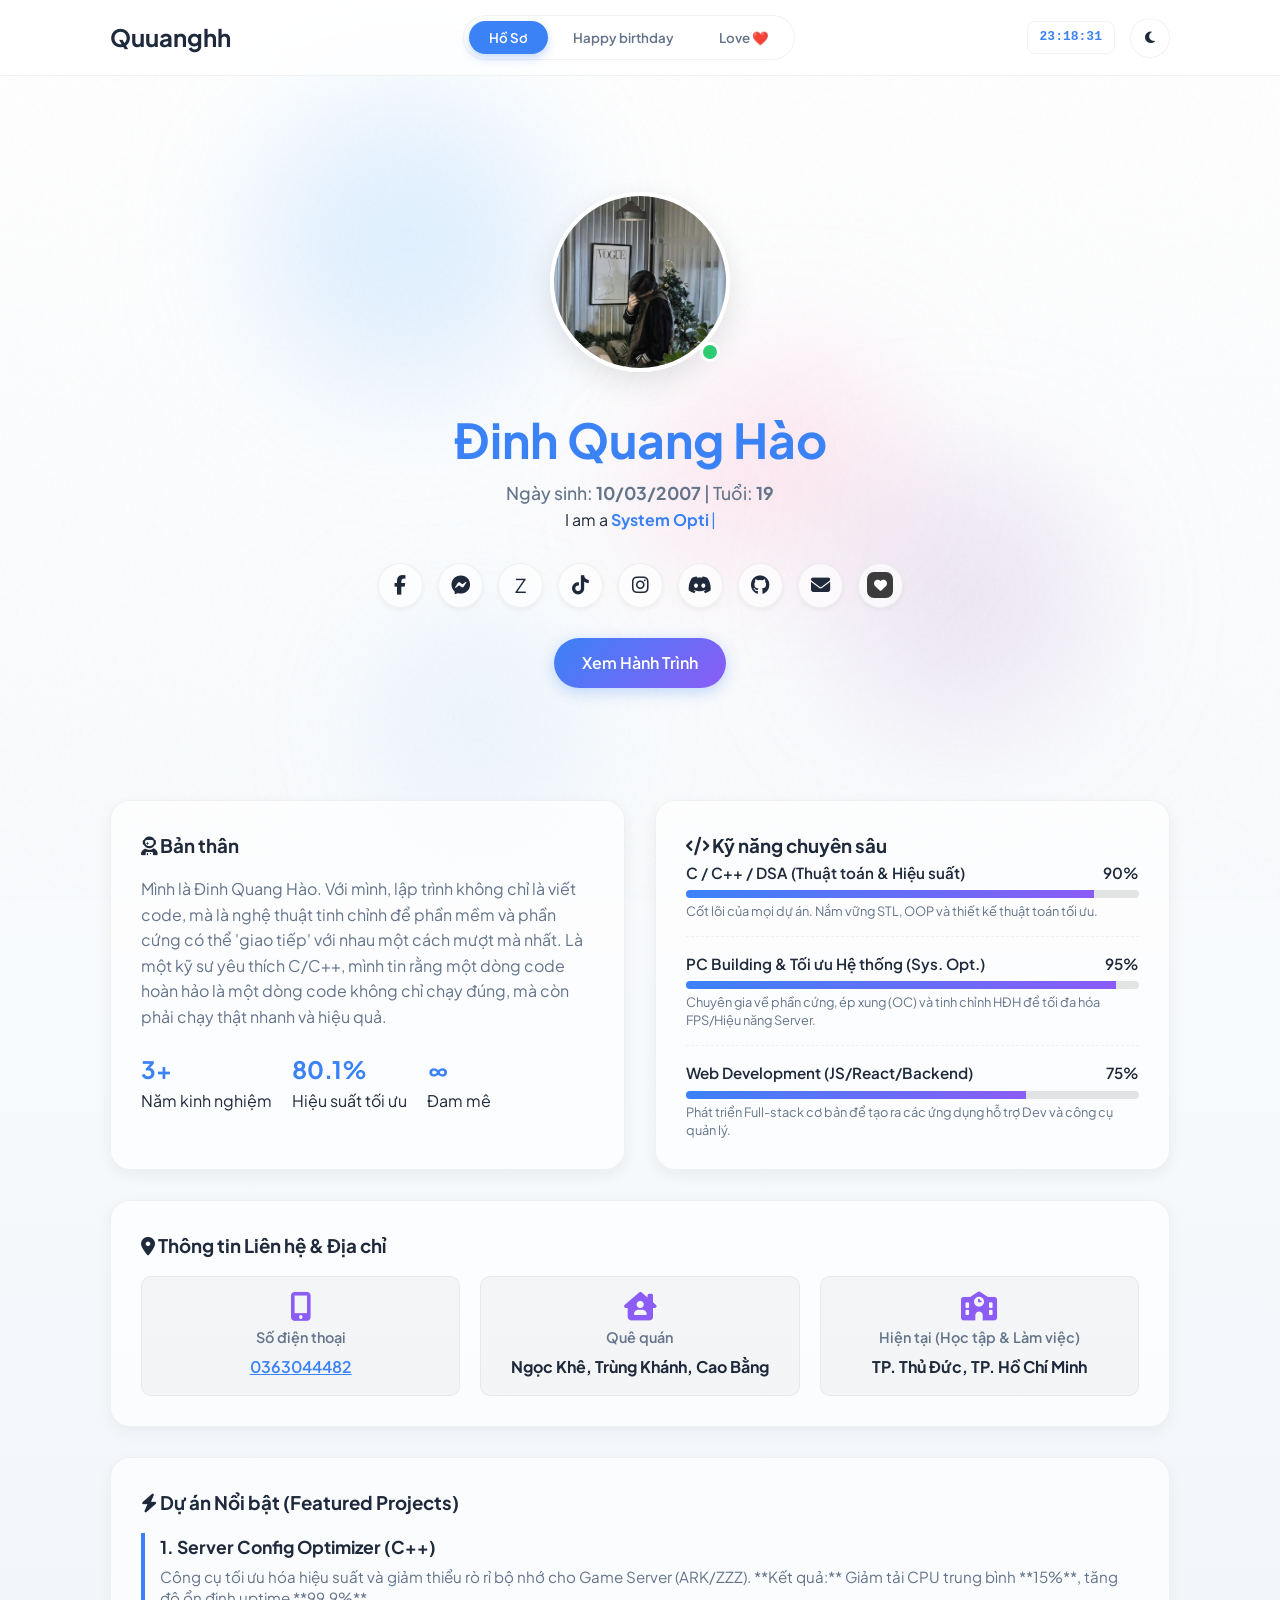
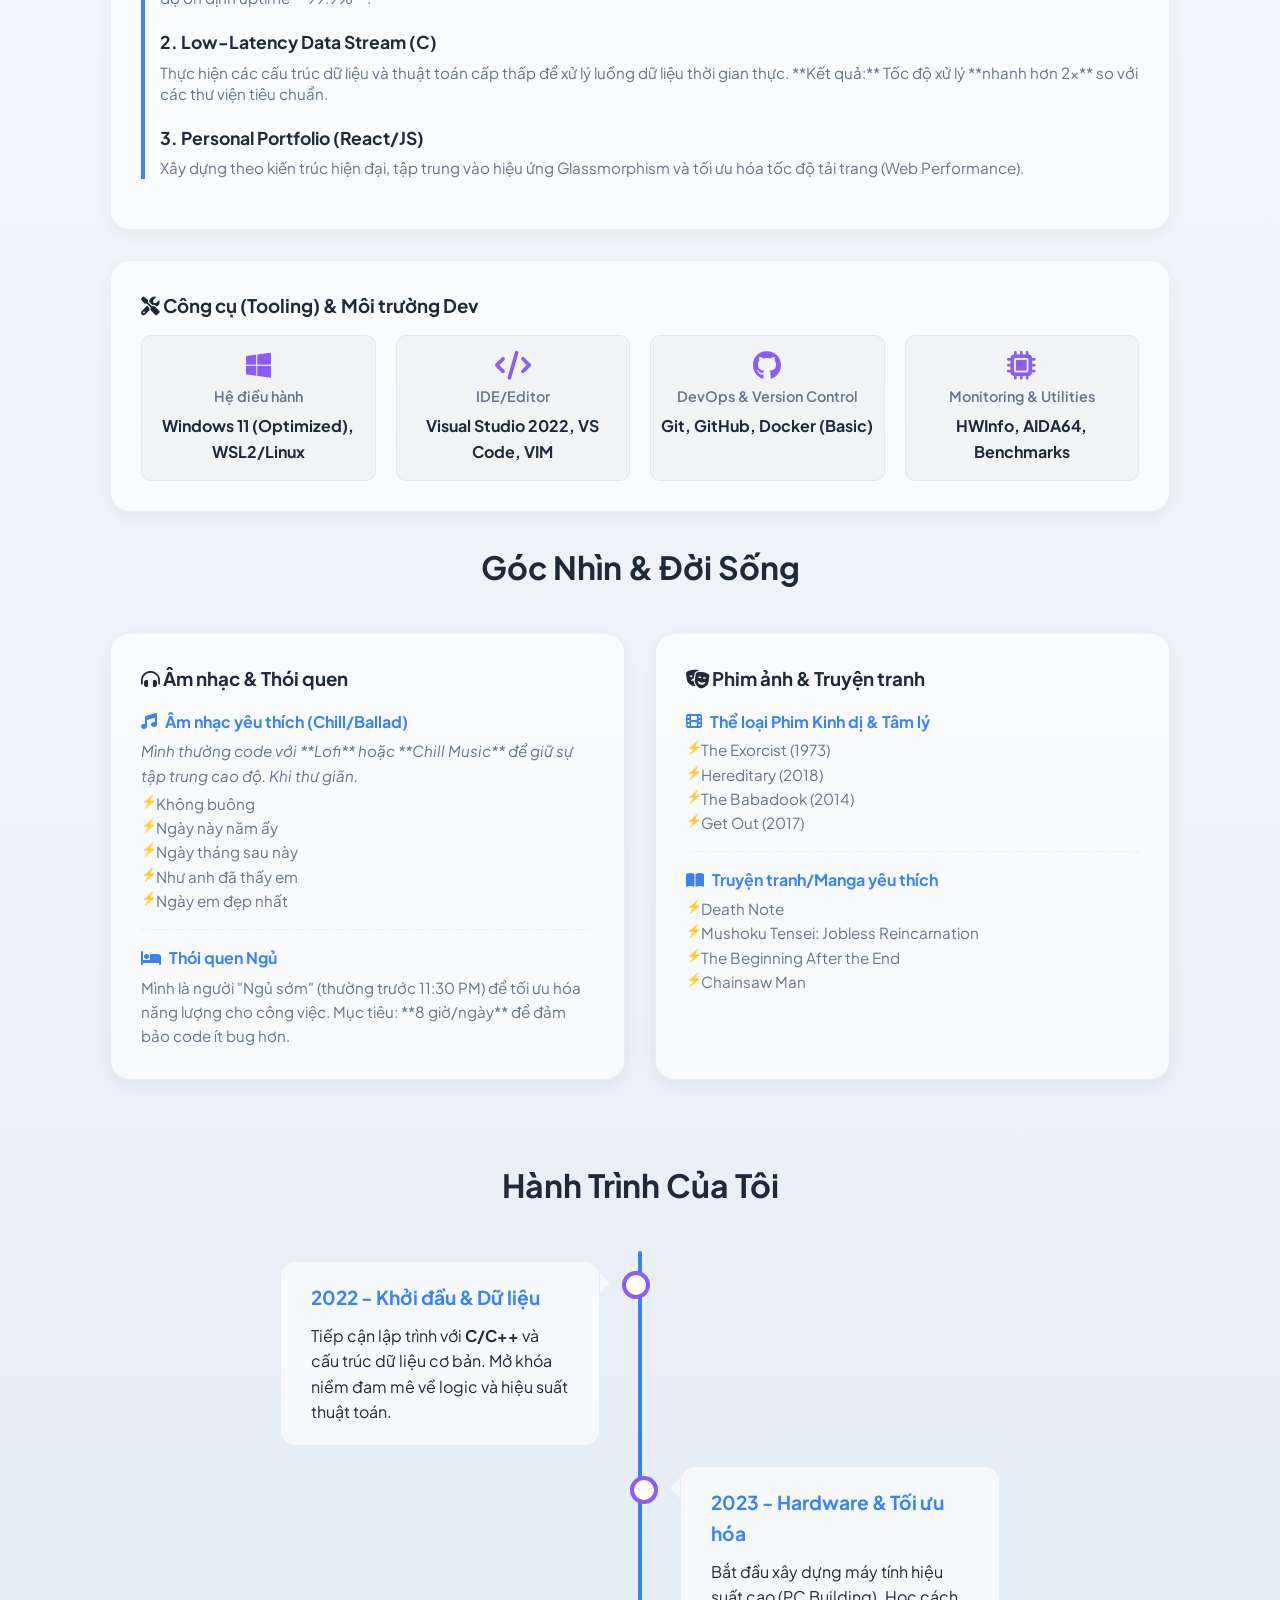
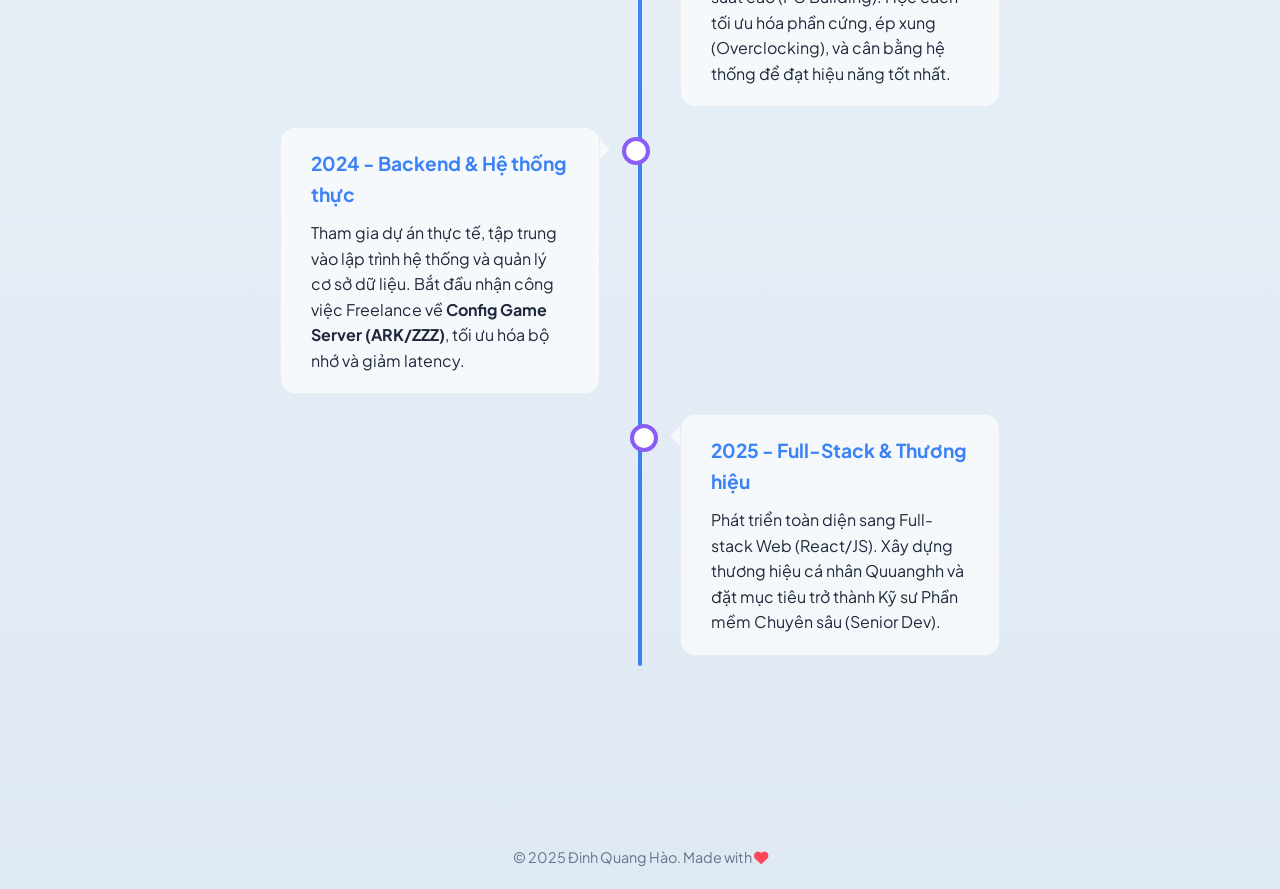
==== index.html @ eeb2b6c5 "update" ====
<!DOCTYPE html>
<html lang="vi">
<head>
    <script async src="https://www.googletagmanager.com/gtag/js?id=G-XXHK8LHCVC"></script>
    <script>
      window.dataLayer = window.dataLayer || [];
      function gtag(){dataLayer.push(arguments);}
      gtag('js', new Date());
      gtag('config', 'G-XXHK8LHCVC');
    </script>

    <meta charset="UTF-8">
    <meta name="viewport" content="width=device-width, initial-scale=1.0">
    
    <title>Đinh Quang Hào | Software Engineer & System Optimizer</title>
    <meta name="description" content="Hồ sơ cá nhân của Đinh Quang Hào - Chuyên gia tối ưu hóa hệ thống, lập trình viên C++ và Full-stack Web tại TP. Hồ Chí Minh.">
    <meta name="keywords" content="Đinh Quang Hào, Đinh Quang Hào Cao Bằng, Đinh Quang Hào Portfolio, Quuanghh, System Optimizer, C++ Developer">
    <meta name="author" content="Đinh Quang Hào">

    <meta property="og:title" content="Đinh Quang Hào | Portfolio Cá Nhân">
    <meta property="og:description" content="Khám phá hành trình và các dự án công nghệ của Đinh Quang Hào.">
    <meta property="og:image" content="avatar.jpg"> 
    <meta property="og:url" content="https://fshi0206-arch.github.io/profileQuuanghh/"> 
    <link rel="canonical" href="https://fshi0206-arch.github.io/profileQuuanghh/">

    <script type="application/ld+json">
    {
      "@context": "https://schema.org",
      "@type": "Person",
      "name": "Đinh Quang Hào",
      "url": "https://fshi0206-arch.github.io/profileQuuanghh/",
      "jobTitle": "Software Engineer",
      "alumniOf": "TP. Hồ Chí Minh",
      "sameAs": [
        "https://www.facebook.com/share/1Ctb9f6psq/",
        "https://github.com/fshi0206-arch",
        "https://tiktok.com/@quanghao.18",
        "https://locket.cam/qquanghhao"
      ]
    }
    </script>

    <link rel="stylesheet" href="https://cdnjs.cloudflare.com/ajax/libs/font-awesome/6.4.0/css/all.min.css">
    <link href="https://fonts.googleapis.com/css2?family=Plus+Jakarta+Sans:wght@300;400;600;700&family=Dancing+Script:wght@700&display=swap" rel="stylesheet">
    <link rel="stylesheet" href="./css/style.css">
</head>
<body>

    <div class="background-animation">
        <div class="noise-overlay"></div>
        <div class="particle particle-1"></div>
        <div class="particle particle-2"></div>
        <div class="particle particle-3"></div>
        <div class="particle particle-4"></div>
        <div class="particle particle-5"></div>
    </div>

    <div class="scroll-up-btn" onclick="scrollToTop()">
        <i class="fa-solid fa-arrow-up"></i>
    </div>

    <header>
        <div class="container nav-content">
            <div class="logo" onclick="location.reload()" style="cursor: pointer;">Quuanghh</div>
            <div class="nav-links">
                <button class="nav-btn active" onclick="switchPage('home', this)">Hồ Sơ</button>
                <button class="nav-btn" onclick="switchPage('love', this)">Happy birthday</button>
                <button class="nav-btn" onclick="switchPage('crush', this)">Love ❤️</button>
            </div>
            <div class="header-right">
                <div class="digital-clock" id="clock">00:00:00</div>
                <button class="theme-toggle" onclick="toggleTheme()">
                    <i class="fa-solid fa-moon" id="themeIcon"></i>
                </button>
            </div>
        </div>
    </header>

    <div id="page-home" class="page-section active-page">
        <section class="hero reveal">
            <div class="container">
                <div class="avatar-wrapper">
                    <img src="../assets/images/avatar.jpg.png"
                             onerror="this.src='../assets/images/avatar.jpg'; this.onerror=function(){this.src='https://cdn-icons-png.flaticon.com/512/11498/11498793.png'}" 
                             alt="Avatar" class="avatar-img">
                    <div class="status-dot"></div>
                </div>
                
                <h1><span>Đinh Quang Hào</span></h1>
                
                <p id="dob-info" style="color: var(--text-sub); margin-top: -10px; font-size: 1.1rem; font-weight: 500;">
                    Ngày sinh: Đang tính...
                </p>
                
                <p>I am a <span class="typing-text"></span><span class="cursor">|</span></p>
                
                <div class="social-links">
                    <a href="https://www.facebook.com/share/1Ctb9f6psq/" target="_blank" class="social-icon fb" data-title="Facebook"><i class="fa-brands fa-facebook-f"></i></a>
                    <a href="https://m.me/quanghao0310" target="_blank" class="social-icon mess" data-title="Messenger"><i class="fa-brands fa-facebook-messenger"></i></a>
                    <a href="https://zalo.me/0363044482" target="_blank" class="social-icon zalo" data-title="Zalo">Z</a>
                    <a href="https://www.tiktok.com/@hafo10032007" target="_blank" class="social-icon tiktok" data-title="TikTok"><i class="fa-brands fa-tiktok"></i></a>
                    <a href="https://www.instagram.com/quuanghafo?igsh=M2RwNmR0MXViYng5&utm_source=qr"
                        target="_blank"
                        class="social-icon ig"
                        data-title="Instagram">
                        <i class="fa-brands fa-instagram"></i>
                    </a>
                    <a href="https://discord.com/users/waifanabyss" target="_blank" class="social-icon dc" data-title="Discord"><i class="fa-brands fa-discord"></i></a>
                    <a href="https://github.com/fshi0206-arch" target="_blank" class="social-icon gh" data-title="GitHub"><i class="fa-brands fa-github"></i></a>
                    <a href="mailto:fshi0206@gmail.com" target="_blank" class="social-icon mail" data-title="Email"><i class="fas fa-envelope"></i></a>
                    <a href="https://locket.cam/qquanghhao" target="_blank" class="social-icon locket" data-title="Locket"><div class="locket-box"><i class="fa-solid fa-heart"></i></div></a>
                </div>

                <a href="#journey" class="btn">Xem Hành Trình</a> 
            </div>
        </section>

        <section class="container reveal">
            <div class="grid-2">
                <div class="glass-card">
                    <h3><i class="fa-solid fa-user-astronaut"></i> Bản thân</h3>
                    <p style="margin-top: 15px; color: var(--text-sub);">
                        Mình là Đinh Quang Hào. Với mình, lập trình không chỉ là viết code, mà là nghệ thuật tinh chỉnh để phần mềm và phần cứng có thể 'giao tiếp' với nhau một cách mượt mà nhất. Là một kỹ sư yêu thích C/C++, mình tin rằng một dòng code hoàn hảo là một dòng code không chỉ chạy đúng, mà còn phải chạy thật nhanh và hiệu quả.
                    </p>
                    <div class="stats-row">
                        <div class="stat"><strong>3+</strong><span>Năm kinh nghiệm</span></div>
                        <div class="stat"><strong>80.1%</strong><span>Hiệu suất tối ưu</span></div>
                        <div class="stat"><strong>∞</strong><span>Đam mê</span></div>
                    </div>
                </div>
                <div class="glass-card">
                    <h3><i class="fa-solid fa-code"></i> Kỹ năng chuyên sâu</h3>
                    <div class="skill-list">
                        <div class="skill-item">
                            <div class="skill-info"><span>C / C++ / DSA (Thuật toán & Hiệu suất)</span><span>90%</span></div>
                            <div class="progress-bar"><div class="fill" style="width: 90%"></div></div>
                            <small class="skill-desc">Cốt lõi của mọi dự án. Nắm vững STL, OOP và thiết kế thuật toán tối ưu.</small>
                        </div>
                        <div class="skill-item">
                            <div class="skill-info"><span>PC Building & Tối ưu Hệ thống (Sys. Opt.)</span><span>95%</span></div>
                            <div class="progress-bar"><div class="fill" style="width: 95%"></div></div>
                            <small class="skill-desc">Chuyên gia về phần cứng, ép xung (OC) và tinh chỉnh HĐH để tối đa hóa FPS/Hiệu năng Server.</small>
                        </div>
                        <div class="skill-item">
                            <div class="skill-info"><span>Web Development (JS/React/Backend)</span><span>75%</span></div>
                            <div class="progress-bar"><div class="fill" style="width: 75%"></div></div>
                            <small class="skill-desc">Phát triển Full-stack cơ bản để tạo ra các ứng dụng hỗ trợ Dev và công cụ quản lý. </small>
                        </div>
                    </div>
                </div>
            </div>
            
            <div class="glass-card full-width-card" style="margin-bottom: 30px;">
                <h3><i class="fa-solid fa-location-dot"></i> Thông tin Liên hệ & Địa chỉ</h3>
                <div class="meta-item-grid">
                    <div class="meta-item-box">
                        <i class="fa-solid fa-mobile-screen-button"></i>
                        <h4>Số điện thoại</h4>
                        <p><a href="tel:0363044482" style="color: var(--primary); font-weight: 600;">0363044482</a></p>
                    </div>
                    <div class="meta-item-box">
                        <i class="fa-solid fa-house-chimney-user"></i>
                        <h4>Quê quán</h4>
                        <p>Ngọc Khê, Trùng Khánh, Cao Bằng</p>
                    </div>
                    <div class="meta-item-box">
                        <i class="fa-solid fa-school"></i>
                        <h4>Hiện tại (Học tập & Làm việc)</h4>
                        <p>TP. Thủ Đức, TP. Hồ Chí Minh</p>
                    </div>
                </div>
            </div>
            <div class="glass-card full-width-card" style="margin-bottom: 30px;">
                <h3><i class="fa-solid fa-bolt"></i> Dự án Nổi bật (Featured Projects)</h3>
                <div class="project-list">
                    <div class="project-item">
                        <h4>1. Server Config Optimizer (C++)</h4>
                        <p>Công cụ tối ưu hóa hiệu suất và giảm thiểu rò rỉ bộ nhớ cho Game Server (ARK/ZZZ). **Kết quả:** Giảm tải CPU trung bình **15%**, tăng độ ổn định uptime **99.9%**.</p>
                    </div>
                    <div class="project-item">
                        <h4>2. Low-Latency Data Stream (C)</h4>
                        <p>Thực hiện các cấu trúc dữ liệu và thuật toán cấp thấp để xử lý luồng dữ liệu thời gian thực. **Kết quả:** Tốc độ xử lý **nhanh hơn 2x** so với các thư viện tiêu chuẩn.</p>
                    </div>
                    <div class="project-item">
                        <h4>3. Personal Portfolio (React/JS)</h4>
                        <p>Xây dựng theo kiến trúc hiện đại, tập trung vào hiệu ứng Glassmorphism và tối ưu hóa tốc độ tải trang (Web Performance).</p>
                    </div>
                </div>
            </div>
            <div class="glass-card full-width-card" style="margin-bottom: 30px;">
                <h3><i class="fa-solid fa-screwdriver-wrench"></i> Công cụ (Tooling) & Môi trường Dev</h3>
                <div class="meta-item-grid">
                    <div class="meta-item-box">
                        <i class="fa-brands fa-windows"></i>
                        <h4>Hệ điều hành</h4>
                        <p>Windows 11 (Optimized), WSL2/Linux</p>
                    </div>
                    <div class="meta-item-box">
                        <i class="fa-solid fa-code"></i>
                        <h4>IDE/Editor</h4>
                        <p>Visual Studio 2022, VS Code, VIM</p>
                    </div>
                    <div class="meta-item-box">
                        <i class="fa-brands fa-github"></i>
                        <h4>DevOps & Version Control</h4>
                        <p>Git, GitHub, Docker (Basic)</p>
                    </div>
                    <div class="meta-item-box">
                        <i class="fa-solid fa-microchip"></i>
                        <h4>Monitoring & Utilities</h4>
                        <p>HWInfo, AIDA64, Benchmarks</p>
                    </div>
                </div>
            </div>
        </section>

        <section class="container reveal" style="margin-bottom: 80px;">
            <h2 class="section-title">Góc Nhìn & Đời Sống</h2>
            <div class="grid-2">
                
                <div class="glass-card">
                    <h3><i class="fa-solid fa-headphones-simple"></i> Âm nhạc & Thói quen</h3>
                    <div class="meta-item">
                        <h4><i class="fa-solid fa-music"></i> Âm nhạc yêu thích (Chill/Ballad)</h4>
                        <p style="color: var(--text-sub); font-style: italic; font-size: 0.95rem; margin-bottom: 5px;">
                             Mình thường code với **Lofi** hoặc **Chill Music** để giữ sự tập trung cao độ. Khi thư giãn.
                        </p>
                        <ul id="musicList" class="simple-list-styled music-list">
                            <li data-id="VIDEO_ID_1" onclick="playSong(this)">Không buông</li>
                            <li data-id="VIDEO_ID_2" onclick="playSong(this)">Ngày này năm ấy</li>
                            <li data-id="VIDEO_ID_3" onclick="playSong(this)">Ngày tháng sau này</li>
                            <li data-id="VIDEO_ID_4" onclick="playSong(this)">Như anh đã thấy em</li>
                            <li data-id="VIDEO_ID_5" onclick="playSong(this)">Ngày em đẹp nhất</li>
                        </ul>
                    </div>
                    <div class="meta-item">
                        <h4><i class="fa-solid fa-bed"></i> Thói quen Ngủ</h4>
                        <p style="color: var(--text-sub); font-size: 0.95rem;">
                            Mình là người "Ngủ sớm" (thường trước 11:30 PM) để tối ưu hóa năng lượng cho công việc. Mục tiêu: **8 giờ/ngày** để đảm bảo code ít bug hơn.
                        </p>
                    </div>
                </div>

                <div class="glass-card">
                    <h3><i class="fa-solid fa-theater-masks"></i> Phim ảnh & Truyện tranh</h3>
                    <div class="meta-item">
                        <h4><i class="fa-solid fa-film"></i> Thể loại Phim Kinh dị & Tâm lý</h4>
                        <ul class="simple-list-styled">
                            <li>The Exorcist (1973)</li>
                            <li>Hereditary (2018)</li>
                            <li>The Babadook (2014)</li>
                            <li>Get Out (2017)</li>
                        </ul>
                    </div>
                    <div class="meta-item">
                        <h4><i class="fa-solid fa-book-open"></i> Truyện tranh/Manga yêu thích</h4>
                        <ul class="simple-list-styled">
                            <li>Death Note</li>
                            <li>Mushoku Tensei: Jobless Reincarnation</li>
                            <li>The Beginning After the End</li>
                            <li>Chainsaw Man</li>
                        </ul>
                    </div>
                </div>

            </div>
        </section>
        <section class="container reveal" id="journey">
            <h2 class="section-title">Hành Trình Của Tôi</h2>
            <div class="timeline">
                <div class="timeline-item left">
                    <div class="content">
                        <h3>2022 - Khởi đầu & Dữ liệu</h3>
                        <p>Tiếp cận lập trình với <b>C/C++</b> và cấu trúc dữ liệu cơ bản. Mở khóa niềm đam mê về logic và hiệu suất thuật toán.</p>
                    </div>
                </div>
                <div class="timeline-item right">
                    <div class="content">
                        <h3>2023 - Hardware & Tối ưu hóa</h3>
                        <p>Bắt đầu xây dựng máy tính hiệu suất cao (PC Building). Học cách tối ưu hóa phần cứng, ép xung (Overclocking), và cân bằng hệ thống để đạt hiệu năng tốt nhất.</p>
                    </div>
                </div>
                <div class="timeline-item left">
                    <div class="content">
                        <h3>2024 - Backend & Hệ thống thực</h3>
                        <p>Tham gia dự án thực tế, tập trung vào lập trình hệ thống và quản lý cơ sở dữ liệu. Bắt đầu nhận công việc Freelance về <b>Config Game Server (ARK/ZZZ)</b>, tối ưu hóa bộ nhớ và giảm latency.</p>
                    </div>
                </div>
                <div class="timeline-item right">
                    <div class="content">
                        <h3>2025 - Full-Stack & Thương hiệu</h3>
                        <p>Phát triển toàn diện sang Full-stack Web (React/JS). Xây dựng thương hiệu cá nhân Quuanghh và đặt mục tiêu trở thành Kỹ sư Phần mềm Chuyên sâu (Senior Dev).</p>
                    </div>
                </div>
            </div>
        </section>

        <section class="tech-marquee reveal">
            <div class="marquee-content">
                <span><i class="fa-brands fa-cuttlefish"></i> C++</span>
                <span><i class="fa-brands fa-python"></i> Python</span>
                <span><i class="fa-brands fa-html5"></i> HTML5</span>
                <span><i class="fa-brands fa-css3-alt"></i> CSS3</span>
                <span><i class="fa-brands fa-js"></i> JavaScript</span>
                <span><i class="fa-brands fa-react"></i> React</span>
                <span><i class="fa-brands fa-git-alt"></i> Git</span>
                <span><i class="fa-brands fa-linux"></i> Linux</span>
                <span><i class="fa-brands fa-cuttlefish"></i> C++</span>
                <span><i class="fa-brands fa-python"></i> Python</span>
                <span><i class="fa-brands fa-html5"></i> HTML5</span>
                <span><i class="fa-brands fa-css3-alt"></i> CSS3</span>
                <span><i class="fa-brands fa-js"></i> JavaScript</span>
                <span><i class="fa-brands fa-react"></i> React</span>
            </div>
        </section>
        
        <footer><p>© 2025 Đinh Quang Hào. Made with <i class="fa-solid fa-heart" style="color: #ff4757;"></i></p></footer>
    </div>

    <div id="page-love" class="page-section">
        <div class="love-page-container">
            <div class="love-card-premium">
                <div class="love-content">

                    <h2 class="love-title"></h2>

                    <div class="main-heart-container">
                        <i class="fa-solid fa-cake-candles main-heart-icon"></i>

                        <div class="days-counter">
                            <span id="lifeDays">0</span>
                            <p class="days-label">Ngày</p>
                        </div>
                    </div>
                        
                    <div class="love-timer-mini" id="lifeTimer">
                        <div class="time-unit">
                            <span id="lifeHours">00</span>
                            <p>Giờ</p>
                        </div>

                        <span class="time-divider">:</span>

                        <div class="time-unit">
                            <span id="lifeMinutes">00</span>
                            <p>Phút</p>
                        </div>

                        <span class="time-divider">:</span>

                        <div class="time-unit">
                            <span id="lifeSeconds">00</span>
                            <p>Giây</p>
                        </div>
                    </div>

                    <div style="margin: 30px 0; font-size: 1.8rem; color: var(--text-sub);">
                        <i class="fa-solid fa-code" style="margin: 0 15px; color: var(--primary);"></i>
                        <i class="fa-solid fa-brain" style="margin: 0 15px; color: #ff4757;"></i>
                    </div>

                    <p class="love-quote-premium">
                        "Sinh ra để <b>Code</b>, học hỏi và xây dựng tương lai.<br>
                        Mỗi ngày trôi qua là một bước tiến gần hơn tới mục tiêu."
                    </p>

                </div>

                <div class="love-bg-effect"></div>

            </div>
        </div>
    </div>
    <div id="page-crush" class="page-section">

        <section class="container reveal">

            <h2 class="section-title">Người Đặc Biệt</h2>

            <div class="glass-card" style="text-align:center">


                <img src="crush.jpg" alt="Chưa có ảnh"
                style="width:180px;height:180px;border-radius:50%;object-fit:cover;margin-bottom:20px;">

                <h3>Không có</h3>

                <p style="color:var(--text-sub);margin-top:10px;">
                    Không người yêu, không chú thích
                </p>

                <div style="margin-top:25px">

                    <p><b>Lần đầu gặp:</b> -- </p>
                    <p><b>Ấn tượng:</b> -- </p>
                    <p><b>Sở thích:</b> -- </p>

                </div>

            </div>

        </section>

    </div>

    <div id="zaloModal" class="qr-modal" onclick="toggleZaloQR()">
        <div class="qr-content" onclick="event.stopPropagation()">
            <img src="../assets/images/zalo-qr.png" alt="Quét Zalo của tôi">
            <p>Quét mã để kết nối Zalo</p>
            <button onclick="toggleZaloQR()">Đóng</button>
        </div>
    </div>

    <script src="./js/script.js"></script>
    <script type="module" src="./js/tracker.js"></script>
</body>
</html>
---- css/style.css ----
body[data-theme="dark"] {
    background: linear-gradient(135deg, #0f172a 0%, #1e1b4b 50%, #312e81 100%);
}

:root { 
    --primary: #3b82f6; 
    --accent: #8b5cf6; 
    --love: #ff4757; 
    --love-gradient: linear-gradient(135deg, #ff4757, #ff6b81); 
    --bg-main: #ffffff; 
    --text-main: #1e293b; 
    --text-sub: #64748b; 
    --glass: rgba(255, 255, 255, 0.65); 
    --border: rgba(0, 0, 0, 0.05); 
    --card-hover: rgba(0, 0, 0, 0.03); 
    --neon-glow: 0 5px 15px rgba(0, 0, 0, 0.1); 
    --music-glow: rgba(59, 130, 246, 0.6); 
}
[data-theme="dark"] { 
    --bg-main: #0f172a; 
    --text-main: #f8fafc; 
    --text-sub: #94a3b8; 
    --glass: rgba(30, 41, 59, 0.7); 
    --border: rgba(255, 255, 255, 0.1); 
    --card-hover: rgba(255, 255, 255, 0.05); 
    --neon-glow: 0 0 20px rgba(59, 130, 246, 0.5); 
    --music-glow: rgba(59, 130, 246, 0.8);  
}
* { margin: 0; 
    padding: 0; 
    box-sizing: border-box; 
    scroll-behavior: smooth; 
}

body { background:
    linear-gradient(to top, #dfe9f3 0%, #ffffff 100%); 
    color: var(--text-main); font-family: 'Plus Jakarta Sans', sans-serif; 
    overflow-x: hidden; 
    transition: 0.5s; 
    line-height: 1.6; 
    min-height: 100vh;
}

.background-animation {
    position: fixed;
    top: 0;
    left: 0;
    width: 100%;
    height: 100%;

    z-index: -1;
    overflow: hidden;
    pointer-events: none;
}

.noise-overlay { position: absolute; 
    top: 0; 
    left: 0; 
    width: 100%; 
    height: 100%; 
    opacity: 0.03; 
    background-image: url("data:image/svg+xml,%3Csvg viewBox='0 0 250 250' xmlns='http://www.w3.org/2000/svg'%3E%3Cfilter id='noiseFilter'%3E%3CfeTurbulence type='fractalNoise' baseFrequency='0.85' numOctaves='3' stitchTiles='stitch'/%3E%3C/filter%3E%3Crect width='100%25' height='100%25' filter='url(%23noiseFilter)'/%3E%3C/svg%3E"); 
    mix-blend-mode: overlay; 
}

.particle { position: absolute; 
    border-radius: 50%; 
    filter: blur(60px); 
    opacity: 0.3; 
    mix-blend-mode: multiply; 
    animation: drift 25s infinite alternate ease-in-out; 
}

[data-theme="dark"] .particle { mix-blend-mode: screen; 
    opacity: 0.4; 
    filter: blur(50px); 
}
.particle-1 { top: 10%; 
    left: 20%; 
    width: 300px; 
    height: 300px; 
    background: #a2d2ff; 
    animation-duration: 30s; 
}

.particle-2 { bottom: 20%; 
    right: 15%; 
    width: 250px; 
    height: 250px; 
    background: #cdb4db; 
    animation-delay: -5s; 
    animation-duration: 35s; 
}

.particle-3 { top: 40%; 
    right: 30%; 
    width: 200px; 
    height: 200px; 
    background: #ffc8dd; 
    opacity: 0.4; 
    animation-delay: -10s; 
}

.particle-4 { bottom: 10%; 
    left: 30%; 
    width: 180px; 
    height: 180px; 
    background: #bde0fe; 
    animation-delay: -15s; 
    animation-duration: 28s; 
}

.particle-5 { top: 50%; 
    left: 50%; 
    width: 100px; 
    height: 100px; 
    background: #ffafcc; 
    opacity: 0.3; 
    animation-delay: -8s; 
    animation-duration: 20s; 
}

@keyframes drift {
     0% {
         transform: translate(0, 0) scale(1) rotate(0deg); 
    }
    100% { 
         transform: translate(60px, -40px) scale(1.1) rotate(15deg); 
    } 
}

.page-section {
    display: none; 
    opacity: 0; 
    transform: translateY(30px) scale(0.98); 
    transition: all 0.6s cubic-bezier(0.4, 0, 0.2, 1); 
    padding-top: 80px; 
    min-height: 100vh; 
}

.page-section.active-page { 
    display: block; 
    opacity: 1; 
    transform: translateY(0) scale(1);
    animation: slideUpFade 0.8s ease-out forwards; 
}

@keyframes fadeIn {
    from { 
        opacity: 0; 
        transform: translateY(20px); 
    }
    to { 
        opacity: 1; 
        transform: translateY(0); 
    } 
}

.love-page-container { 
    display: flex; 
    align-items: center; 
    justify-content: center; 
    min-height: 80vh;
    width: 100%; 
}

.container {
    max-width: 1100px; 
    margin: 0 auto; 
    padding: 0 20px; 
}

.reveal { 
    opacity: 0; 
    transform: translateY(30px); 
    transition: 1s; 
}

.reveal.active { 
    opacity: 1; 
    transform: translateY(0); 
}

header { 
    position: fixed;
    width: 100%; 
    top: 0; 
    z-index: 100; 
    padding: 15px 0; 
    background: rgba(255,255,255,0.7); 
    backdrop-filter: blur(10px); 
    border-bottom: 1px solid var(--border); 
}

[data-theme="dark"] header { background: rgba(15,23,42,0.7); }

.nav-content { display: flex; 
    justify-content: space-between; 
    align-items: center; 
}

.logo { 
    font-size: 1.5rem; 
    font-weight: 700; 
}

.nav-links { 
    display: flex; 
    gap: 5px; 
    background: var(--glass); 
    padding: 5px; 
    border-radius: 50px; 
    border: 1px solid var(--border); 
}

.nav-btn {
    background: transparent; 
    border: none; 
    padding: 8px 20px; 
    border-radius: 20px; 
    color: var(--text-sub); 
    font-weight: 600; 
    cursor: pointer; 
    transition: 0.3s; 
    font-family: inherit; 
}

.nav-btn:hover { 
    color: var(--primary); 
    background: var(--card-hover); 
}

.nav-btn.active { 
    background: var(--primary); 
    color: white; 
    box-shadow: 0 4px 10px rgba(59, 130, 246, 0.3); 
}

[data-theme="dark"] .nav-links { background: rgba(30,41,59,0.5); }

.header-right { 
    display: flex; 
    gap: 15px; 
    align-items: center; 
}

.digital-clock { 
    font-family: monospace; 
    font-weight: bold; 
    color: var(--primary); 
    background: var(--glass); 
    padding: 5px 12px; 
    border-radius: 8px; 
    border: 1px solid var(--border); 
    display: none; 
}

@media (min-width: 768px) { 
    .digital-clock {
        display: block; 
    } 
}

.theme-toggle { 
    background: var(--glass); 
    border: 1px solid var(--border);
    width: 40px; 
    height: 40px; 
    border-radius: 50%; 
    color: var(--text-main); 
    cursor: pointer; 
    transition: 0.3s; 
    display: flex; 
    align-items: center; 
    justify-content: center; 
}

.theme-toggle:hover { 
    background: var(--primary); 
    color: white; 
}

.hero { 
    min-height: 80vh; 
    display: flex; 
    align-items: center; 
    justify-content: center; 
    text-align: center; 
}

.avatar-wrapper { 
    position: relative;
    width: 180px; 
    height: 180px; 
    margin: 0 auto 30px; 
}

.avatar-img {
    width: 100%; 
    height: 100%; 
    border-radius: 50%; 
    object-fit: cover; 
    border: 4px solid #fff; 
    box-shadow: 0 10px 30px rgba(0,0,0,0.1); 
}

[data-theme="dark"] .avatar-img { border-color: #0f172a; box-shadow: var(--neon-glow); }
.status-dot { position: absolute; bottom: 10px; right: 10px; width: 20px; height: 20px; background: #2ecc71; border-radius: 50%; border: 3px solid #fff; }
[data-theme="dark"] .status-dot { border-color: #0f172a; }
.hero h1 { font-size: 3rem; margin-bottom: 10px; }
.hero span { color: var(--primary); }
.typing-text { color: var(--accent); font-weight: 700; }
.cursor { animation: blink 1s infinite; margin-left: 2px; }
@keyframes blink { 50% { opacity: 0; } }
.social-links { display: flex; gap: 15px; justify-content: center; margin-top: 30px; flex-wrap: wrap; }
.social-icon { width: 45px; height: 45px; border-radius: 50%; background: var(--glass); border: 1px solid var(--border); display: flex; align-items: center; justify-content: center; color: var(--text-main); font-size: 1.2rem; transition: 0.3s; text-decoration: none; box-shadow: 0 2px 5px rgba(0,0,0,0.05); }
.social-icon:hover { transform: translateY(-5px); color: white; border-color: transparent; }

.fb:hover { background: #1877F2; } 
.mess:hover { background: #00B2FF; } 

.zalo:hover {
    background: #0068ff;
    color: white;
    box-shadow: 0 0 15px rgba(0, 104, 255, 0.6);
    border-color: transparent;
}

.tiktok:hover { 
    background: #000000; 
    color: #ff0050; 
    box-shadow: 0 0 15px rgba(255, 0, 80, 0.5);
    border-color: #2af5ff;
}

.gh:hover { 
    background: #24292e; 
    color: white; 
    box-shadow: 0 0 15px rgba(36, 41, 46, 0.6); 
}

.dc:hover { 
    background: #5865F2; 
    color: white; 
    box-shadow: 0 0 15px rgba(88, 101, 242, 0.6); 
}

.ig:hover{
    background: radial-gradient(circle at 30% 30%, #feda75, #fa7e1e, #d62976, #962fbf, #4f5bd5);
    color:white;
    box-shadow:0 0 15px rgba(214,41,118,0.6);
    border-color:transparent;
}

.mail:hover { 
    background: #EA4335; 
    color: white; 
    box-shadow: 0 0 15px rgba(234, 67, 53, 0.6); 
    border-color: transparent;
}

.social-icon.locket {
    position: relative;
}

.locket-box {
    width: 26px;
    height: 26px;
    background: #0d0d0d;
    border-radius: 7px;
    display: flex;
    align-items: center;
    justify-content: center;
    transition: all 0.3s cubic-bezier(0.4, 0, 0.2, 1);
    opacity: 0.8;
}

.locket-box i {
    color: #ffffff !important;
    font-size: 13px !important;
}

.social-icon.locket:hover {
    background: #FFB800 !important;
    box-shadow: 0 0 20px rgba(255, 184, 0, 0.6);
    transform: translateY(-5px);
}

.social-icon.locket:hover .locket-box {
    background: #000000;
    opacity: 1;
    transform: scale(1.05);
}

.social-icon.locket:hover .locket-box i {
    color: #FFB800 !important;
}

.logo {
    cursor: pointer;
    user-select: none;
    transition: all 0.3s cubic-bezier(0.4, 0, 0.2, 1);
}

.logo:hover {
    color: var(--primary);
    text-shadow: 0 0 10px rgba(59, 130, 246, 0.5);
    transform: translateY(-2px);
}

.logo:active {
    transform: scale(0.9) translateY(0);
    color: var(--accent);
    text-shadow: 0 0 20px var(--primary);
    filter: brightness(1.2);
}

.social-icon {
    position: relative;
}

.social-icon::after {
    content: attr(data-title);
    position: absolute;
    bottom: -35px;
    left: 50%;
    transform: translateX(-50%);
    background: #1e293b;
    color: #ffffff;
    padding: 6px 12px;
    border-radius: 6px;
    font-size: 0.75rem;
    font-weight: 600;
    white-space: nowrap;
    opacity: 0;
    visibility: hidden;
    transition: 0.3s ease;
    z-index: 99;
    box-shadow: 0 4px 10px rgba(0,0,0,0.2);
}

.social-icon:hover::after {
    opacity: 1;
    visibility: visible;
    bottom: -45px;
}

.btn { display: inline-block; padding: 12px 28px; background: linear-gradient(135deg, var(--primary), var(--accent)); color: white; border-radius: 50px; text-decoration: none; font-weight: 600; transition: 0.3s; border: none; cursor: pointer; margin-top: 30px; box-shadow: 0 4px 15px rgba(59, 130, 246, 0.3); }
.btn:hover { transform: translateY(-2px); box-shadow: 0 6px 20px rgba(59, 130, 246, 0.5); }

.grid-2 { display: grid; grid-template-columns: 1fr 1fr; gap: 30px; margin-bottom: 30px; } 
@media (max-width: 768px) { .grid-2 { grid-template-columns: 1fr; } }

.glass-card { background: var(--glass); border: 1px solid var(--border); padding: 30px; border-radius: 20px; transition: 0.3s; box-shadow: 0 5px 15px rgba(0,0,0,0.05); }
.glass-card:hover { transform: translateY(-5px); border-color: var(--primary); box-shadow: var(--neon-glow); }
.stats-row { display: flex; gap: 20px; margin-top: 20px; }
.stat strong { font-size: 1.5rem; color: var(--primary); display: block; }

.skill-item { margin-bottom: 15px; padding-bottom: 15px; border-bottom: 1px dashed var(--border); } 
.skill-item:last-child { border-bottom: none; padding-bottom: 0; margin-bottom: 0; }

.skill-info { display: flex; justify-content: space-between; margin-bottom: 5px; font-size: 0.95rem; font-weight: 600; }
.progress-bar { width: 100%; height: 8px; background: rgba(0,0,0,0.1); border-radius: 5px; overflow: hidden; margin-bottom: 5px; }
[data-theme="dark"] .progress-bar { background: rgba(255,255,255,0.1); }
.fill { height: 100%; background: linear-gradient(90deg, var(--primary), var(--accent)); }

.skill-desc { 
    display: block;
    font-size: 0.8rem;
    color: var(--text-sub);
    line-height: 1.4;
    margin-top: 5px;
}

.meta-item {
    padding: 15px 0;
    border-bottom: 1px dashed var(--border);
}
.meta-item:first-child {
    padding-top: 0;
}
.meta-item:last-child {
    border-bottom: none;
    padding-bottom: 0;
}
.meta-item h4 {
    font-size: 1rem;
    font-weight: 700;
    color: var(--primary);
    margin-bottom: 5px;
    display: flex;
    align-items: center;
    gap: 8px;
}
.simple-list-styled {
    list-style: none;
    padding-left: 0;
    margin-top: 5px;
    font-size: 0.95rem;
    color: var(--text-sub);
}
.simple-list-styled li {
    position: relative;
    padding-left: 15px;
    margin-bottom: 3px;
    line-height: 1.4;
    cursor: pointer;
    transition: color 0.2s;
}
.simple-list-styled li:hover {
    color: var(--primary); 
}
.simple-list-styled li.playing {
    color: var(--love);
    font-weight: 600;
}
.simple-list-styled li::before {
    content: "⚡"; 
    position: absolute;
    left: 0;
    color: var(--accent);
    font-size: 0.8rem;
}


.meta-item-grid {
    display: flex;
    gap: 20px;
    margin-top: 15px;
    flex-wrap: wrap; 
}
.meta-item-box {
    flex: 1;
    min-width: 150px; 
    text-align: center;
    padding: 15px 10px;
    background: var(--card-hover);
    border-radius: 10px;
    border: 1px solid var(--border);
}
.meta-item-box i {
    font-size: 1.8rem;
    color: var(--accent);
    margin-bottom: 5px;
}
.meta-item-box h4 {
    font-size: 0.9rem;
    font-weight: 600;
    color: var(--text-sub);
    margin-bottom: 5px;
}
.meta-item-box p {
    font-size: 1rem;
    font-weight: 700;
    color: var(--text-main);
    margin: 0;
}
@media (max-width: 600px) {
    .meta-item-grid {
        flex-direction: column;
        gap: 15px;
    }
}

.project-list {
    margin-top: 15px;
    padding-left: 15px;
    border-left: 4px solid var(--primary);
}
.project-item {
    margin-bottom: 20px;
}
.project-item h4 {
    font-size: 1.1rem;
    color: var(--text-main);
    margin-bottom: 5px;
}
.project-item p {
    font-size: 0.95rem;
    color: var(--text-sub);
    line-height: 1.4;
}
.project-item strong {
    color: var(--accent);
}

.section-title { text-align: center; font-size: 2rem; margin-bottom: 40px; }

.love-card-premium { 
    width: 100%; 
    max-width: 700px; 
    background: transparent; 
    backdrop-filter: none; 
    border: none;
    border-radius: 30px; 
    padding: 0;
    text-align: center; 
    margin-bottom: 50px; 
    position: relative; 
    overflow: hidden; 
    box-shadow: 0 5px 15px rgba(255, 71, 87, 0.2); 
    display: flex;
    justify-content: center;
    align-items: center;
    min-height: 500px;
}

.love-circle-wrapper {
    width: 90%; 
    height: 90%; 
    max-width: 550px;
    max-height: 550px;
    
    background: var(--glass);
    backdrop-filter: blur(20px); 
    -webkit-backdrop-filter: blur(20px); 
    border: 1px solid rgba(255, 71, 87, 0.2); 
    border-radius: 50%;
    padding: 50px 30px;
    transition: 0.3s;
    position: relative;
    z-index: 1;
    box-shadow: 0 10px 40px rgba(255, 71, 87, 0.3);
    
    display: flex; 
    flex-direction: column;
    justify-content: center;
    align-items: center;
}

.love-card-premium:hover .love-circle-wrapper {
    transform: scale(1.03);
    border-color: var(--love);
}

.love-content {
    position: relative; 
    z-index: 2; 
    width: 100%;
}

.love-bg-effect { 
    position: absolute; 
    top: -50%; left: -50%; 
    width: 200%; height: 200%; 
    background: radial-gradient(circle, rgba(255, 71, 87, 0.05) 0%, rgba(0,0,0,0) 60%); 
    animation: rotate-bg 20s linear infinite; 
    z-index: 0; 
}
@keyframes rotate-bg { 0% { transform: rotate(0deg); } 100% { transform: rotate(360deg); } }


.love-title { 
    font-family: 'Dancing Script', cursive; 
    font-size: 3rem; 
    color: var(--love); 
    margin-bottom: 30px; 
}

.main-heart-container { 
    position: relative; 
    display: inline-block; 
    margin-bottom: 40px; 
}

.main-heart-icon { 
    font-size: 10rem; 
    color: var(--love); 
    opacity: 0.25; 
    text-shadow: 0 0 10px var(--love), 0 0 20px var(--love);
    position: absolute; 
    top: 50%; left: 50%; 
    transform: translate(-50%, -50%);
    animation: none; 
}

@keyframes pulse-beat { 
    0% { transform: translate(-50%, -50%) scale(0.85); opacity: 0.25; } 
    20% { transform: translate(-50%, -50%) scale(1.2); opacity: 0.45; text-shadow: 0 0 20px var(--love); } 
    40% { transform: translate(-50%, -50%) scale(0.9); opacity: 0.3; }
    60% { transform: translate(-50%, -50%) scale(1.1); opacity: 0.4; }
    100% { transform: translate(-50%, -50%) scale(0.85); opacity: 0.25; } 
}


.days-counter { position: relative; z-index: 2; }

#loveDays { 
    font-size: 4.5rem; 
    font-weight: 800; 
    background: var(--love-gradient); 
    -webkit-background-clip: text; 
    -webkit-text-fill-color: transparent; 
    display: block; 
    line-height: 1.2;
}

.days-label { 
    font-size: 1.2rem; 
    font-weight: 600; 
    color: var(--text-sub); 
    margin-top: 10px; 
    text-transform: uppercase; 
    letter-spacing: 2px; 
}

.love-timer-mini { 
    display: flex; 
    justify-content: center; 
    gap: 15px; 
    align-items: center; 
    margin-bottom: 30px; 
    padding: 15px 0;
    border-top: 1px dashed rgba(255, 71, 87, 0.3);
    border-bottom: 1px dashed rgba(255, 71, 87, 0.3);
    margin-top: 10px;
}

.time-unit { 
    background: rgba(255, 71, 87, 0.05); 
    padding: 10px 15px; 
    border-radius: 15px; 
    border: 1px solid rgba(255, 71, 87, 0.1); 
    min-width: 70px; 
    box-shadow: 0 2px 5px rgba(0,0,0,0.05);
}
[data-theme="dark"] .time-unit { 
    background: rgba(255, 71, 87, 0.05); 
}

.time-unit span { 
    font-size: 1.5rem; 
    font-weight: 700; 
    color: var(--text-main); 
    display: block; 
    line-height: 1.2;
}

.time-unit p { 
    font-size: 0.7rem; 
    color: var(--text-sub); 
    margin-top: 5px; 
    text-transform: uppercase;
}

.time-divider { 
    font-size: 1.8rem; 
    font-weight: bold; 
    color: var(--love); 
    opacity: 0.7; 
    padding-bottom: 15px; 
}

.love-quote-premium { 
    font-style: italic; 
    color: var(--text-main); 
    font-size: 1.1rem; 
    opacity: 0.9; 
    max-width: 600px; 
    margin: 0 auto; 
}

.qr-modal {
    position: fixed;
    z-index: 1000;
    left: 0;
    top: 0;
    width: 100%;
    height: 100%;
    background-color: rgba(0, 0, 0, 0.7);
    display: none; 
    justify-content: center;
    align-items: center;
}
.qr-modal.active {
    display: flex;
}
.qr-content {
    background: var(--bg-main);
    padding: 30px;
    border-radius: 20px;
    text-align: center;
    box-shadow: 0 10px 30px rgba(0, 0, 0, 0.4);
    max-width: 90%;
}
.qr-content img {
    width: 250px;
    height: 250px;
    max-width: 100%;
    border-radius: 10px;
    margin-bottom: 15px;
}
.qr-content button {
    margin-top: 15px;
    padding: 10px 20px;
    background: var(--primary);
    color: white;
    border: none;
    border-radius: 10px;
    cursor: pointer;
    transition: 0.2s;
}
.qr-content button:hover {
    background: var(--accent);
}

.player-toggle-wrapper {
    position: fixed;
    bottom: 20px;
    left: 20px;
    display: flex;
    flex-direction: column;
    align-items: flex-start;
    z-index: 999;
}

.vinyl-wrapper { 
    position: relative; 
    width: 85px; 
    height: 85px; 
    display: flex; 
    align-items: center; 
    justify-content: center; 
    cursor: pointer;
    z-index: 10;
    transition: transform 0.3s;
    margin-bottom: 15px;
}
.vinyl-wrapper:hover {
    transform: scale(1.05);
}

.vinyl-container {
    width: 70px; 
    height: 70px; 
    border-radius: 50%;
    background: #2c3e50; 
    box-shadow: 0 5px 15px rgba(0,0,0,0.5);
    display: flex;
    align-items: center;
    justify-content: center;
    position: relative;
    overflow: hidden;
}

.vinyl-disk {
    width: 65px;
    height: 65px;
    background: radial-gradient(circle, #34495e 0%, #1e2a36 100%);
    border-radius: 50%;
    position: relative;
    border: 3px solid #000;
}
.vinyl-disk.spinning {
    animation: spin 3s linear infinite;
}
.vinyl-label {
    position: absolute;
    top: 50%;
    left: 50%;
    transform: translate(-50%, -50%);
    width: 20px;
    height: 20px;
    border-radius: 50%;
    background: #e74c3c;
    color: white;
    font-size: 0.6rem;
    display: flex;
    align-items: center;
    justify-content: center;
    border: 2px solid white;
}
.vinyl-arm {
    position: absolute;
    top: -5px;
    right: -10px;
    width: 40px;
    height: 10px;
    background: #7f8c8d;
    transform: rotate(45deg);
    transform-origin: 100% 100%;
    z-index: 10;
}
.vinyl-glow {
    position: absolute;
    width: 100%;
    height: 100%;
    border-radius: 50%;
    box-shadow: 0 0 15px var(--primary);
    opacity: 0.7;
    animation: pulse-glow 2s infinite alternate;
}

.avatar-wrapper {
    transition: transform 0.4s cubic-bezier(0.34, 1.56, 0.64, 1);
    z-index: 100; 
    cursor: pointer;
    user-select: none;
}

.avatar-wrapper:active {
    transform: scale(1.6);
}

.avatar-img {
    transition: box-shadow 0.4s ease;
}

.avatar-wrapper:active .avatar-img {
    box-shadow: 0 0 40px var(--primary); 
}

@keyframes spin {
    0% { transform: rotate(0deg); }
    100% { transform: rotate(360deg); }
}
@keyframes pulse-glow {
    from { opacity: 0.7; transform: scale(1); }
    to { opacity: 0.9; transform: scale(1.05); }
}

.player-controls { 
    background: rgba(255, 255, 255, 0.1); 
    backdrop-filter: blur(20px); 
    -webkit-backdrop-filter: blur(20px); 
    padding: 20px; 
    border-radius: 20px; 
    width: 250px; 
    border: 1px solid rgba(255, 255, 255, 0.2); 
    box-shadow: 0 10px 30px rgba(0,0,0,0.3); 

    position: absolute;
    bottom: 95px; 
    left: 0;
    
    opacity: 0; 
    visibility: hidden; 
    transform: translateY(20px); 
    pointer-events: none; 
    transition: 0.4s cubic-bezier(0.34, 1.56, 0.64, 1);
}
.player-controls.active {
    opacity: 1;
    visibility: visible;
    transform: translateY(0);
    pointer-events: all;
}

.song-info {
    text-align: center;
    margin-bottom: 15px;
}
.song-info h4 {
    font-size: 1rem;
    font-weight: 700;
    color: var(--primary);
    margin-bottom: 3px;
}
.song-info p {
    font-size: 0.8rem;
    color: var(--text-sub);
}

.main-controls {
    display: flex;
    justify-content: center;
    align-items: center;
    margin-bottom: 15px;
}
.play-btn-large {
    width: 45px;
    height: 45px;
    border-radius: 50%;
    background: var(--primary);
    color: white;
    display: flex;
    align-items: center;
    justify-content: center;
    font-size: 1.2rem;
    cursor: pointer;
    box-shadow: 0 4px 10px rgba(59, 130, 246, 0.4);
    transition: background 0.2s;
}
.play-btn-large:hover {
    background: var(--accent);
}

.progress-area {
    margin-bottom: 15px;
}
#progressBar {
    width: 100%;
    -webkit-appearance: none;
    appearance: none;
    height: 5px;
    background: var(--border);
    border-radius: 5px;
    cursor: pointer;
    margin-bottom: 5px;
}
#progressBar::-webkit-slider-thumb {
    -webkit-appearance: none;
    appearance: none;
    width: 12px;
    height: 12px;
    border-radius: 50%;
    background: var(--primary);
    box-shadow: 0 0 5px var(--primary);
    transition: 0.2s;
}
#progressBar:active::-webkit-slider-thumb {
    width: 15px;
    height: 15px;
}

.time-display {
    display: flex;
    justify-content: space-between;
    font-size: 0.75rem;
    color: var(--text-sub);
}

.volume-container {
    display: flex;
    align-items: center;
    gap: 10px;
}
#volumeSlider {
    flex-grow: 1;
    -webkit-appearance: none;
    appearance: none;
    height: 5px;
    background: var(--border);
    border-radius: 5px;
    cursor: pointer;
}
#volumeSlider::-webkit-slider-thumb {
    -webkit-appearance: none;
    appearance: none;
    width: 15px;
    height: 15px;
    border-radius: 50%;
    background: var(--primary);
    box-shadow: 0 0 5px var(--primary);
}
.volume-container i {
    color: var(--text-sub);
}


@media (max-width: 768px) { 
    .grid-2 { grid-template-columns: 1fr; } 
    .love-title { font-size: 2.5rem; } 
    #loveDays { font-size: 3.5rem; } 
    .time-unit { min-width: 60px; padding: 8px 12px; } 
    .time-unit span { font-size: 1.2rem; }
    .time-divider { font-size: 1.5rem; }
    
    .player-toggle-wrapper {
        left: 10px;
        bottom: 10px;
    }
    .player-controls {
        width: 230px;
    }

    .love-card-premium {
        min-height: 400px;
    }
    .love-circle-wrapper {
        width: 100%;
        height: 100%;
        max-width: 350px;
        max-height: 350px;
        padding: 40px 15px;
    }
}

.timeline { position: relative; max-width: 800px; margin: 0 auto 80px; } 
.timeline::after { content: ''; position: absolute; width: 4px; background: var(--primary); top: 0; bottom: 0; left: 50%; margin-left: -2px; border-radius: 5px; }
.timeline-item { padding: 10px 40px; position: relative; width: 50%; box-sizing: border-box; }
.timeline-item::after { content: ''; position: absolute; width: 20px; height: 20px; right: -10px; top: 20px; background: var(--bg-main); border: 4px solid var(--accent); border-radius: 50%; z-index: 1; }
.left { left: 0; }
.right { left: 50%; }
.right::after { left: -10px; }
.left::before { content: " "; position: absolute; top: 22px; right: 30px; border: medium solid white; border-width: 10px 0 10px 10px; border-color: transparent transparent transparent var(--glass); }
.right::before { content: " "; position: absolute; top: 22px; left: 30px; border: medium solid white; border-width: 10px 10px 10px 0; border-color: transparent var(--glass) transparent transparent; }
.timeline-item .content { padding: 20px 30px; background: var(--glass); border: 1px solid var(--border); position: relative; border-radius: 15px; transition: 0.3s; }
.timeline-item:hover .content { transform: scale(1.03); box-shadow: var(--neon-glow); border-color: var(--primary); }
.timeline-item h3 { color: var(--primary); font-size: 1.2rem; font-weight: bold; margin-bottom: 10px; }
@media (max-width: 600px) { .timeline::after { left: 31px; } .timeline-item { width: 100%; padding-left: 70px; padding-right: 25px; } .timeline-item::after { left: 21px; } .left::after, .right::after { left: 21px; } .right { left: 0%; } }

.tech-marquee { 
    background: var(--glass); 
    padding: 20px 0; 
    border-top: 1px solid var(--border); 
    border-bottom: 1px solid var(--border); 
    overflow: hidden; 
    white-space: nowrap; 
    margin-bottom: 0; 
} 
.marquee-content { display: inline-block; animation: marquee 20s linear infinite; }
.marquee-content span { font-size: 1.5rem; font-weight: bold; color: var(--text-sub); margin: 0 30px; transition: 0.3s; }
.marquee-content span:hover { color: var(--primary); text-shadow: 0 0 10px var(--primary); }
@keyframes marquee { 0% { transform: translateX(0); } 100% { transform: translateX(-50%); } }

footer { 
    text-align: center; 
    padding: 20px; 
    color: var(--text-sub); 
    font-size: 0.9rem;
    margin-bottom: 0; 
    border-top: none; 
    margin-top: 0; 
}

.scroll-up-btn {
    position: fixed;
    right: 30px;
    bottom: 30px;
    width: 45px;
    height: 45px;
    background: var(--primary);
    color: white;
    border-radius: 50%;
    display: flex;
    align-items: center;
    justify-content: center;
    font-size: 1.2rem;
    cursor: pointer;
    z-index: 99;
    opacity: 0;
    pointer-events: none;
    transition: 0.3s ease-in-out;
    box-shadow: 0 4px 10px rgba(59, 130, 246, 0.4);
}
.scroll-up-btn.show { 
    opacity: 1;
    pointer-events: all;
}
.scroll-up-btn:hover {
    background: var(--accent);
}

#player { 
    position: fixed;
    bottom: -100px; 
    left: 0;
    width: 1px;
    height: 1px;
    overflow: hidden;
    opacity: 0;
    pointer-events: none;
}
@keyframes slideUpFade { 
    from { 
        opacity: 0; 
        transform: translateY(30px) scale(0.95); 
    } 
    to { 
        opacity: 1; 
        transform: translateY(0) scale(1); 
    } 
}
 
#page-love.active-page .love-circle-wrapper {
    animation: heartPop 0.8s cubic-bezier(0.175, 0.885, 0.32, 1.275) 0.2s both;
}

@keyframes heartPop {
    0% { transform: scale(0.5); opacity: 0; }
    100% { transform: scale(1); opacity: 1; }
}

@keyframes slideUpFade {
    from {
        opacity: 0;
        transform: translateY(30px) scale(0.98);
    }
    to {
        opacity: 1;
        transform: translateY(0) scale(1);
    }
}

.avatar-wrapper.zoomed {
    transform: scale(1.8);
    z-index: 999;
}


@media (max-width: 768px) {

    body{
        font-size:14px;
    }

    /* header */
    header{
        padding:10px 0;
    }

    .logo{
        font-size:1.2rem;
    }

    .nav-links{
        gap:3px;
        padding:3px;
    }

    .nav-btn{
        padding:6px 10px;
        font-size:0.8rem;
    }

    .digital-clock{
        display:none;
    }

    .hero{
        min-height:70vh;
        padding:20px 0;
    }

    .hero h1{
        font-size:2rem;
    }

    .avatar-wrapper{
        width:130px;
        height:130px;
        margin-bottom:20px;
    }

    .social-links{
        gap:10px;
    }

    .social-icon{
        width:40px;
        height:40px;
        font-size:1rem;
    }

    .btn{
        padding:10px 20px;
        font-size:0.9rem;
    }

    .container{
        padding:0 15px;
    }

    .glass-card{
        padding:20px;
    }

    .grid-2{
        grid-template-columns:1fr;
        gap:20px;
    }

    .stats-row{
        flex-direction:column;
        gap:10px;
    }

    .skill-info{
        font-size:0.85rem;
    }

    .timeline::after{
        left:20px;
    }

    .timeline-item{
        width:100%;
        padding-left:60px;
        padding-right:10px;
    }

    .timeline-item::after{
        left:10px;
    }

    .left,
    .right{
        left:0;
    }

    .left::before,
    .right::before{
        display:none;
    }

    .marquee-content span{
        font-size:1.2rem;
        margin:0 20px;
    }

    .love-title{
        font-size:2rem;
    }

    #loveDays{
        font-size:3rem;
    }

    .time-unit{
        min-width:50px;
        padding:6px 10px;
    }

    .time-unit span{
        font-size:1rem;
    }

    #page-crush img{
        width:140px;
        height:140px;
    }

    .scroll-up-btn{
        right:15px;
        bottom:15px;
        width:40px;
        height:40px;
    }

    .main-heart-icon{
        font-size:6rem;
    }
}
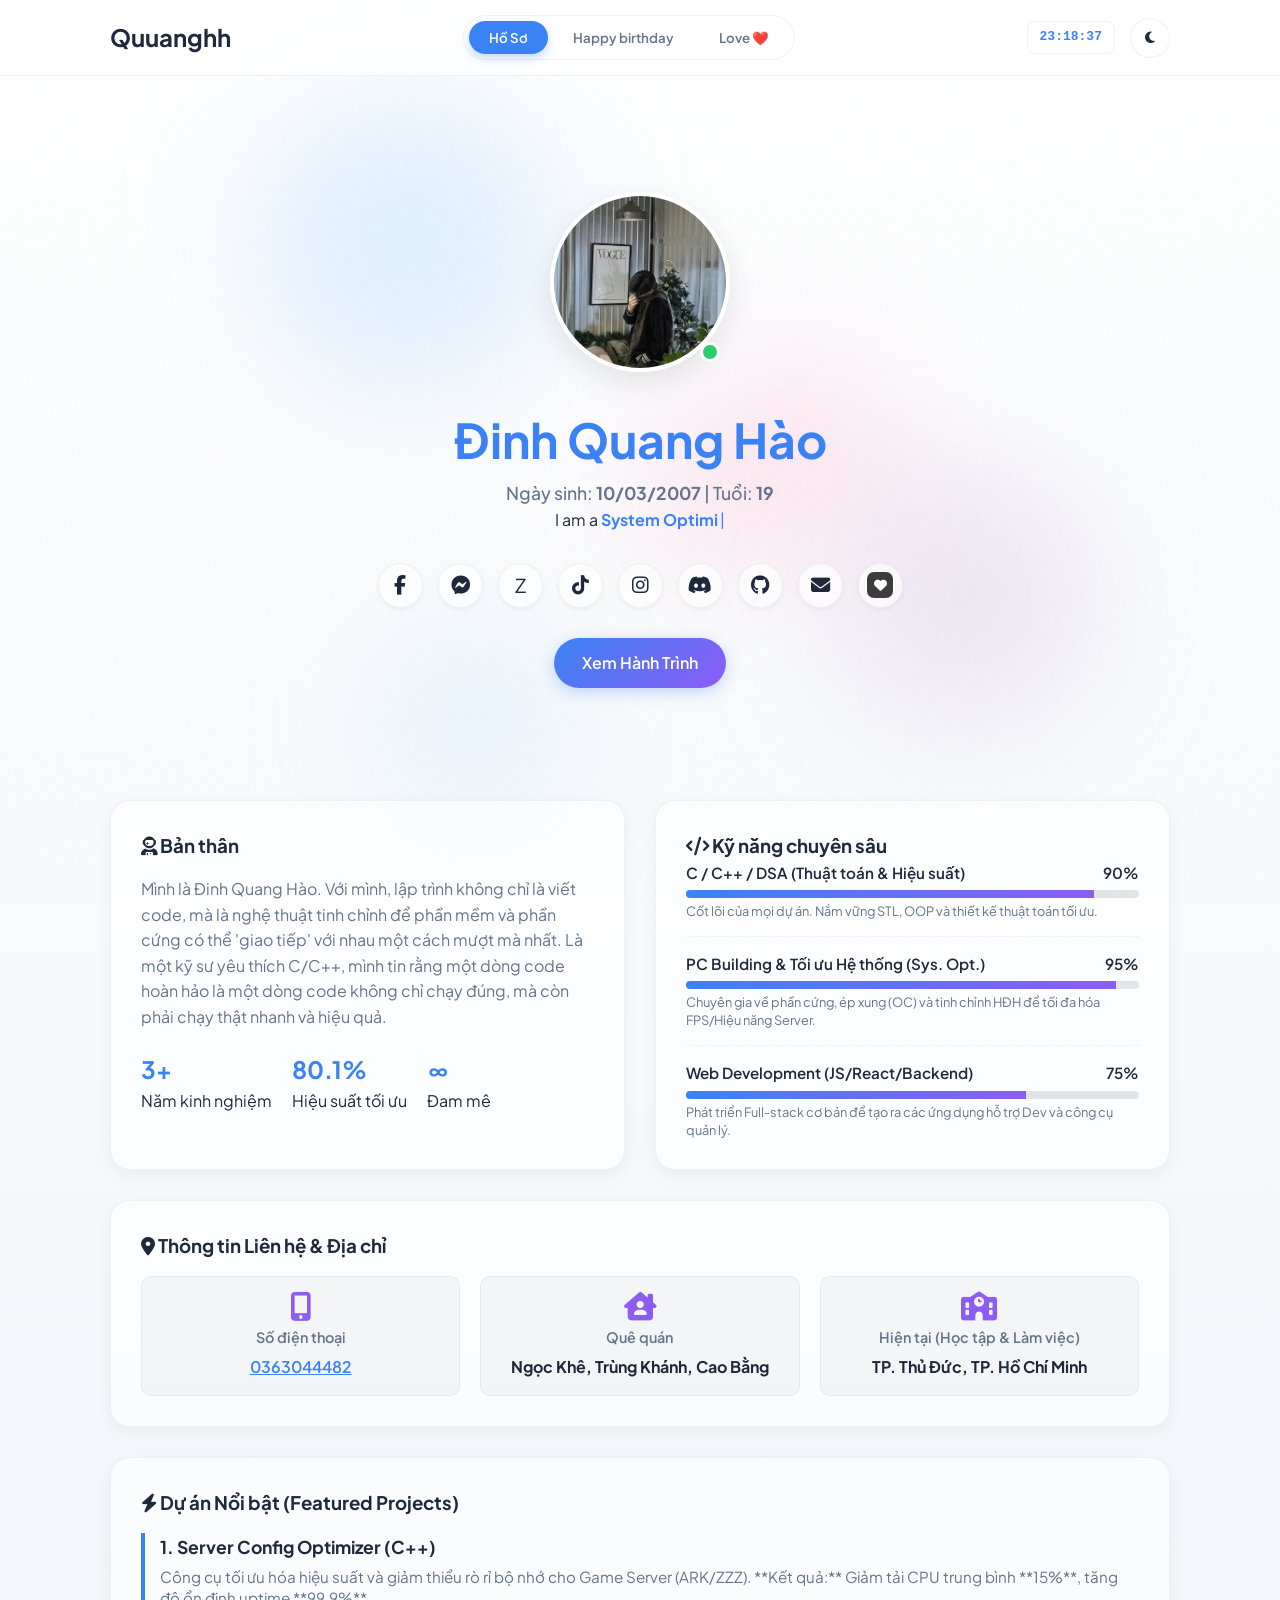
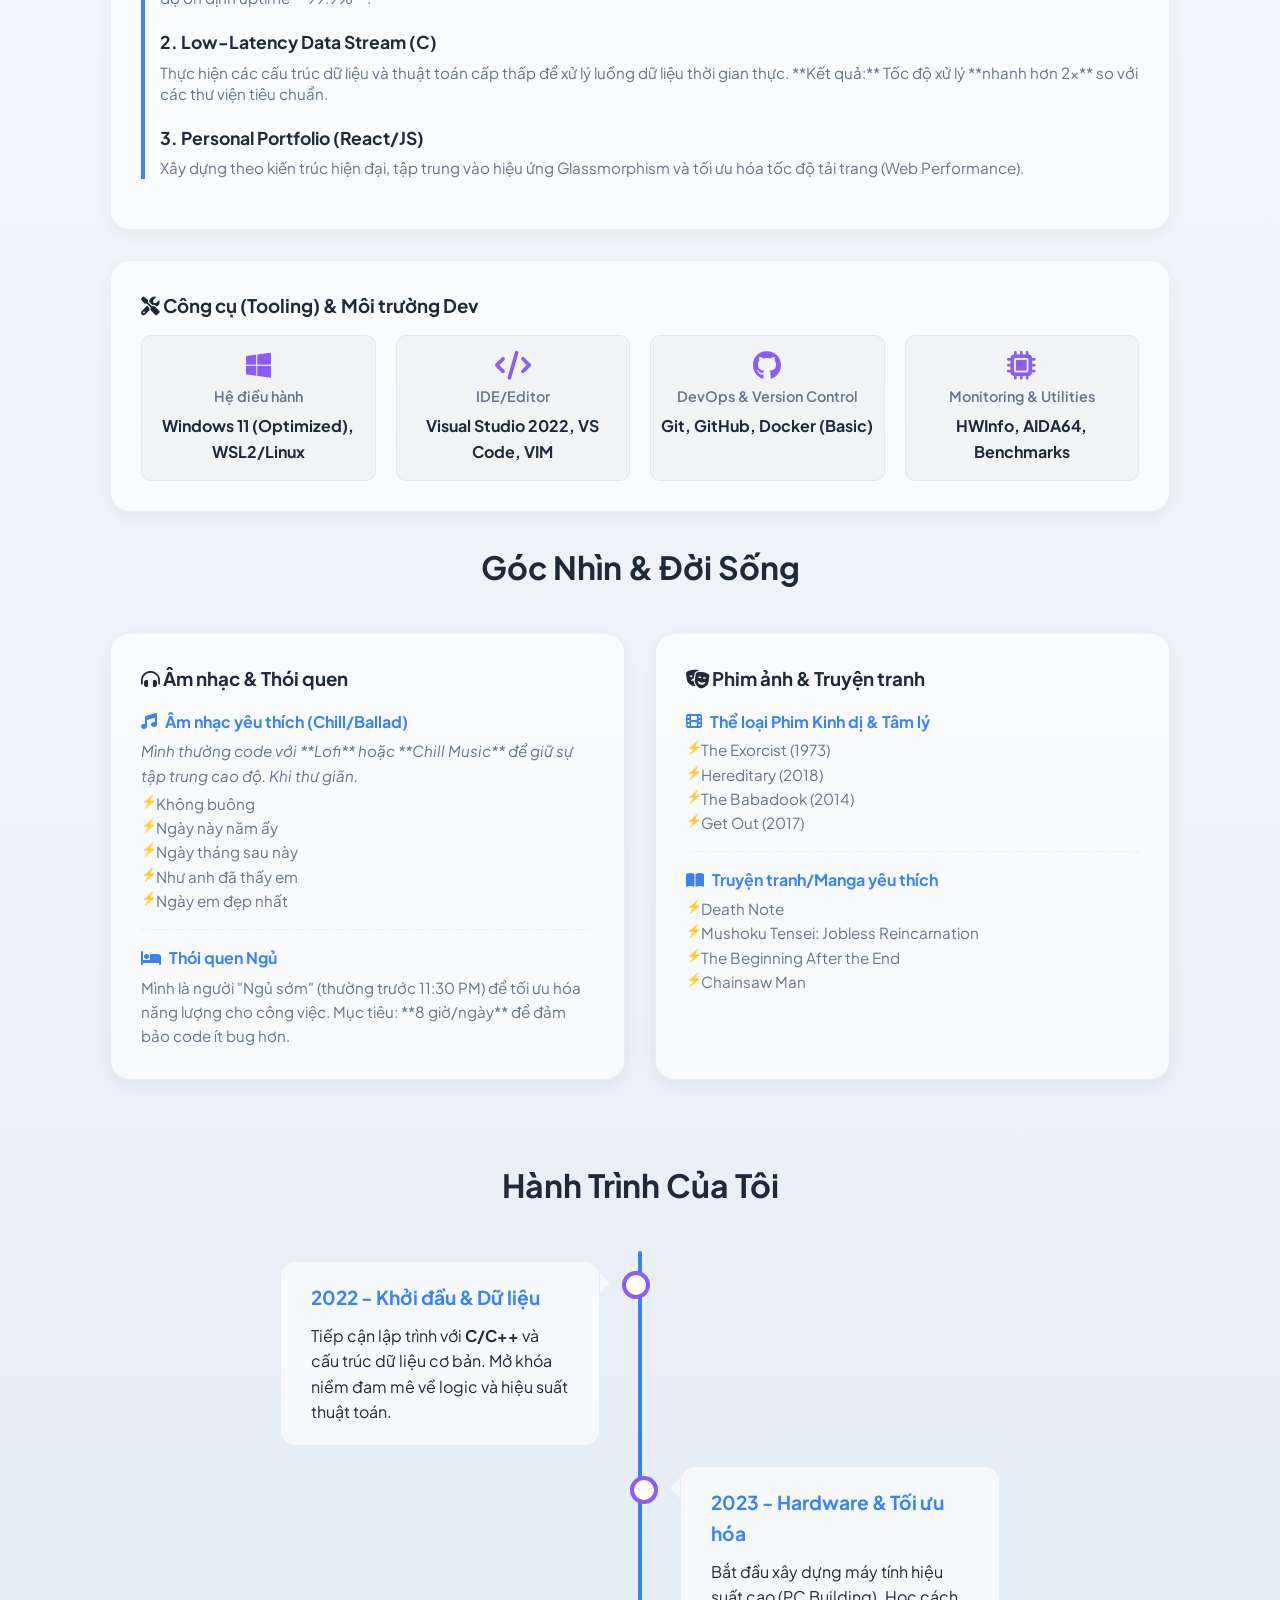
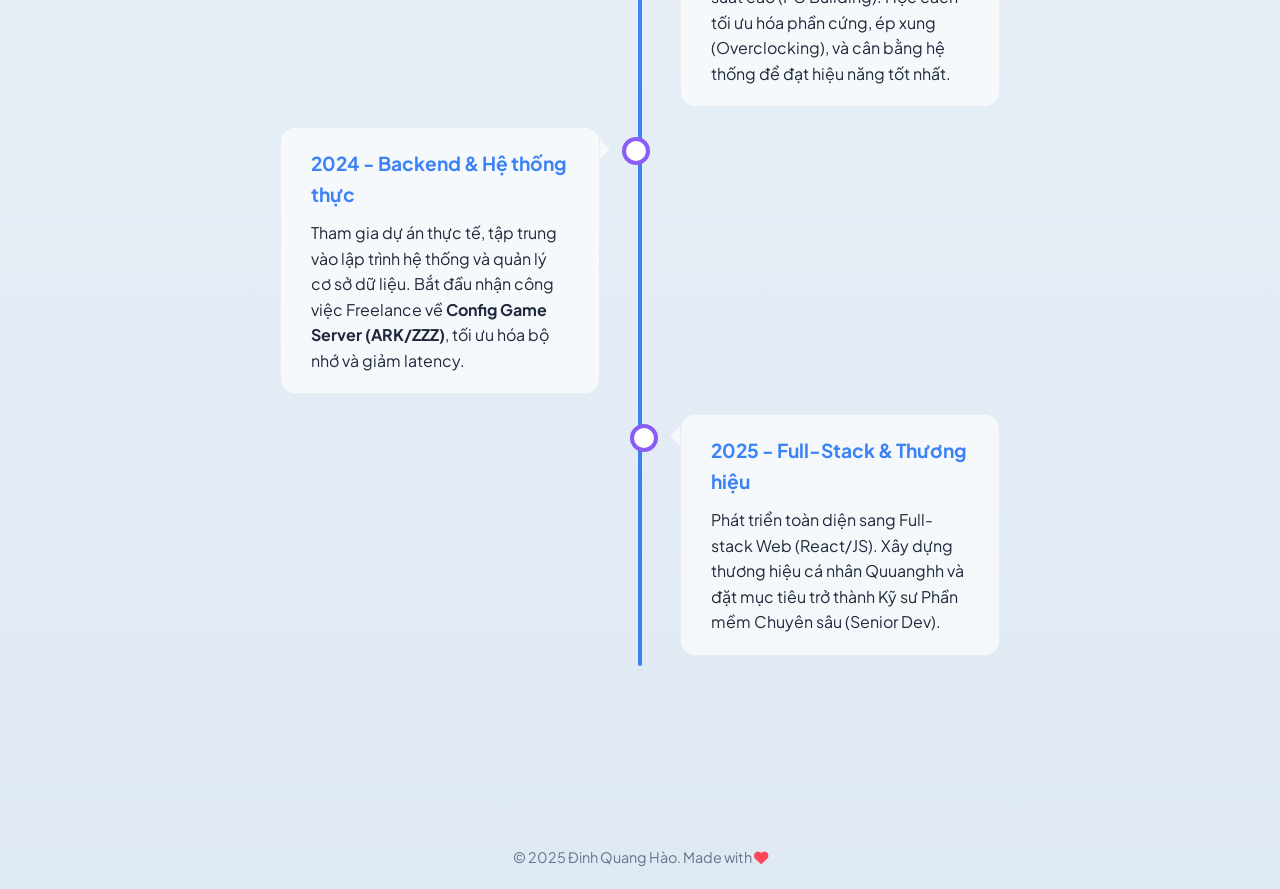
==== commit 7e0d4033: "update" ====
--- a/index.html
+++ b/index.html
@@ -80,8 +80,8 @@
         <section class="hero reveal">
             <div class="container">
                 <div class="avatar-wrapper">
-                    <img src="../assets/images/avatar.jpg.png"
-                             onerror="this.src='../assets/images/avatar.jpg'; this.onerror=function(){this.src='https://cdn-icons-png.flaticon.com/512/11498/11498793.png'}" 
+                    <img src="./assets/images/avatar.jpg.png"
+                             onerror="this.src='./assets/images/avatar.jpg'; this.onerror=function(){this.src='https://cdn-icons-png.flaticon.com/512/11498/11498793.png'}" 
                              alt="Avatar" class="avatar-img">
                     <div class="status-dot"></div>
                 </div>
@@ -405,7 +405,7 @@
 
     <div id="zaloModal" class="qr-modal" onclick="toggleZaloQR()">
         <div class="qr-content" onclick="event.stopPropagation()">
-            <img src="../assets/images/zalo-qr.png" alt="Quét Zalo của tôi">
+            <img src="./assets/images/zalo-qr.png" alt="Quét Zalo của tôi">
             <p>Quét mã để kết nối Zalo</p>
             <button onclick="toggleZaloQR()">Đóng</button>
         </div>
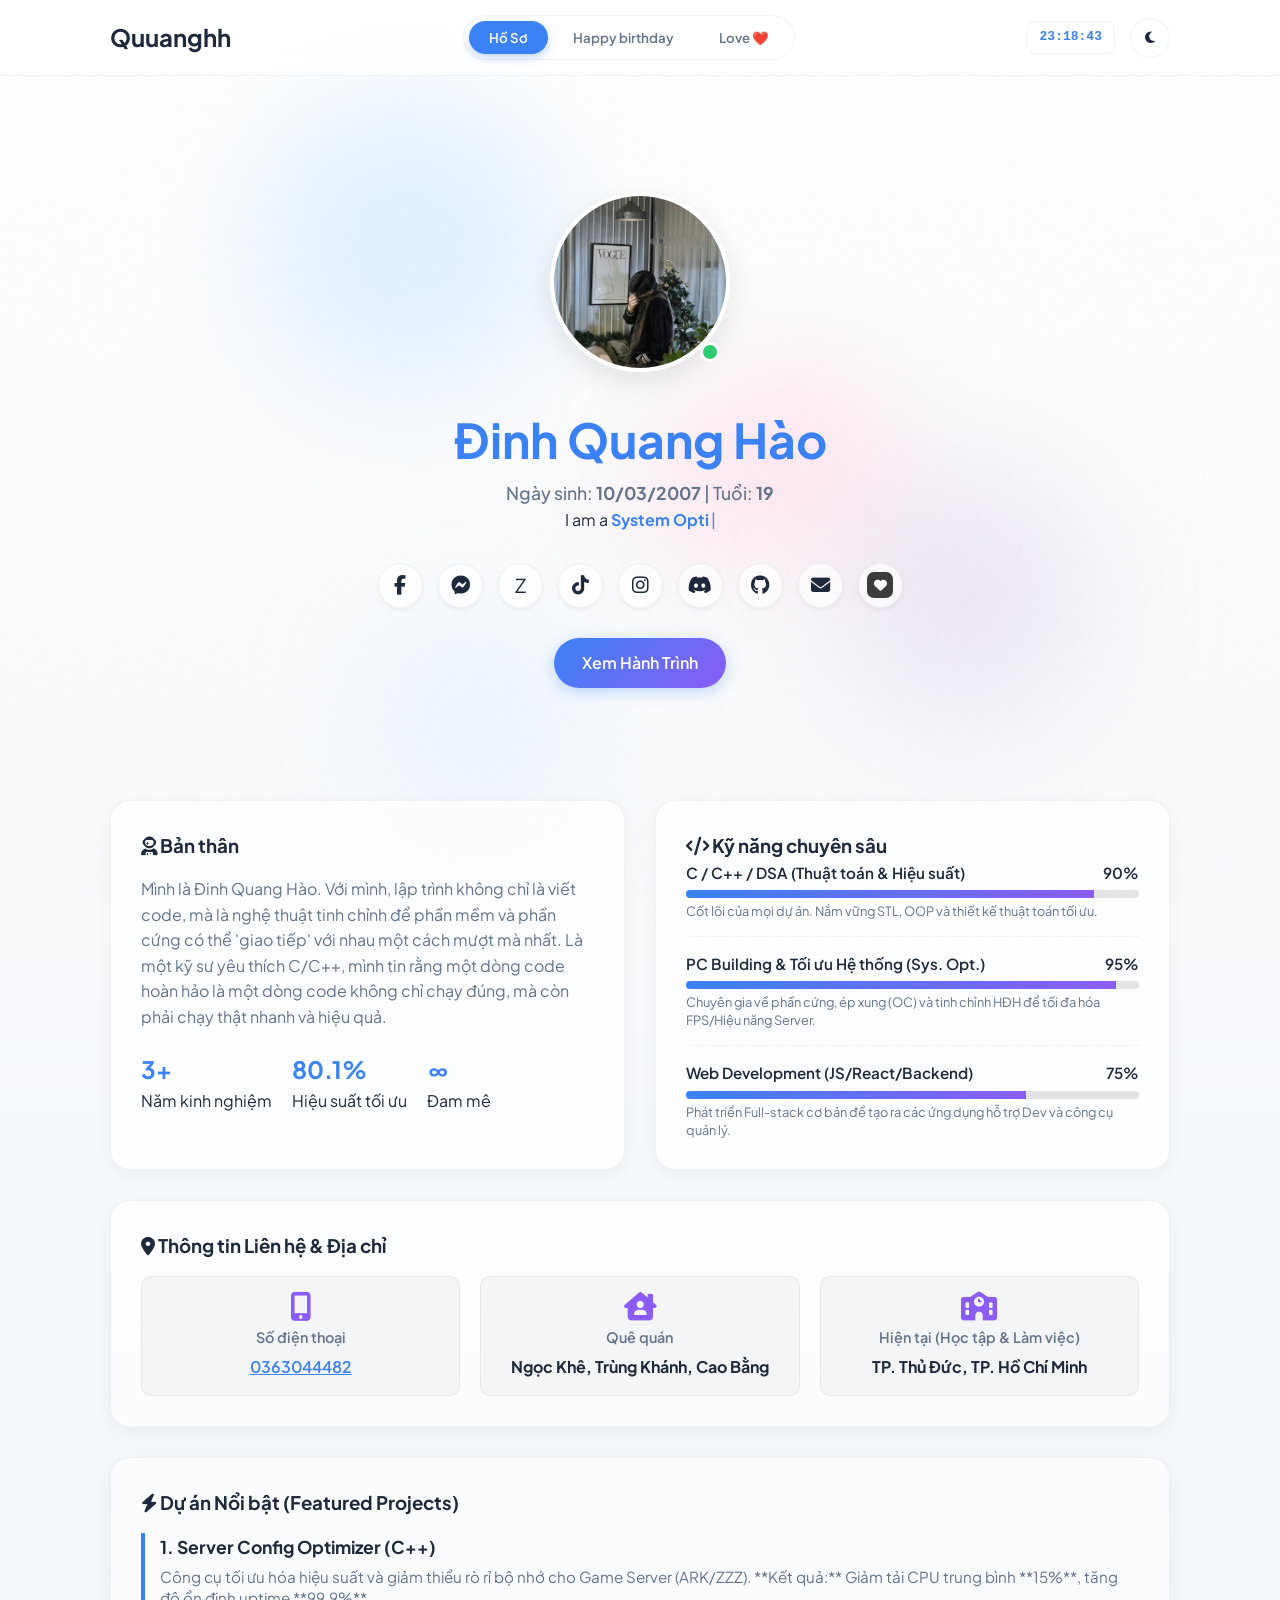
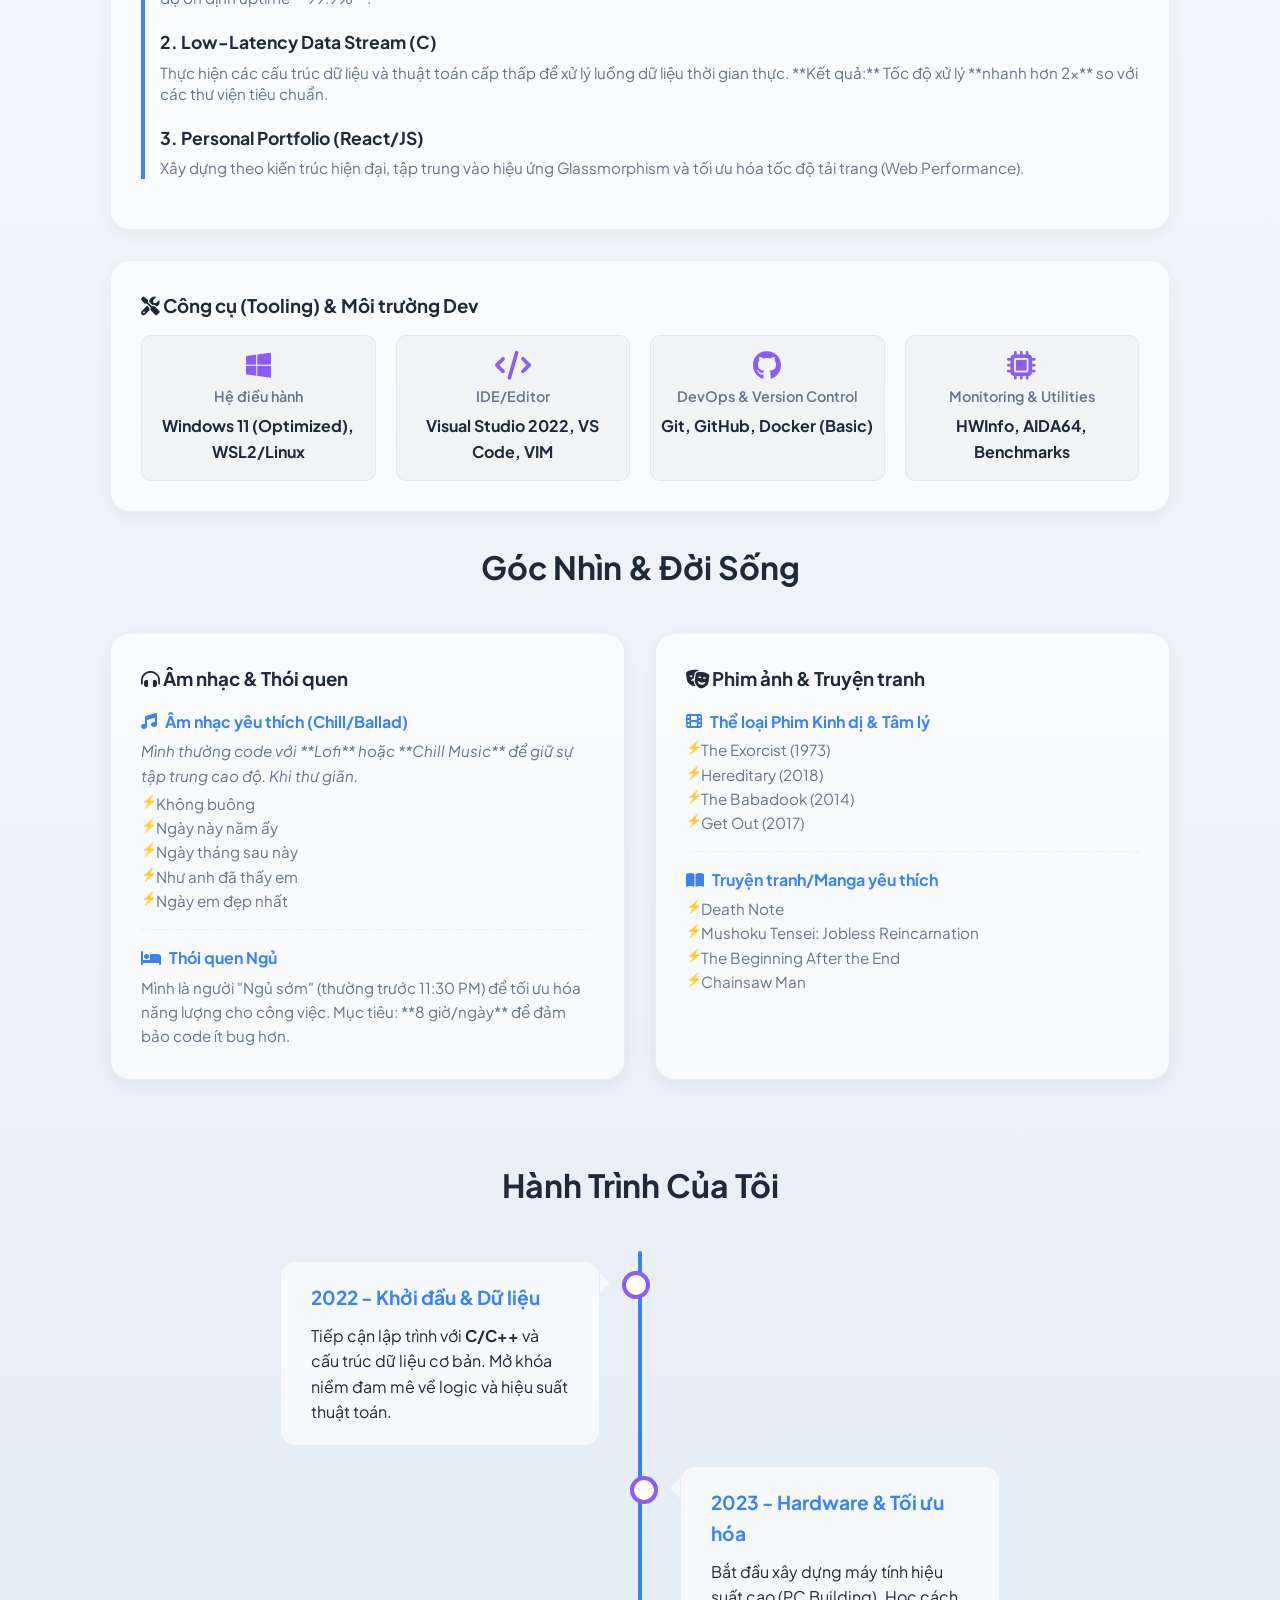
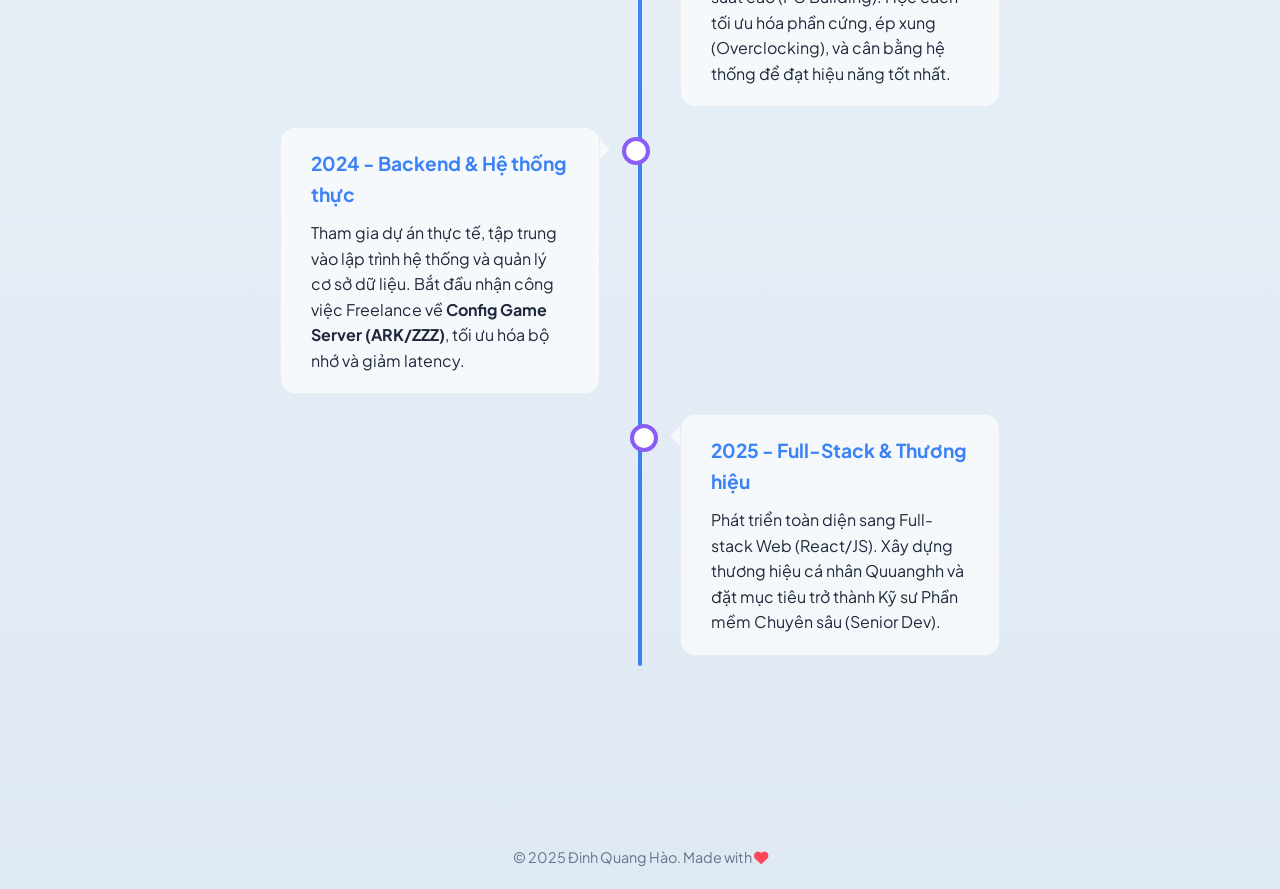
==== commit aadd4392: "update" ====
--- a/index.html
+++ b/index.html
@@ -360,8 +360,8 @@
                     </div>
 
                     <p class="love-quote-premium">
-                        "Sinh ra để <b>Code</b>, học hỏi và xây dựng tương lai.<br>
-                        Mỗi ngày trôi qua là một bước tiến gần hơn tới mục tiêu."
+                        "Sinh nhật là ngày đánh dấu thêm một tuổi mới.
+                        Đó là dịp để tận hưởng niềm vui và sự quan tâm từ mọi người. 🎉"
                     </p>
 
                 </div>
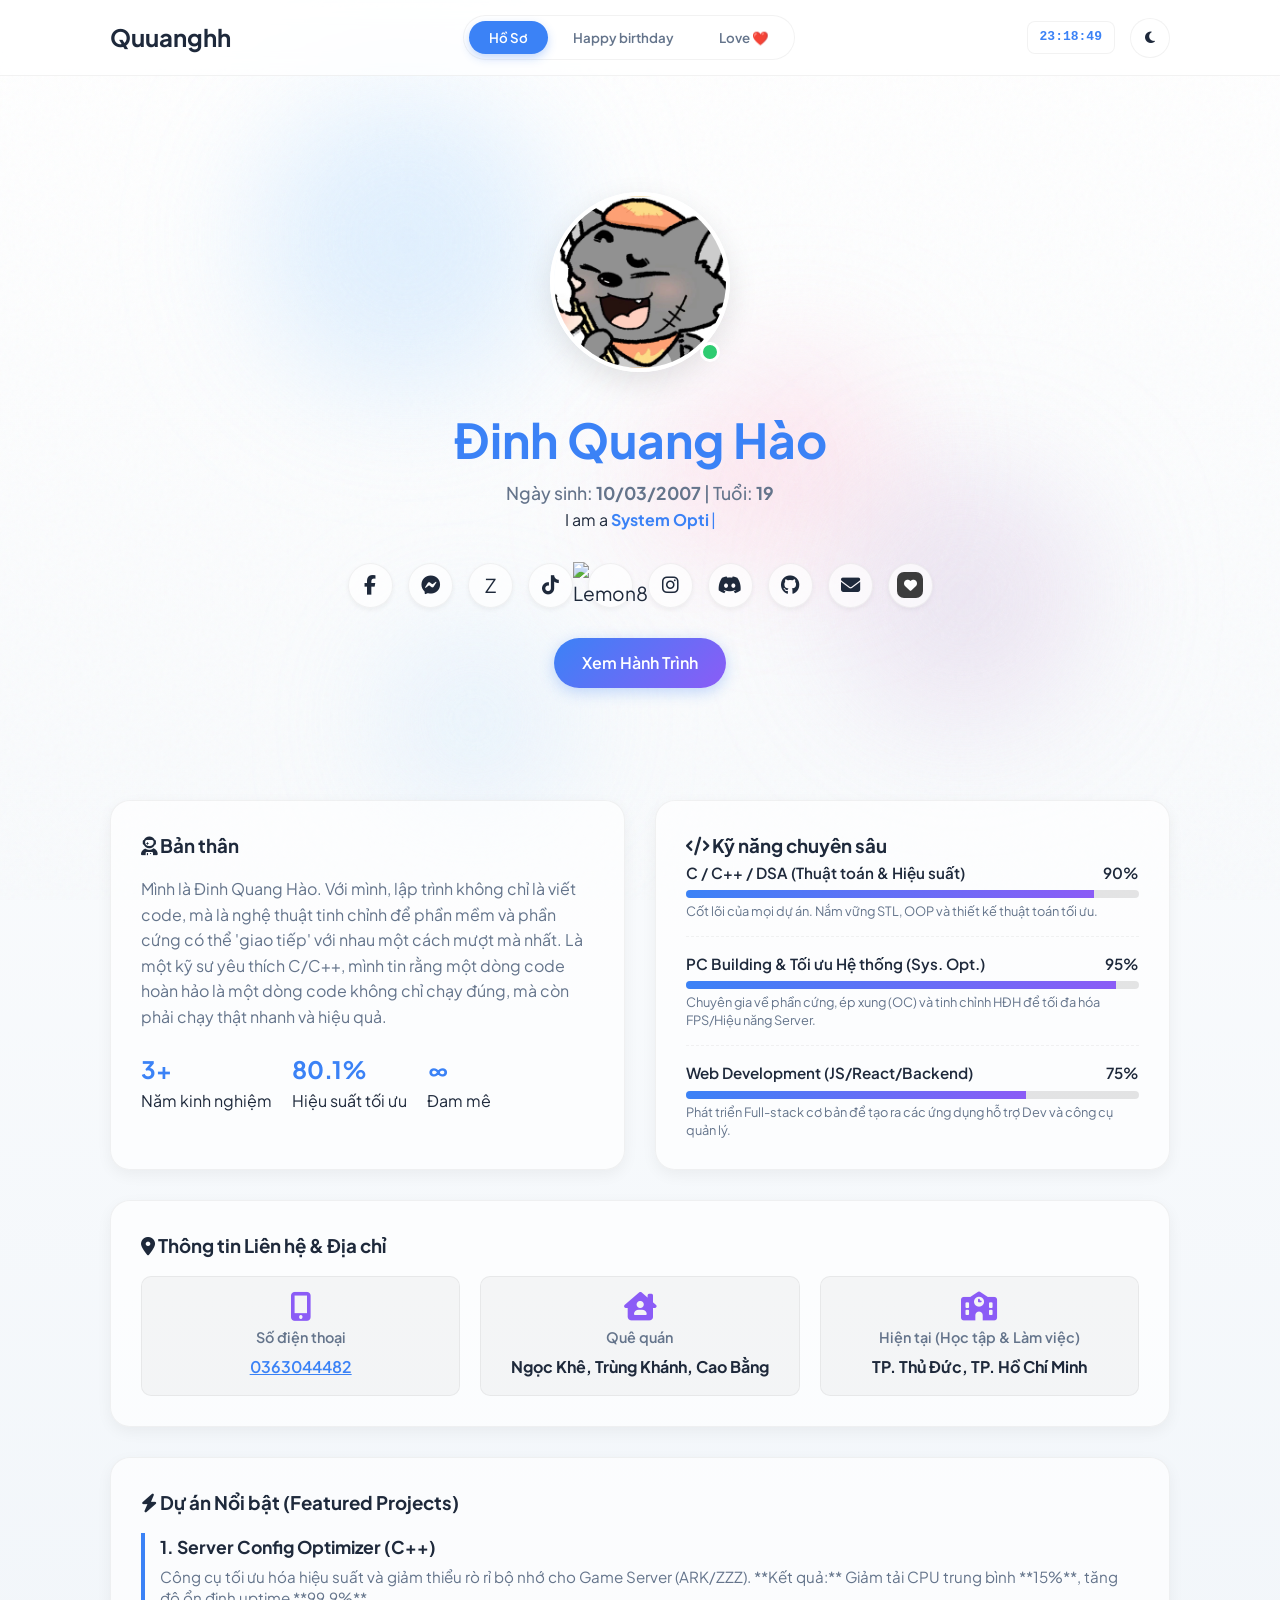
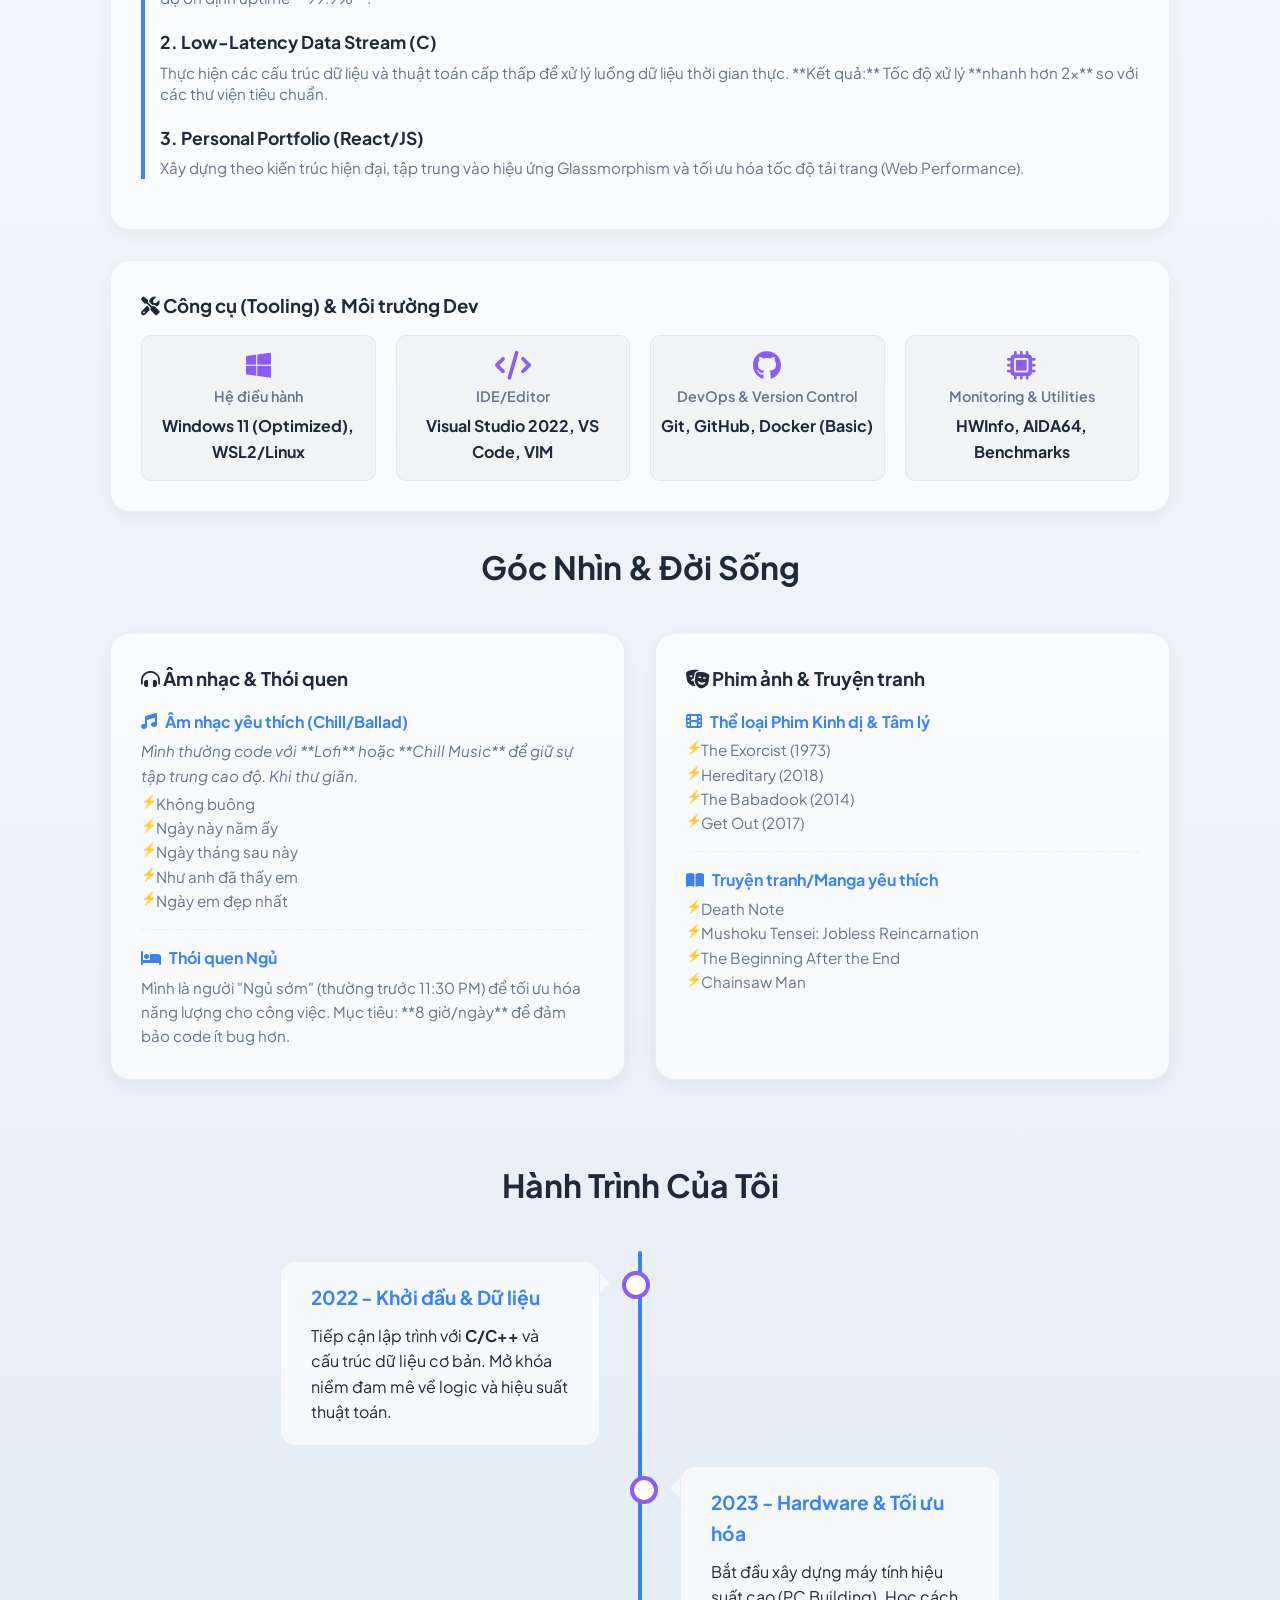
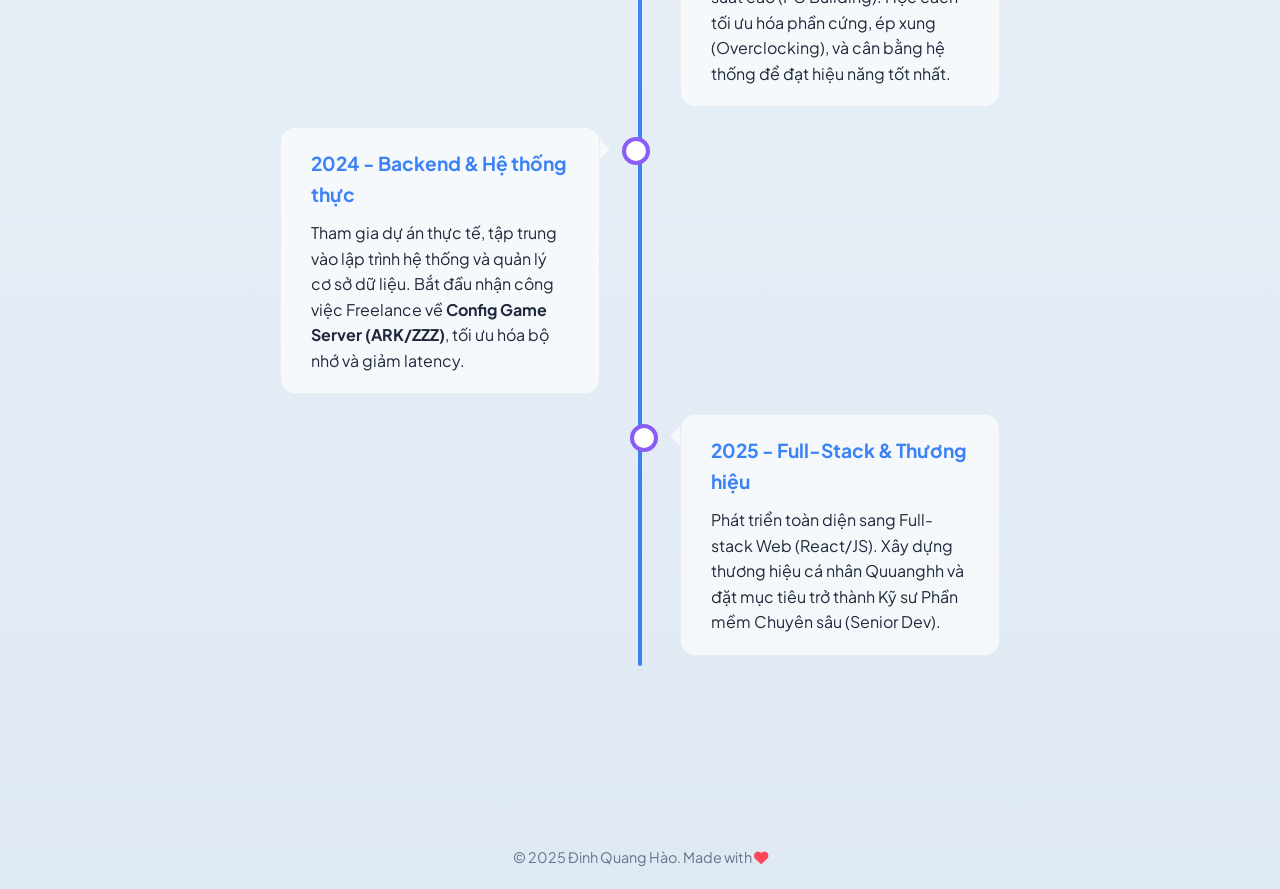
==== commit 633c86f4: "Update index.html" ====
--- a/index.html
+++ b/index.html
@@ -99,12 +99,10 @@
                     <a href="https://m.me/quanghao0310" target="_blank" class="social-icon mess" data-title="Messenger"><i class="fa-brands fa-facebook-messenger"></i></a>
                     <a href="https://zalo.me/0363044482" target="_blank" class="social-icon zalo" data-title="Zalo">Z</a>
                     <a href="https://www.tiktok.com/@hafo10032007" target="_blank" class="social-icon tiktok" data-title="TikTok"><i class="fa-brands fa-tiktok"></i></a>
-                    <a href="https://www.instagram.com/quuanghafo?igsh=M2RwNmR0MXViYng5&utm_source=qr"
-                        target="_blank"
-                        class="social-icon ig"
-                        data-title="Instagram">
-                        <i class="fa-brands fa-instagram"></i>
+                    <a href="https://www.lemon8-app.com/@yourusername" target="_blank" class="social-icon lemon8" data-title="Lemon8">
+                        <img src="./assets/images/lemon8.png" alt="Lemon8">
                     </a>
+                    <a href="https://www.instagram.com/quuanghafo?igsh=M2RwNmR0MXViYng5&utm_source=qr" target="_blank" class="social-icon ig" data-title="Instagram"><i class="fa-brands fa-instagram"></i></a>
                     <a href="https://discord.com/users/waifanabyss" target="_blank" class="social-icon dc" data-title="Discord"><i class="fa-brands fa-discord"></i></a>
                     <a href="https://github.com/fshi0206-arch" target="_blank" class="social-icon gh" data-title="GitHub"><i class="fa-brands fa-github"></i></a>
                     <a href="mailto:fshi0206@gmail.com" target="_blank" class="social-icon mail" data-title="Email"><i class="fas fa-envelope"></i></a>
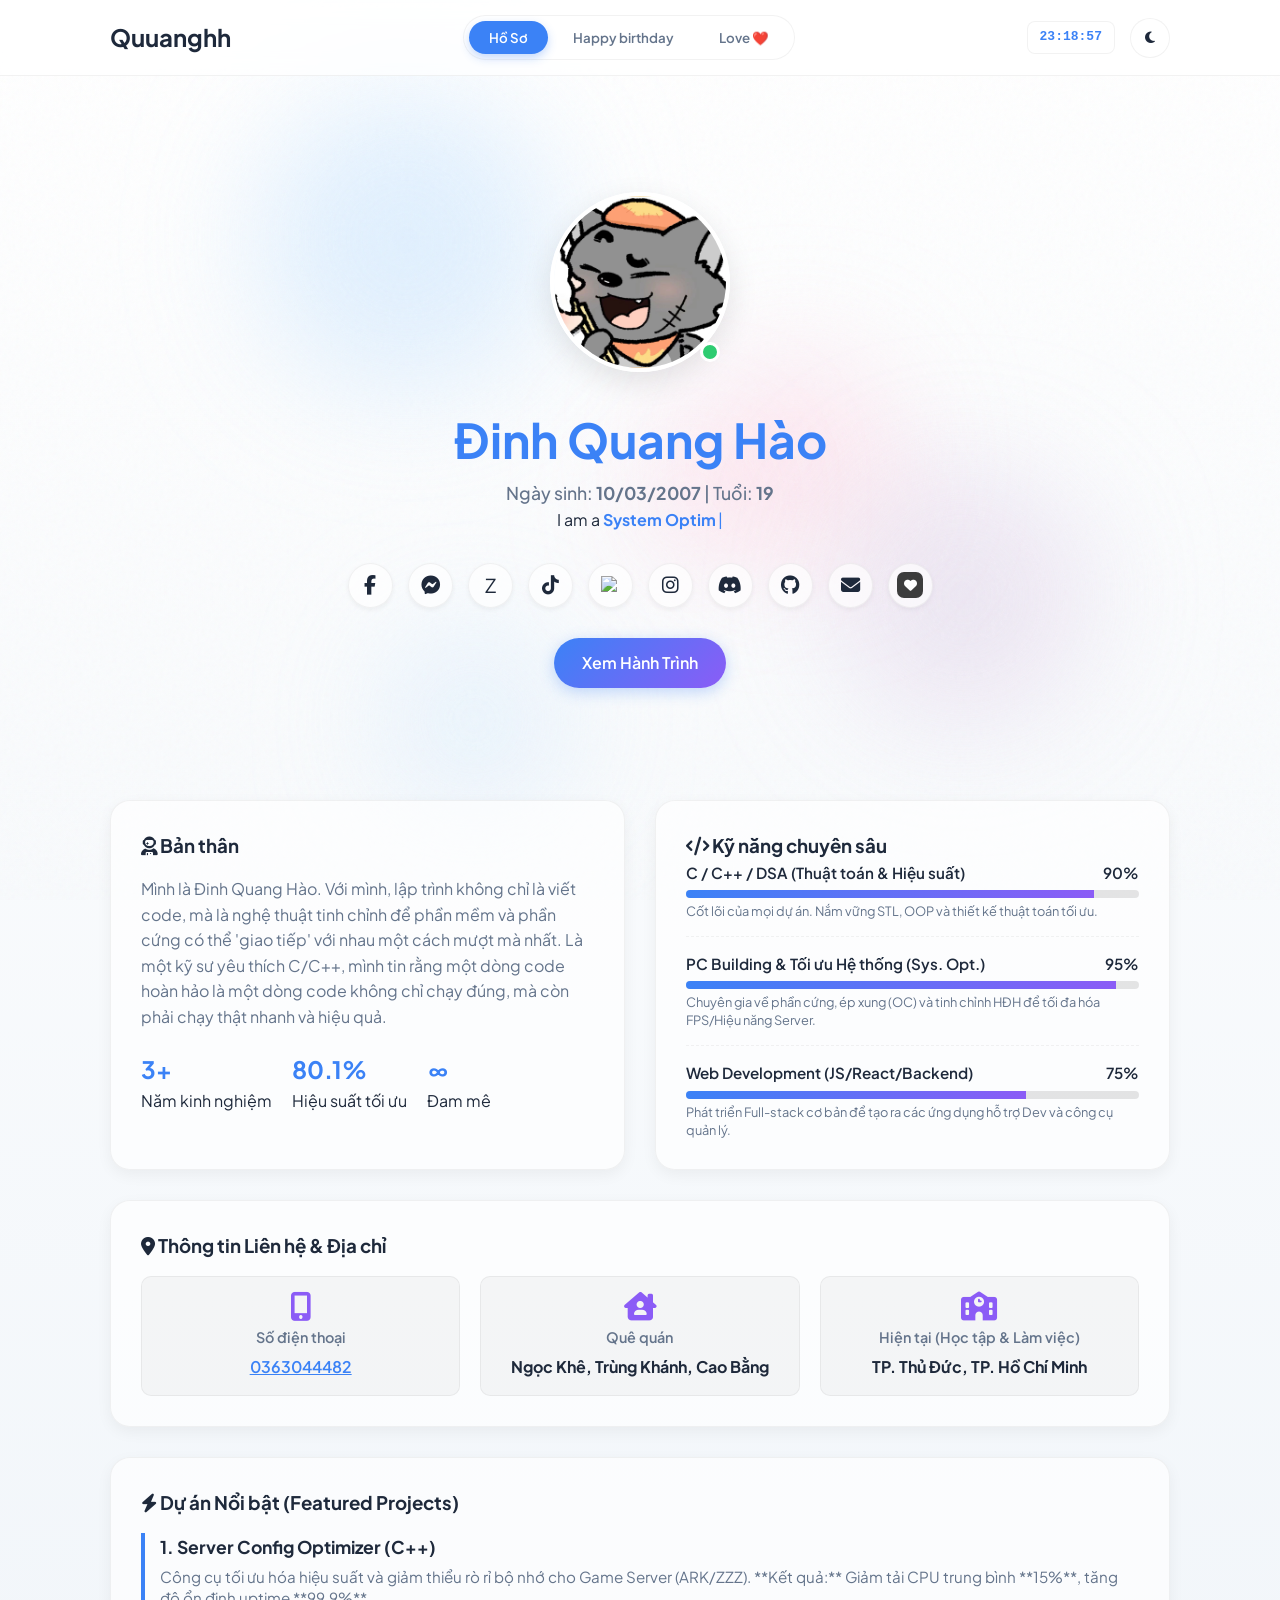
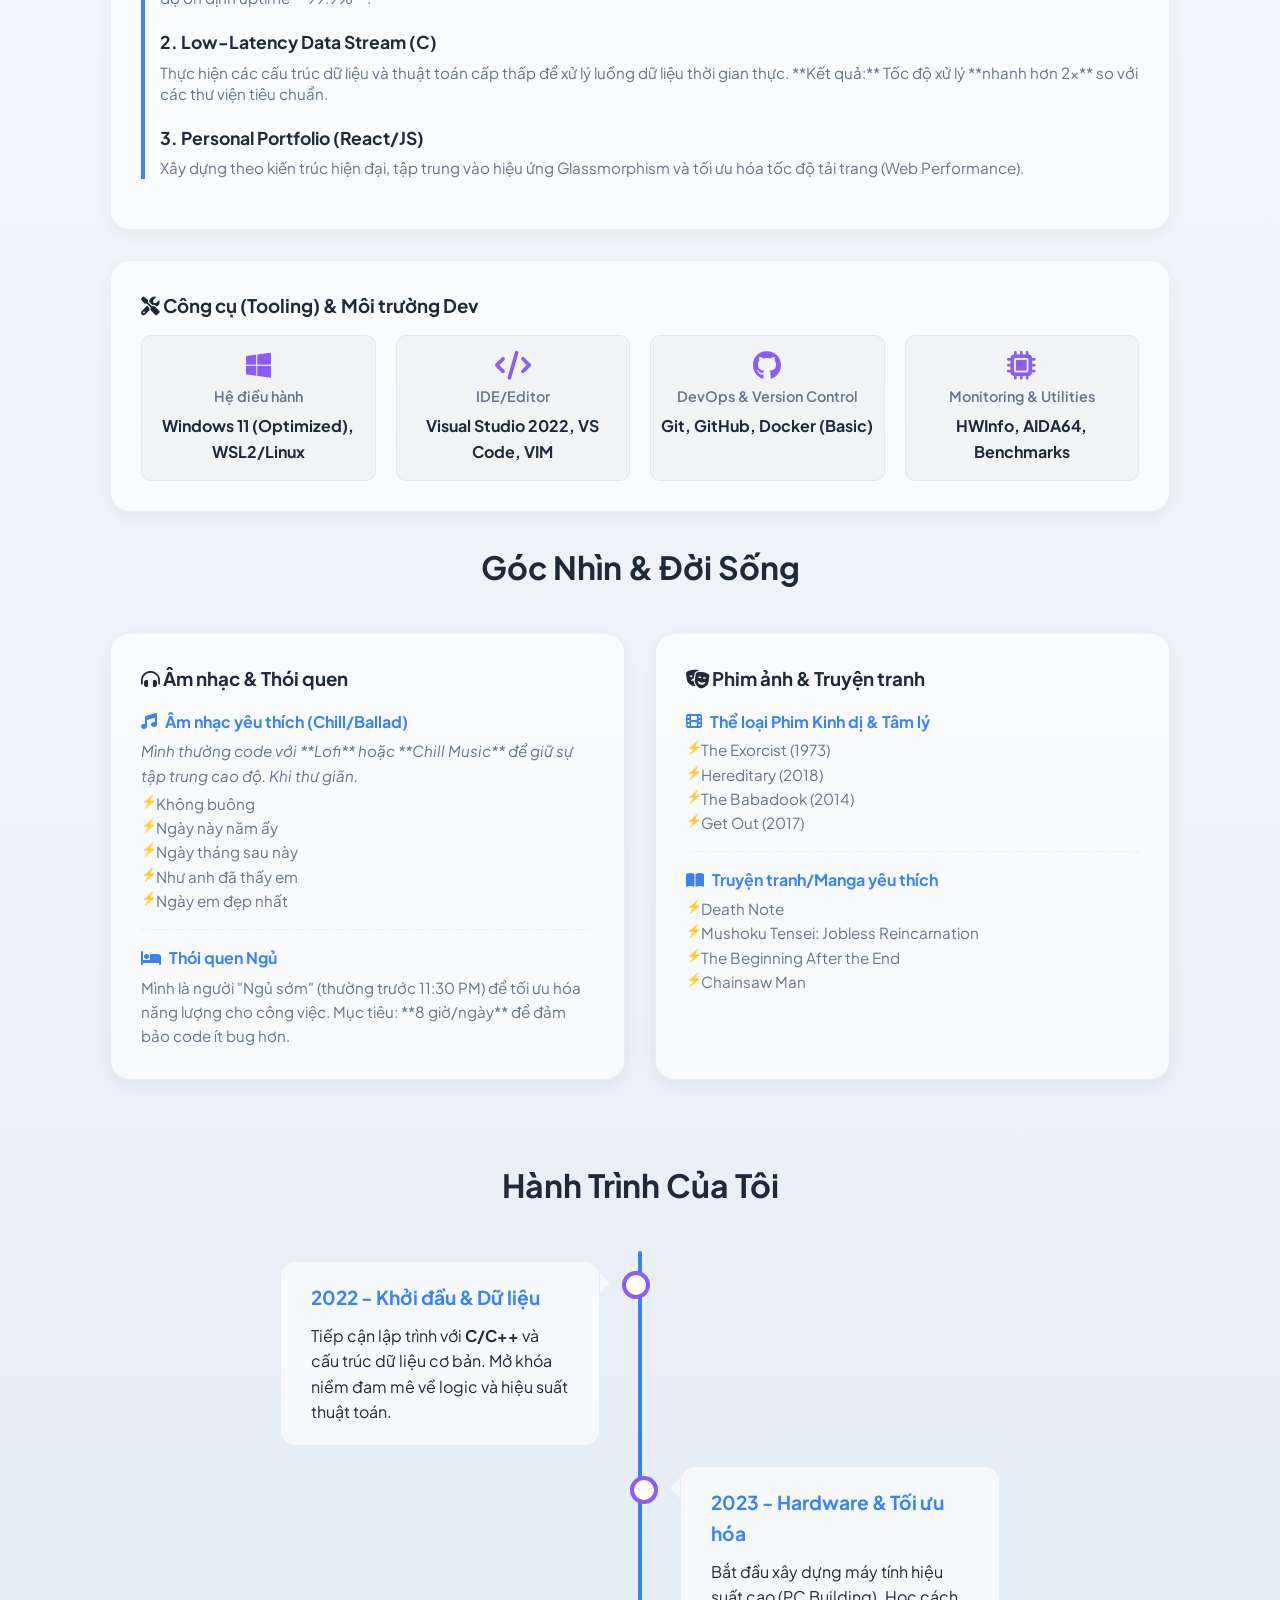
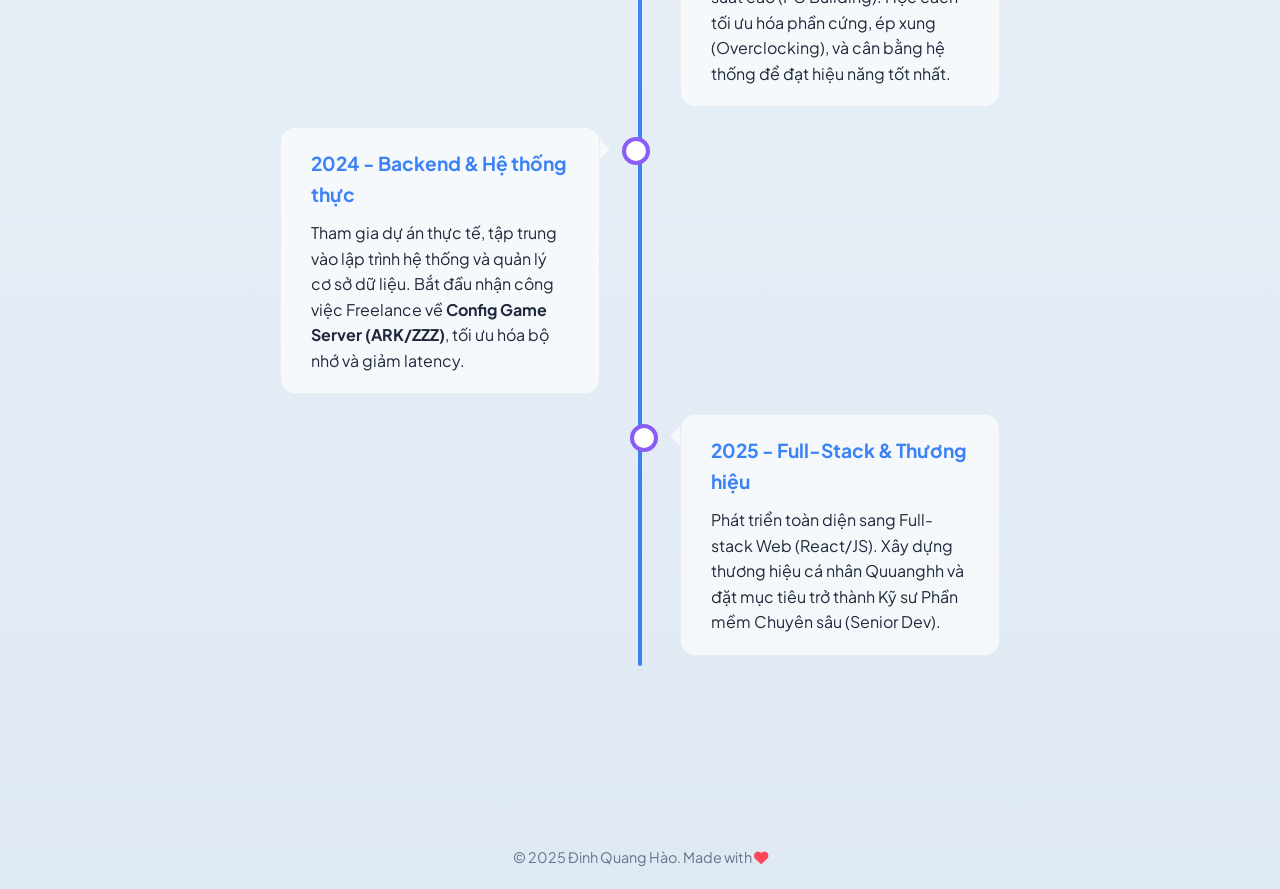
==== commit e9618abb: "Update index.html" ====
--- a/index.html
+++ b/index.html
@@ -89,7 +89,7 @@
                 <h1><span>Đinh Quang Hào</span></h1>
                 
                 <p id="dob-info" style="color: var(--text-sub); margin-top: -10px; font-size: 1.1rem; font-weight: 500;">
-                    Ngày sinh: Đang tính...
+                    Đang tính...
                 </p>
                 
                 <p>I am a <span class="typing-text"></span><span class="cursor">|</span></p>
--- a/css/style.css
+++ b/css/style.css
@@ -312,9 +312,34 @@
 .typing-text { color: var(--accent); font-weight: 700; }
 .cursor { animation: blink 1s infinite; margin-left: 2px; }
 @keyframes blink { 50% { opacity: 0; } }
-.social-links { display: flex; gap: 15px; justify-content: center; margin-top: 30px; flex-wrap: wrap; }
-.social-icon { width: 45px; height: 45px; border-radius: 50%; background: var(--glass); border: 1px solid var(--border); display: flex; align-items: center; justify-content: center; color: var(--text-main); font-size: 1.2rem; transition: 0.3s; text-decoration: none; box-shadow: 0 2px 5px rgba(0,0,0,0.05); }
-.social-icon:hover { transform: translateY(-5px); color: white; border-color: transparent; }
+.social-links {
+    display: flex;
+    gap: 15px;
+    justify-content: center;
+    margin-top: 30px;
+    flex-wrap: wrap;
+}
+.social-icon { 
+    width: 45px; 
+    height: 45px; 
+    border-radius: 50%; 
+    background: var(--glass); 
+    border: 1px solid var(--border); 
+    display: flex; 
+    align-items: center; 
+    justify-content: center;
+     color: var(--text-main); 
+     font-size: 1.2rem; transition: 0.3s; 
+     text-decoration: none; 
+     box-shadow: 0 2px 5px rgba(0,0,0,0.05); 
+}
+
+.social-icon:hover { 
+    transform: translateY(-5px); 
+    color: white; 
+    border-color: 
+    transparent;
+}
 
 .fb:hover { background: #1877F2; } 
 .mess:hover { background: #00B2FF; } 
@@ -331,6 +356,12 @@
     color: #ff0050; 
     box-shadow: 0 0 15px rgba(255, 0, 80, 0.5);
     border-color: #2af5ff;
+}
+
+.social-icon.lemon8 img {
+    width: 18px;
+    height: 18px;
+    object-fit: contain;
 }
 
 .gh:hover { 
@@ -1331,4 +1362,4 @@
     .main-heart-icon{
         font-size:6rem;
     }
-}+}
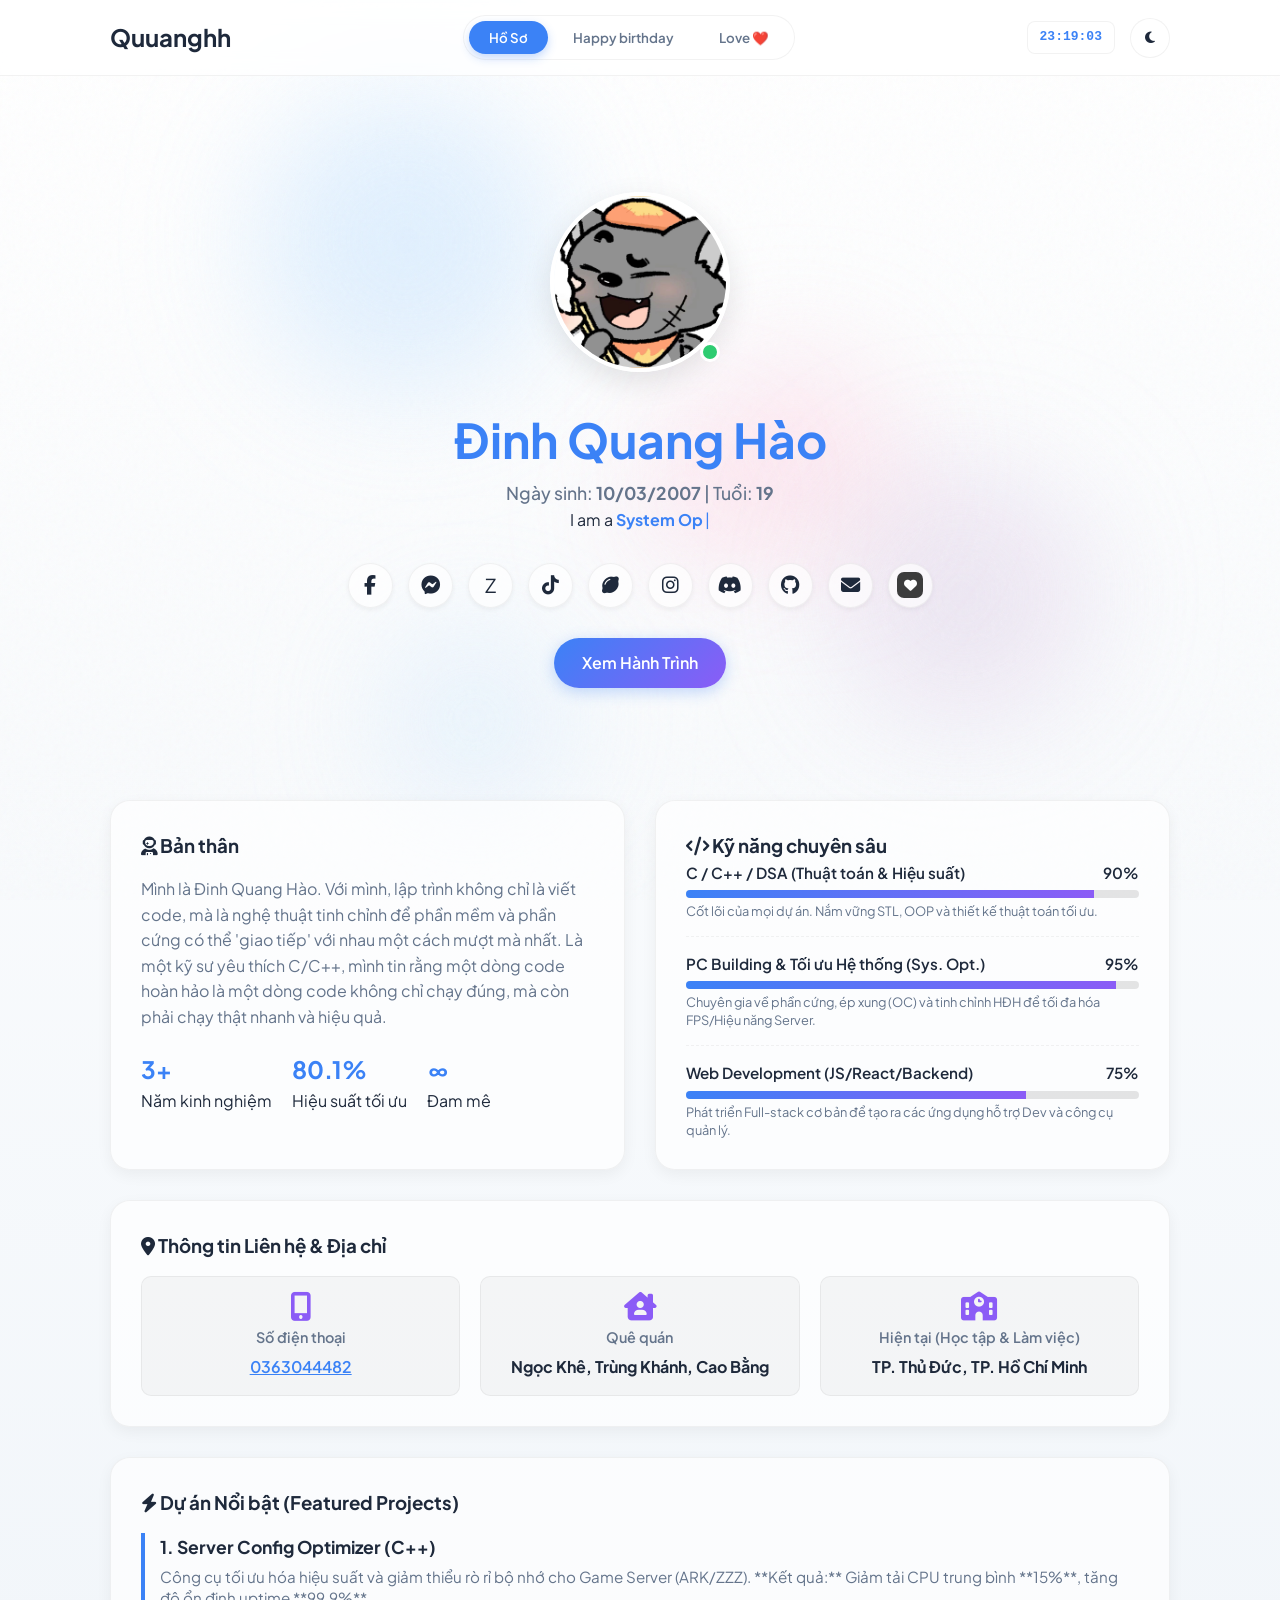
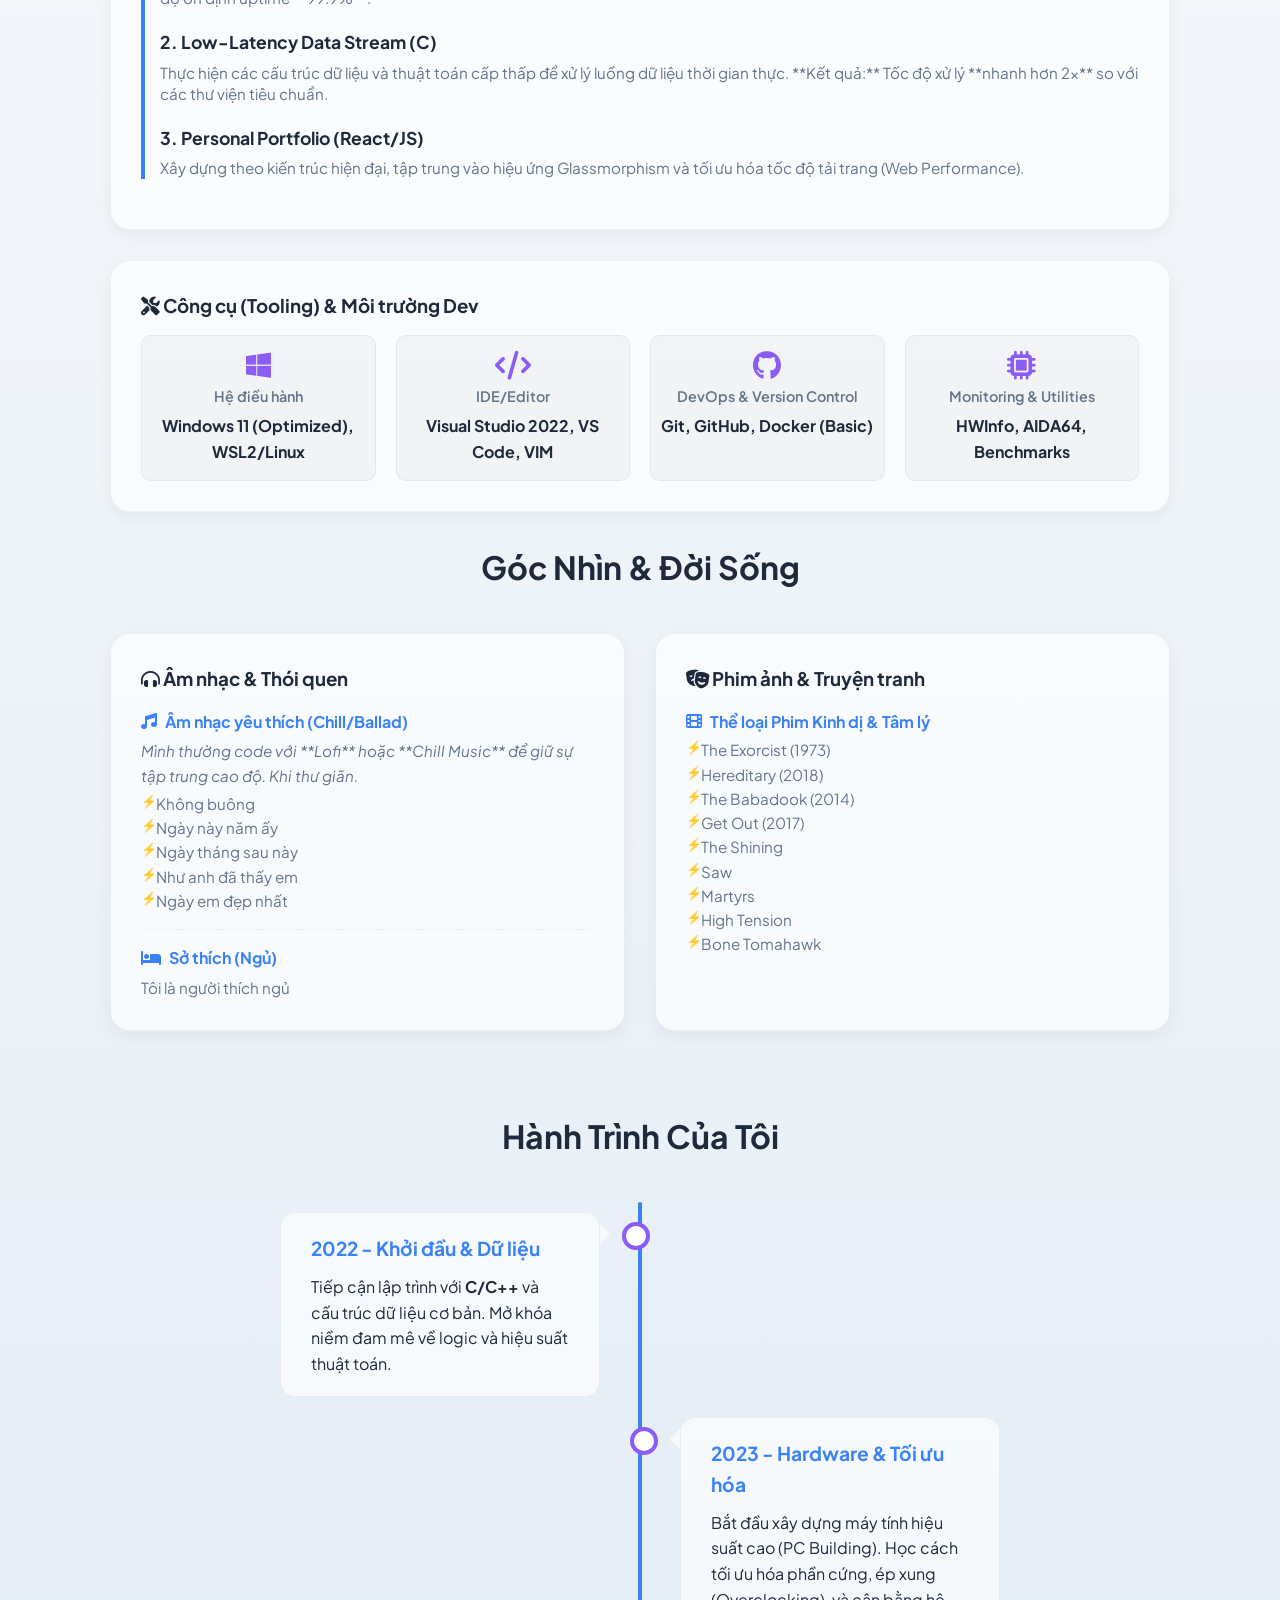
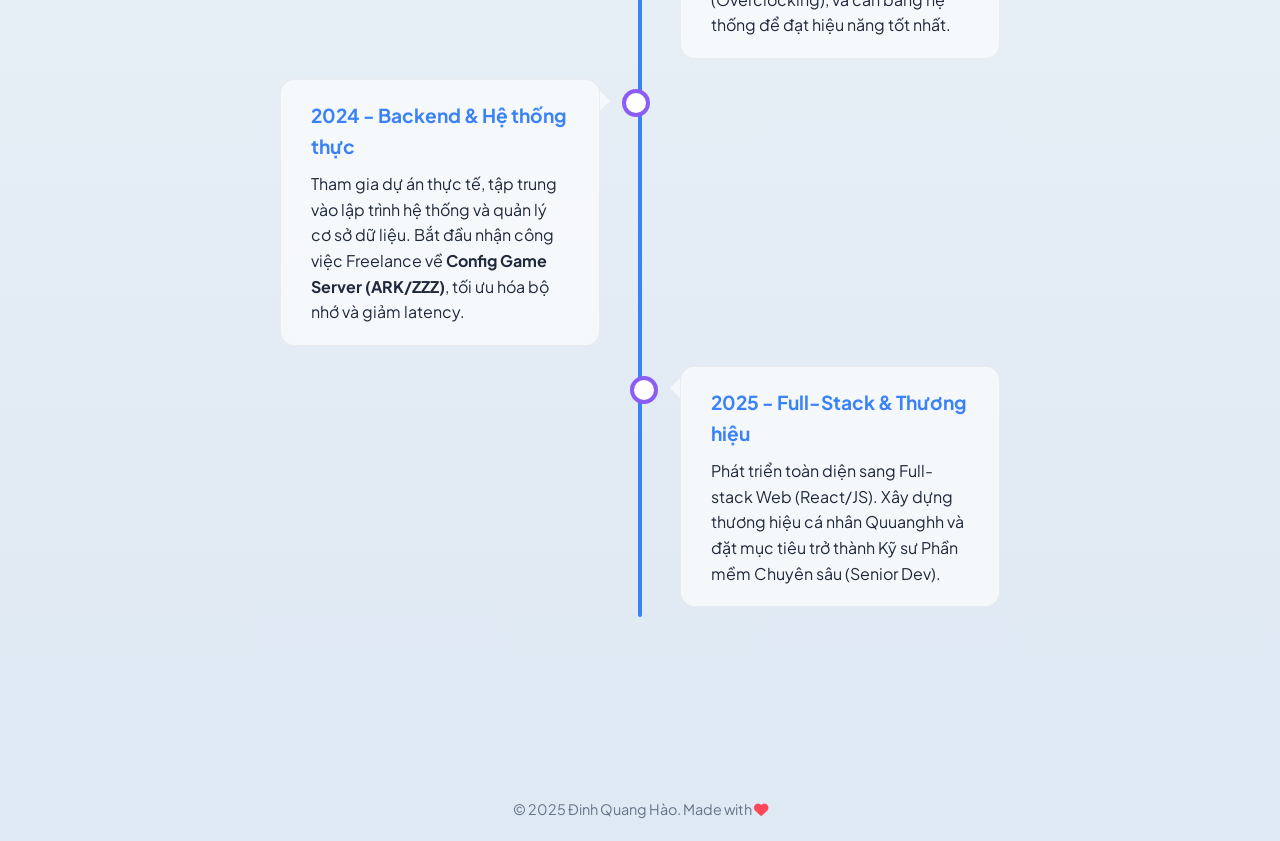
==== commit cef71933: "Update index.html" ====
--- a/index.html
+++ b/index.html
@@ -89,7 +89,7 @@
                 <h1><span>Đinh Quang Hào</span></h1>
                 
                 <p id="dob-info" style="color: var(--text-sub); margin-top: -10px; font-size: 1.1rem; font-weight: 500;">
-                    Đang tính...
+                    Ngày sinh: Đang tính...
                 </p>
                 
                 <p>I am a <span class="typing-text"></span><span class="cursor">|</span></p>
@@ -99,9 +99,7 @@
                     <a href="https://m.me/quanghao0310" target="_blank" class="social-icon mess" data-title="Messenger"><i class="fa-brands fa-facebook-messenger"></i></a>
                     <a href="https://zalo.me/0363044482" target="_blank" class="social-icon zalo" data-title="Zalo">Z</a>
                     <a href="https://www.tiktok.com/@hafo10032007" target="_blank" class="social-icon tiktok" data-title="TikTok"><i class="fa-brands fa-tiktok"></i></a>
-                    <a href="https://www.lemon8-app.com/@yourusername" target="_blank" class="social-icon lemon8" data-title="Lemon8">
-                        <img src="./assets/images/lemon8.png" alt="Lemon8">
-                    </a>
+                    <a href="https://www.lemon8-app.com/@yourusername" target="_blank" class="social-icon lemon8" data-title="Lemon8"><i class="fas fa-lemon"></i></a>
                     <a href="https://www.instagram.com/quuanghafo?igsh=M2RwNmR0MXViYng5&utm_source=qr" target="_blank" class="social-icon ig" data-title="Instagram"><i class="fa-brands fa-instagram"></i></a>
                     <a href="https://discord.com/users/waifanabyss" target="_blank" class="social-icon dc" data-title="Discord"><i class="fa-brands fa-discord"></i></a>
                     <a href="https://github.com/fshi0206-arch" target="_blank" class="social-icon gh" data-title="GitHub"><i class="fa-brands fa-github"></i></a>
@@ -232,9 +230,9 @@
                         </ul>
                     </div>
                     <div class="meta-item">
-                        <h4><i class="fa-solid fa-bed"></i> Thói quen Ngủ</h4>
+                        <h4><i class="fa-solid fa-bed"></i> Sở thích (Ngủ)</h4>
                         <p style="color: var(--text-sub); font-size: 0.95rem;">
-                            Mình là người "Ngủ sớm" (thường trước 11:30 PM) để tối ưu hóa năng lượng cho công việc. Mục tiêu: **8 giờ/ngày** để đảm bảo code ít bug hơn.
+                            Tôi là người thích ngủ
                         </p>
                     </div>
                 </div>
@@ -248,9 +246,14 @@
                             <li>Hereditary (2018)</li>
                             <li>The Babadook (2014)</li>
                             <li>Get Out (2017)</li>
+                            <li>The Shining</li>
+                            <li>Saw</li>
+                            <li>Martyrs</li>
+                            <li>High Tension</li>
+                            <li>Bone Tomahawk</li>
                         </ul>
                     </div>
-                    <div class="meta-item">
+                    <!-- <div class="meta-item">
                         <h4><i class="fa-solid fa-book-open"></i> Truyện tranh/Manga yêu thích</h4>
                         <ul class="simple-list-styled">
                             <li>Death Note</li>
@@ -258,7 +261,7 @@
                             <li>The Beginning After the End</li>
                             <li>Chainsaw Man</li>
                         </ul>
-                    </div>
+                    </div> -->
                 </div>
 
             </div>
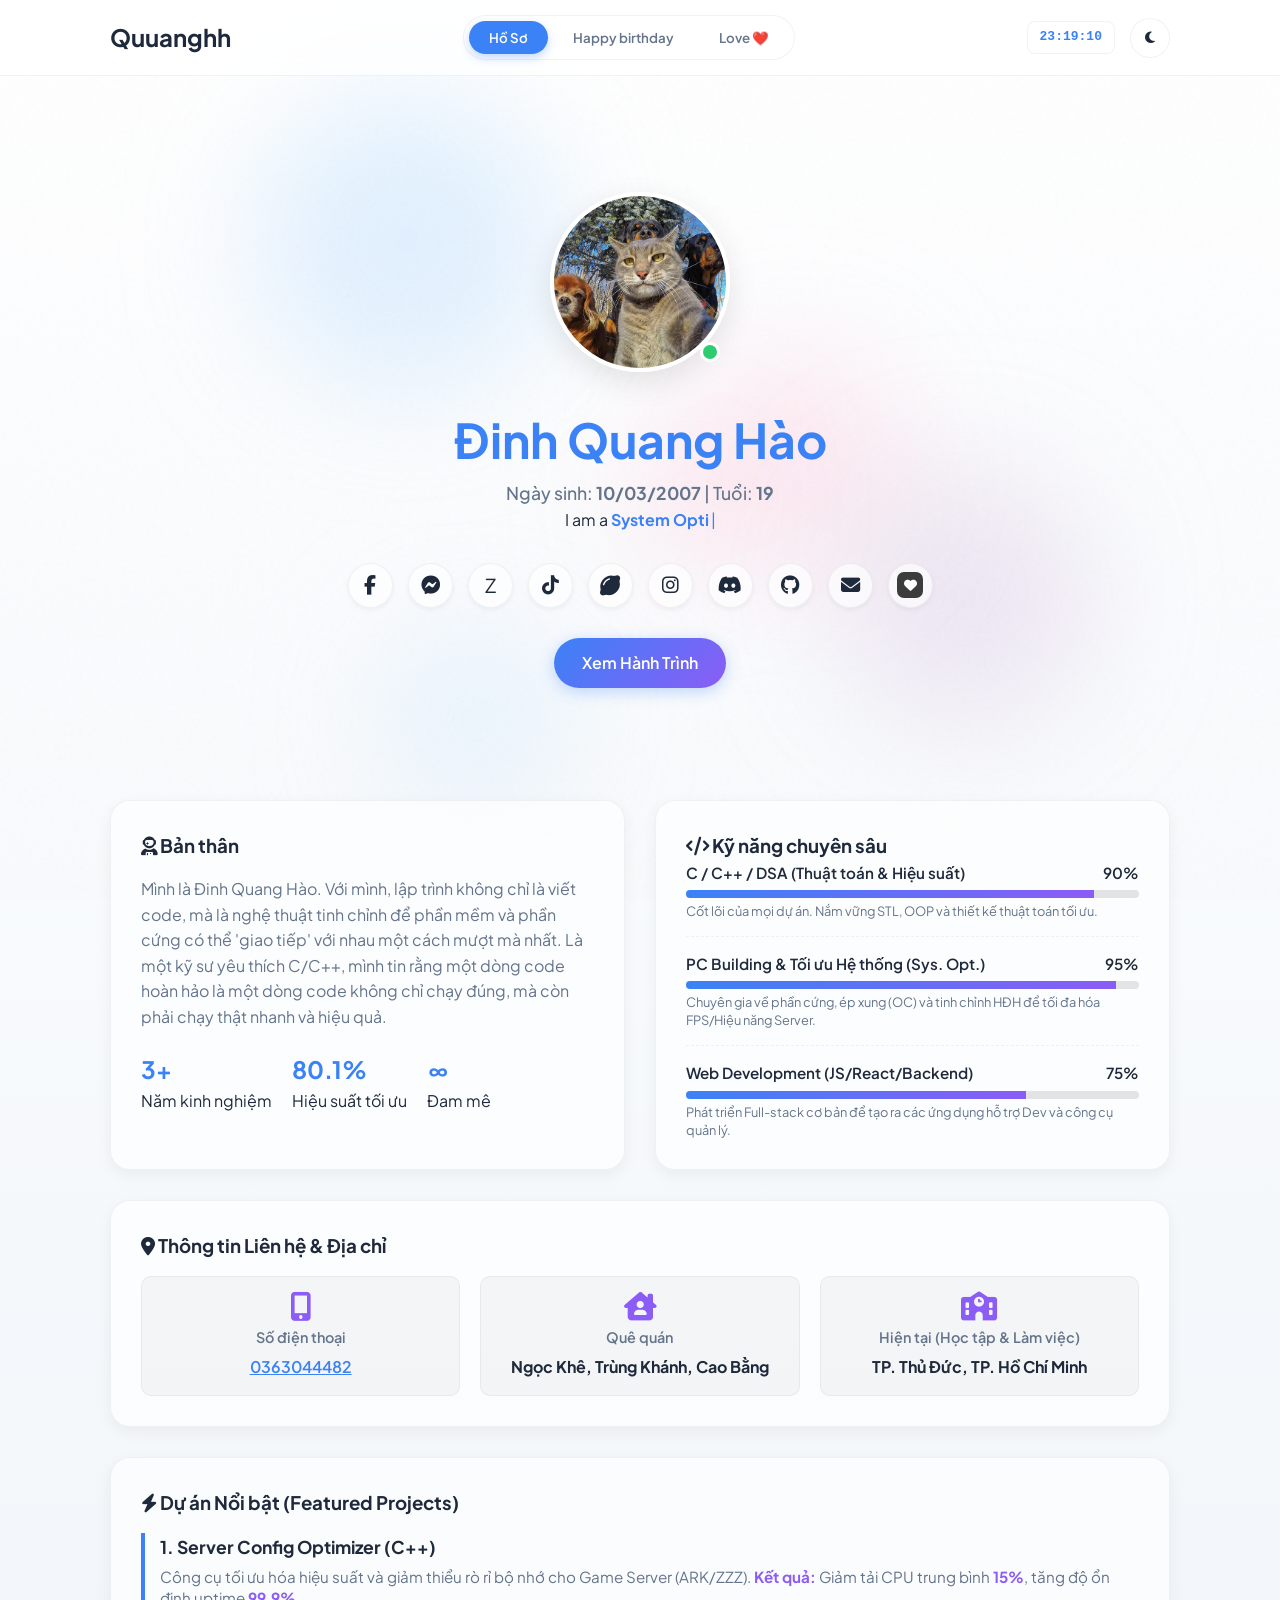
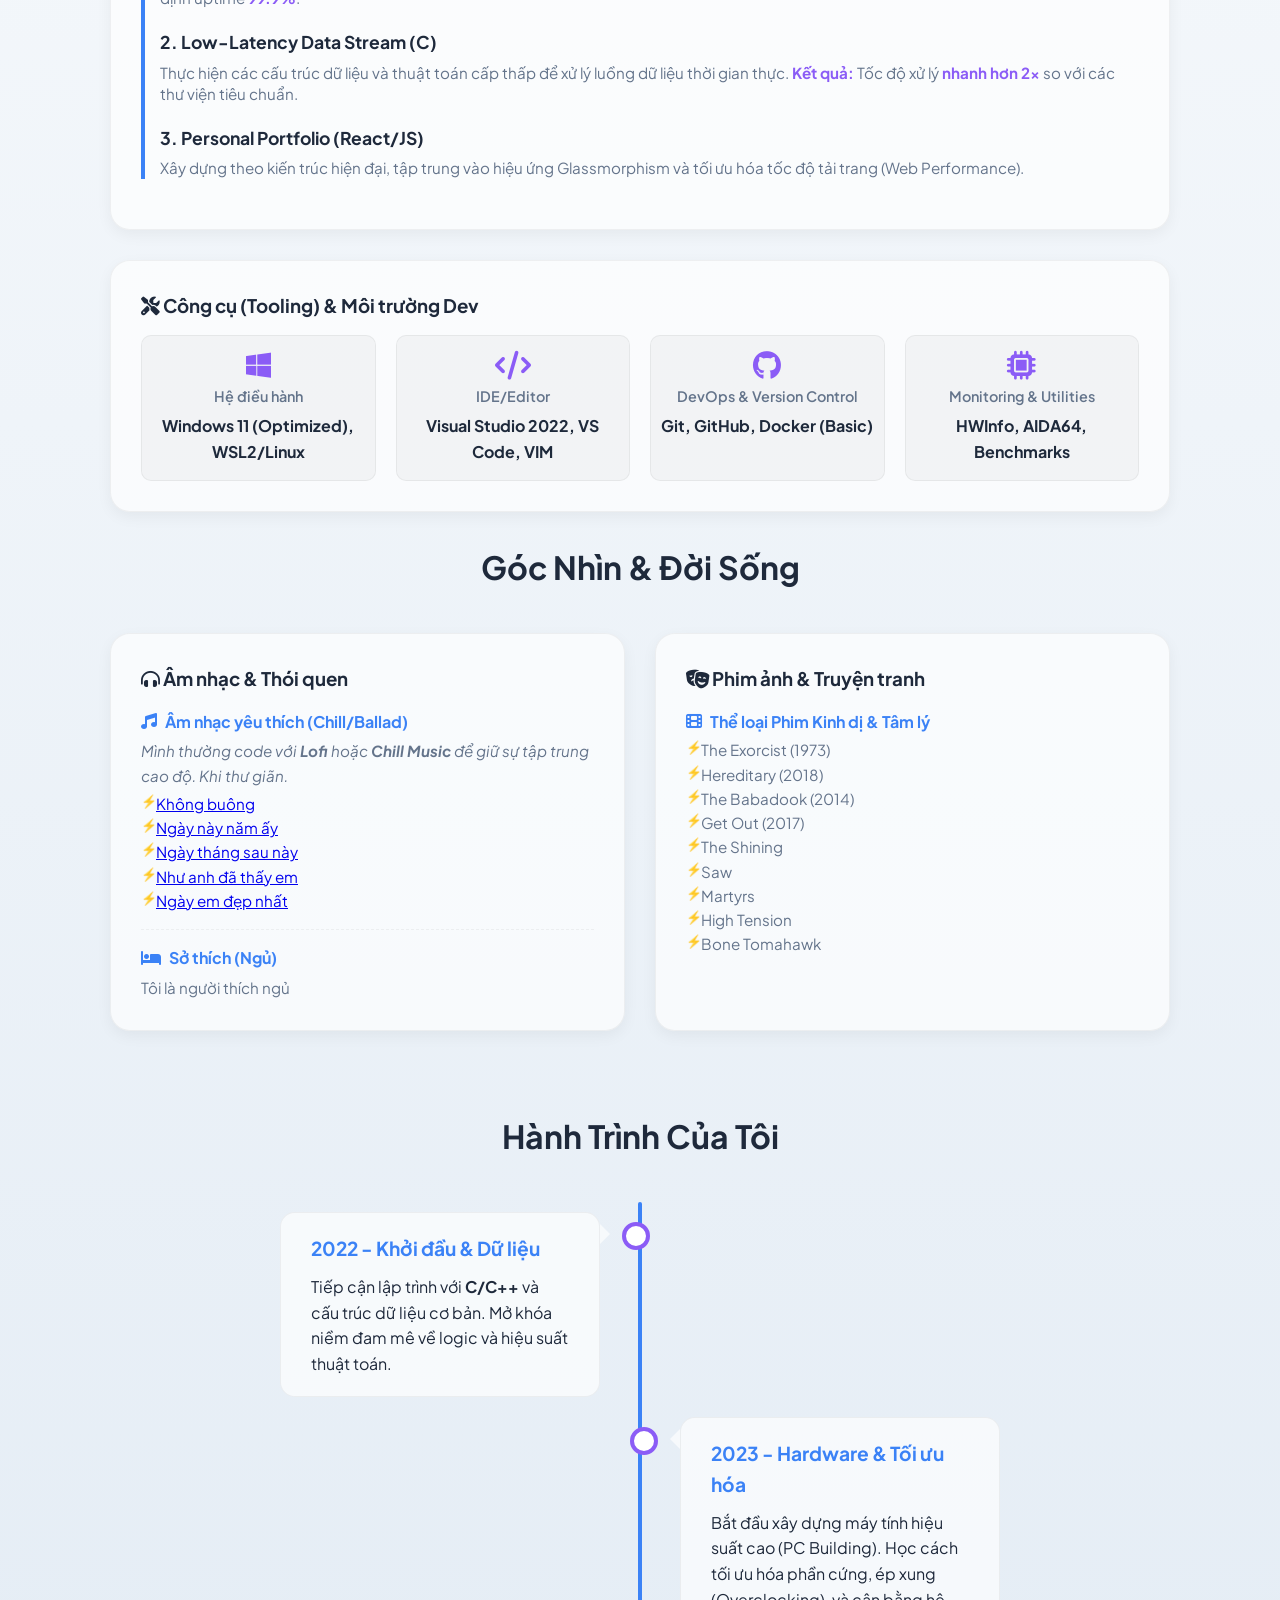
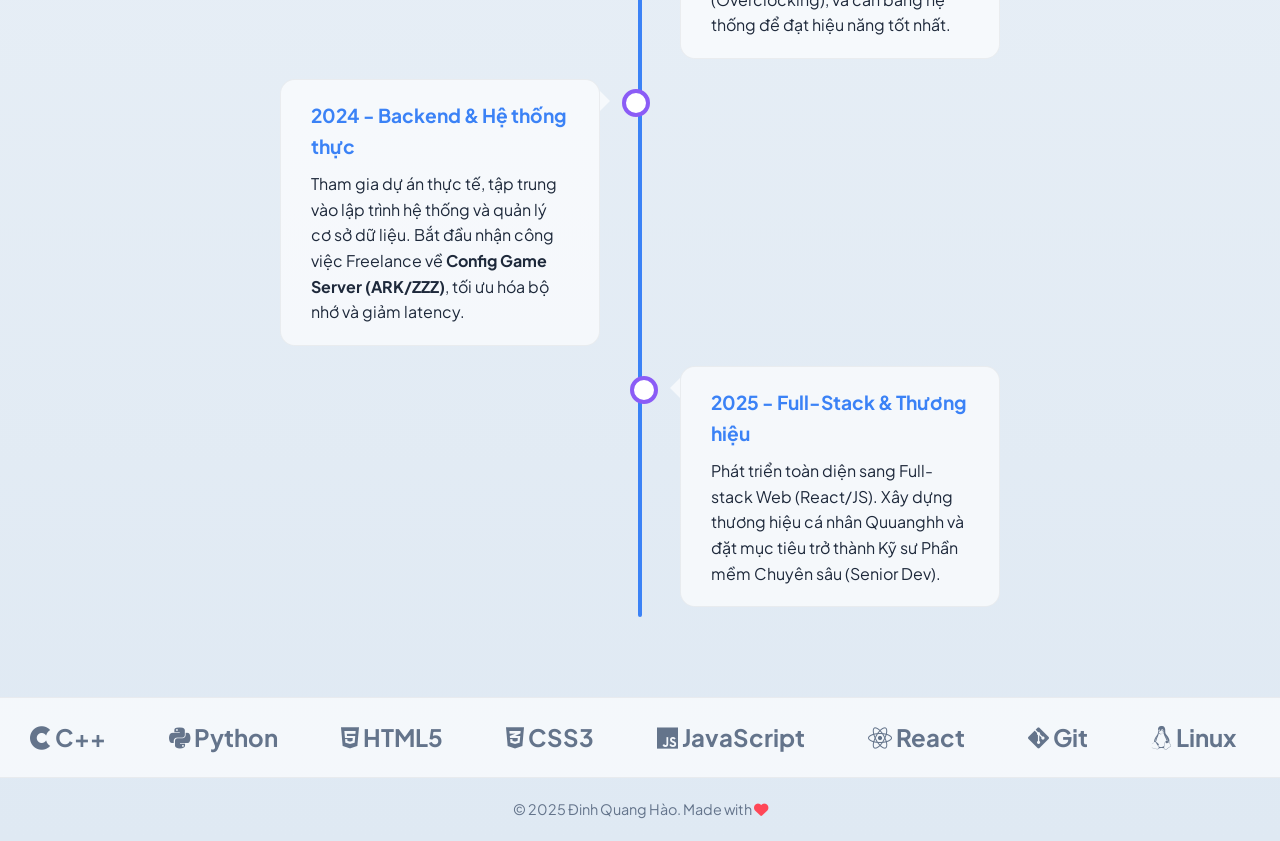
==== commit 5c219660: "Fix portfolio UI and add configurable visitor dashboard" ====
--- a/index.html
+++ b/index.html
@@ -19,7 +19,7 @@
 
     <meta property="og:title" content="Đinh Quang Hào | Portfolio Cá Nhân">
     <meta property="og:description" content="Khám phá hành trình và các dự án công nghệ của Đinh Quang Hào.">
-    <meta property="og:image" content="avatar.jpg"> 
+    <meta property="og:image" content="assets/images/avatar.jpg.png">
     <meta property="og:url" content="https://fshi0206-arch.github.io/profileQuuanghh/"> 
     <link rel="canonical" href="https://fshi0206-arch.github.io/profileQuuanghh/">
 
@@ -95,16 +95,16 @@
                 <p>I am a <span class="typing-text"></span><span class="cursor">|</span></p>
                 
                 <div class="social-links">
-                    <a href="https://www.facebook.com/share/1Ctb9f6psq/" target="_blank" class="social-icon fb" data-title="Facebook"><i class="fa-brands fa-facebook-f"></i></a>
-                    <a href="https://m.me/quanghao0310" target="_blank" class="social-icon mess" data-title="Messenger"><i class="fa-brands fa-facebook-messenger"></i></a>
-                    <a href="https://zalo.me/0363044482" target="_blank" class="social-icon zalo" data-title="Zalo">Z</a>
-                    <a href="https://www.tiktok.com/@hafo10032007" target="_blank" class="social-icon tiktok" data-title="TikTok"><i class="fa-brands fa-tiktok"></i></a>
-                    <a href="https://www.lemon8-app.com/@yourusername" target="_blank" class="social-icon lemon8" data-title="Lemon8"><i class="fas fa-lemon"></i></a>
-                    <a href="https://www.instagram.com/quuanghafo?igsh=M2RwNmR0MXViYng5&utm_source=qr" target="_blank" class="social-icon ig" data-title="Instagram"><i class="fa-brands fa-instagram"></i></a>
-                    <a href="https://discord.com/users/waifanabyss" target="_blank" class="social-icon dc" data-title="Discord"><i class="fa-brands fa-discord"></i></a>
-                    <a href="https://github.com/fshi0206-arch" target="_blank" class="social-icon gh" data-title="GitHub"><i class="fa-brands fa-github"></i></a>
-                    <a href="mailto:fshi0206@gmail.com" target="_blank" class="social-icon mail" data-title="Email"><i class="fas fa-envelope"></i></a>
-                    <a href="https://locket.cam/qquanghhao" target="_blank" class="social-icon locket" data-title="Locket"><div class="locket-box"><i class="fa-solid fa-heart"></i></div></a>
+                    <a href="https://www.facebook.com/share/1Ctb9f6psq/" target="_blank" rel="noopener noreferrer" class="social-icon fb" data-title="Facebook"><i class="fa-brands fa-facebook-f"></i></a>
+                    <a href="https://m.me/quanghao0310" target="_blank" rel="noopener noreferrer" class="social-icon mess" data-title="Messenger"><i class="fa-brands fa-facebook-messenger"></i></a>
+                    <a href="https://zalo.me/0363044482" target="_blank" rel="noopener noreferrer" class="social-icon zalo" data-title="Zalo">Z</a>
+                    <a href="https://www.tiktok.com/@hafo10032007" target="_blank" rel="noopener noreferrer" class="social-icon tiktok" data-title="TikTok"><i class="fa-brands fa-tiktok"></i></a>
+                    <a href="https://www.lemon8-app.com/@yourusername" target="_blank" rel="noopener noreferrer" class="social-icon lemon8" data-title="Lemon8"><i class="fas fa-lemon"></i></a>
+                    <a href="https://www.instagram.com/quuanghafo?igsh=M2RwNmR0MXViYng5&utm_source=qr" target="_blank" rel="noopener noreferrer" class="social-icon ig" data-title="Instagram"><i class="fa-brands fa-instagram"></i></a>
+                    <a href="https://discord.com/users/waifanabyss" target="_blank" rel="noopener noreferrer" class="social-icon dc" data-title="Discord"><i class="fa-brands fa-discord"></i></a>
+                    <a href="https://github.com/fshi0206-arch" target="_blank" rel="noopener noreferrer" class="social-icon gh" data-title="GitHub"><i class="fa-brands fa-github"></i></a>
+                    <a href="mailto:fshi0206@gmail.com" target="_blank" rel="noopener noreferrer" class="social-icon mail" data-title="Email"><i class="fas fa-envelope"></i></a>
+                    <a href="https://locket.cam/qquanghhao" target="_blank" rel="noopener noreferrer" class="social-icon locket" data-title="Locket"><div class="locket-box"><i class="fa-solid fa-heart"></i></div></a>
                 </div>
 
                 <a href="#journey" class="btn">Xem Hành Trình</a> 
@@ -171,11 +171,11 @@
                 <div class="project-list">
                     <div class="project-item">
                         <h4>1. Server Config Optimizer (C++)</h4>
-                        <p>Công cụ tối ưu hóa hiệu suất và giảm thiểu rò rỉ bộ nhớ cho Game Server (ARK/ZZZ). **Kết quả:** Giảm tải CPU trung bình **15%**, tăng độ ổn định uptime **99.9%**.</p>
+                        <p>Công cụ tối ưu hóa hiệu suất và giảm thiểu rò rỉ bộ nhớ cho Game Server (ARK/ZZZ). <strong>Kết quả:</strong> Giảm tải CPU trung bình <strong>15%</strong>, tăng độ ổn định uptime <strong>99.9%</strong>.</p>
                     </div>
                     <div class="project-item">
                         <h4>2. Low-Latency Data Stream (C)</h4>
-                        <p>Thực hiện các cấu trúc dữ liệu và thuật toán cấp thấp để xử lý luồng dữ liệu thời gian thực. **Kết quả:** Tốc độ xử lý **nhanh hơn 2x** so với các thư viện tiêu chuẩn.</p>
+                        <p>Thực hiện các cấu trúc dữ liệu và thuật toán cấp thấp để xử lý luồng dữ liệu thời gian thực. <strong>Kết quả:</strong> Tốc độ xử lý <strong>nhanh hơn 2x</strong> so với các thư viện tiêu chuẩn.</p>
                     </div>
                     <div class="project-item">
                         <h4>3. Personal Portfolio (React/JS)</h4>
@@ -219,14 +219,14 @@
                     <div class="meta-item">
                         <h4><i class="fa-solid fa-music"></i> Âm nhạc yêu thích (Chill/Ballad)</h4>
                         <p style="color: var(--text-sub); font-style: italic; font-size: 0.95rem; margin-bottom: 5px;">
-                             Mình thường code với **Lofi** hoặc **Chill Music** để giữ sự tập trung cao độ. Khi thư giãn.
+                             Mình thường code với <strong>Lofi</strong> hoặc <strong>Chill Music</strong> để giữ sự tập trung cao độ. Khi thư giãn.
                         </p>
                         <ul id="musicList" class="simple-list-styled music-list">
-                            <li data-id="VIDEO_ID_1" onclick="playSong(this)">Không buông</li>
-                            <li data-id="VIDEO_ID_2" onclick="playSong(this)">Ngày này năm ấy</li>
-                            <li data-id="VIDEO_ID_3" onclick="playSong(this)">Ngày tháng sau này</li>
-                            <li data-id="VIDEO_ID_4" onclick="playSong(this)">Như anh đã thấy em</li>
-                            <li data-id="VIDEO_ID_5" onclick="playSong(this)">Ngày em đẹp nhất</li>
+                            <li><a href="https://www.youtube.com/results?search_query=Kh%C3%B4ng%20bu%C3%B4ng" target="_blank" rel="noopener noreferrer">Không buông</a></li>
+                            <li><a href="https://www.youtube.com/results?search_query=Ng%C3%A0y%20n%C3%A0y%20n%C4%83m%20%E1%BA%A5y" target="_blank" rel="noopener noreferrer">Ngày này năm ấy</a></li>
+                            <li><a href="https://www.youtube.com/results?search_query=Ng%C3%A0y%20th%C3%A1ng%20sau%20n%C3%A0y" target="_blank" rel="noopener noreferrer">Ngày tháng sau này</a></li>
+                            <li><a href="https://www.youtube.com/results?search_query=Nh%C6%B0%20anh%20%C4%91%C3%A3%20th%E1%BA%A5y%20em" target="_blank" rel="noopener noreferrer">Như anh đã thấy em</a></li>
+                            <li><a href="https://www.youtube.com/results?search_query=Ng%C3%A0y%20em%20%C4%91%E1%BA%B9p%20nh%E1%BA%A5t" target="_blank" rel="noopener noreferrer">Ngày em đẹp nhất</a></li>
                         </ul>
                     </div>
                     <div class="meta-item">
@@ -323,7 +323,7 @@
             <div class="love-card-premium">
                 <div class="love-content">
 
-                    <h2 class="love-title"></h2>
+                    <h2 class="love-title">Hành trình trưởng thành</h2>
 
                     <div class="main-heart-container">
                         <i class="fa-solid fa-cake-candles main-heart-icon"></i>
@@ -381,7 +381,7 @@
             <div class="glass-card" style="text-align:center">
 
 
-                <img src="crush.jpg" alt="Chưa có ảnh"
+                <img src="./assets/images/avatar.jpg.png" alt="Ảnh đại diện"
                 style="width:180px;height:180px;border-radius:50%;object-fit:cover;margin-bottom:20px;">
 
                 <h3>Không có</h3>
@@ -406,7 +406,7 @@
 
     <div id="zaloModal" class="qr-modal" onclick="toggleZaloQR()">
         <div class="qr-content" onclick="event.stopPropagation()">
-            <img src="./assets/images/zalo-qr.png" alt="Quét Zalo của tôi">
+            <img src="./assets/images/zalo-qr.png.png" alt="Quét Zalo của tôi">
             <p>Quét mã để kết nối Zalo</p>
             <button onclick="toggleZaloQR()">Đóng</button>
         </div>
--- a/css/style.css
+++ b/css/style.css
@@ -171,8 +171,8 @@
 }
 
 .reveal { 
-    opacity: 0; 
-    transform: translateY(30px); 
+    opacity: 1;
+    transform: translateY(0);
     transition: 1s; 
 }
 
@@ -304,14 +304,50 @@
     box-shadow: 0 10px 30px rgba(0,0,0,0.1); 
 }
 
-[data-theme="dark"] .avatar-img { border-color: #0f172a; box-shadow: var(--neon-glow); }
-.status-dot { position: absolute; bottom: 10px; right: 10px; width: 20px; height: 20px; background: #2ecc71; border-radius: 50%; border: 3px solid #fff; }
-[data-theme="dark"] .status-dot { border-color: #0f172a; }
-.hero h1 { font-size: 3rem; margin-bottom: 10px; }
-.hero span { color: var(--primary); }
-.typing-text { color: var(--accent); font-weight: 700; }
-.cursor { animation: blink 1s infinite; margin-left: 2px; }
-@keyframes blink { 50% { opacity: 0; } }
+[data-theme="dark"] .avatar-img { 
+    border-color: #0f172a; 
+    box-shadow: var(--neon-glow);
+}
+
+.status-dot { 
+    position: absolute; 
+    bottom: 10px; 
+    right: 10px; 
+    width: 20px; 
+    height: 20px; 
+    background: #2ecc71; 
+    border-radius: 50%; 
+    border: 3px solid #fff; 
+}
+
+[data-theme="dark"] .status-dot { 
+    border-color: #0f172a; 
+}
+
+.hero h1 { 
+    font-size: 3rem; 
+    margin-bottom: 10px; 
+}
+
+.hero span { 
+    color: var(--primary); 
+}
+
+.typing-text { 
+    color: var(--accent); 
+    font-weight: 700; 
+}
+
+.cursor { 
+    animation: blink 1s infinite; 
+    margin-left: 2px; 
+}
+
+@keyframes blink { 
+    50% { opacity: 0; 
+    } 
+}
+
 .social-links {
     display: flex;
     gap: 15px;
@@ -341,8 +377,12 @@
     transparent;
 }
 
-.fb:hover { background: #1877F2; } 
-.mess:hover { background: #00B2FF; } 
+.fb:hover { 
+    background: #1877F2;
+} 
+.mess:hover { 
+    background: #00B2FF;
+} 
 
 .zalo:hover {
     background: #0068ff;
@@ -358,10 +398,13 @@
     border-color: #2af5ff;
 }
 
-.social-icon.lemon8 img {
-    width: 18px;
-    height: 18px;
-    object-fit: contain;
+.social-icon.lemon8 i {
+    font-size: 1.2em;
+}
+
+.social-icon.lemon8:hover i {
+    color: #FFD700;
+    font-size: 1.2em;
 }
 
 .gh:hover { 
@@ -476,24 +519,101 @@
     bottom: -45px;
 }
 
-.btn { display: inline-block; padding: 12px 28px; background: linear-gradient(135deg, var(--primary), var(--accent)); color: white; border-radius: 50px; text-decoration: none; font-weight: 600; transition: 0.3s; border: none; cursor: pointer; margin-top: 30px; box-shadow: 0 4px 15px rgba(59, 130, 246, 0.3); }
-.btn:hover { transform: translateY(-2px); box-shadow: 0 6px 20px rgba(59, 130, 246, 0.5); }
-
-.grid-2 { display: grid; grid-template-columns: 1fr 1fr; gap: 30px; margin-bottom: 30px; } 
-@media (max-width: 768px) { .grid-2 { grid-template-columns: 1fr; } }
-
-.glass-card { background: var(--glass); border: 1px solid var(--border); padding: 30px; border-radius: 20px; transition: 0.3s; box-shadow: 0 5px 15px rgba(0,0,0,0.05); }
-.glass-card:hover { transform: translateY(-5px); border-color: var(--primary); box-shadow: var(--neon-glow); }
-.stats-row { display: flex; gap: 20px; margin-top: 20px; }
-.stat strong { font-size: 1.5rem; color: var(--primary); display: block; }
-
-.skill-item { margin-bottom: 15px; padding-bottom: 15px; border-bottom: 1px dashed var(--border); } 
-.skill-item:last-child { border-bottom: none; padding-bottom: 0; margin-bottom: 0; }
-
-.skill-info { display: flex; justify-content: space-between; margin-bottom: 5px; font-size: 0.95rem; font-weight: 600; }
-.progress-bar { width: 100%; height: 8px; background: rgba(0,0,0,0.1); border-radius: 5px; overflow: hidden; margin-bottom: 5px; }
-[data-theme="dark"] .progress-bar { background: rgba(255,255,255,0.1); }
-.fill { height: 100%; background: linear-gradient(90deg, var(--primary), var(--accent)); }
+.btn { 
+    display: inline-block; 
+    padding: 12px 28px; 
+    background: linear-gradient(135deg, var(--primary), var(--accent)); 
+    color: white; 
+    border-radius: 50px; text-decoration: none; 
+    font-weight: 600; 
+    transition: 0.3s; border: none; 
+    cursor: pointer; 
+    margin-top: 30px; 
+    box-shadow: 0 4px 15px rgba(59, 130, 246, 0.3); 
+}
+
+.btn:hover { 
+    transform: translateY(-2px); 
+    box-shadow: 0 6px 20px rgba(59, 130, 246, 0.5); 
+}
+
+.grid-2 { 
+    display: grid; 
+    grid-template-columns: 1fr 1fr; 
+    gap: 30px; 
+    margin-bottom: 30px; 
+} 
+
+@media (max-width: 768px) { 
+    .grid-2 { 
+        grid-template-columns: 1fr; 
+    } 
+}
+
+.glass-card { 
+    background: var(--glass); 
+    border: 1px solid var(--border); 
+    padding: 30px; 
+    border-radius: 20px; 
+    transition: 0.3s; 
+    box-shadow: 0 5px 15px rgba(0,0,0,0.05); 
+}
+
+.glass-card:hover { 
+    transform: translateY(-5px); 
+    border-color: var(--primary); 
+    box-shadow: var(--neon-glow); 
+}
+
+.stats-row { 
+    display: flex; 
+    gap: 20px; 
+    margin-top: 20px; 
+}
+
+.stat strong { 
+    font-size: 1.5rem; 
+    color: var(--primary); 
+    display: block; 
+}
+
+.skill-item { 
+    margin-bottom: 15px; 
+    padding-bottom: 15px; 
+    border-bottom: 1px dashed var(--border); 
+} 
+
+.skill-item:last-child { 
+    border-bottom: none; 
+    padding-bottom: 0; 
+    margin-bottom: 0; 
+}
+
+.skill-info { 
+    display: flex; 
+    justify-content: space-between; 
+    margin-bottom: 5px; 
+    font-size: 0.95rem; 
+    font-weight: 600; 
+}
+
+.progress-bar { 
+    width: 100%; 
+    height: 8px; 
+    background: rgba(0,0,0,0.1); 
+    border-radius: 5px; 
+    overflow: hidden; 
+    margin-bottom: 5px; 
+}
+
+[data-theme="dark"] .progress-bar { 
+    background: rgba(255,255,255,0.1); 
+}
+
+.fill { 
+    height: 100%;
+    background: linear-gradient(90deg, var(--primary), var(--accent)); 
+}
 
 .skill-desc { 
     display: block;
@@ -615,7 +735,11 @@
     color: var(--accent);
 }
 
-.section-title { text-align: center; font-size: 2rem; margin-bottom: 40px; }
+.section-title { 
+    text-align: center; 
+    font-size: 2rem; 
+    margin-bottom: 40px; 
+}
 
 .love-card-premium { 
     width: 100%; 
@@ -678,7 +802,14 @@
     animation: rotate-bg 20s linear infinite; 
     z-index: 0; 
 }
-@keyframes rotate-bg { 0% { transform: rotate(0deg); } 100% { transform: rotate(360deg); } }
+@keyframes rotate-bg { 
+    0% { 
+        transform: rotate(0deg); 
+    } 
+    100% { 
+        transform: rotate(360deg); 
+    } 
+}
 
 
 .love-title { 
@@ -706,11 +837,22 @@
 }
 
 @keyframes pulse-beat { 
-    0% { transform: translate(-50%, -50%) scale(0.85); opacity: 0.25; } 
-    20% { transform: translate(-50%, -50%) scale(1.2); opacity: 0.45; text-shadow: 0 0 20px var(--love); } 
-    40% { transform: translate(-50%, -50%) scale(0.9); opacity: 0.3; }
-    60% { transform: translate(-50%, -50%) scale(1.1); opacity: 0.4; }
-    100% { transform: translate(-50%, -50%) scale(0.85); opacity: 0.25; } 
+    0% { transform: translate(-50%, -50%) scale(0.85);
+        opacity: 0.25; 
+    } 
+    20% { transform: translate(-50%, -50%) scale(1.2); 
+        opacity: 0.45; 
+        text-shadow: 0 0 20px var(--love); 
+    } 
+    40% { transform: translate(-50%, -50%) scale(0.9); 
+        opacity: 0.3; 
+    }
+    60% { transform: translate(-50%, -50%) scale(1.1); 
+        opacity: 0.4; 
+    }
+    100% { transform: translate(-50%, -50%) scale(0.85); 
+        opacity: 0.25; 
+    } 
 }
 
 
@@ -1107,19 +1249,118 @@
     }
 }
 
-.timeline { position: relative; max-width: 800px; margin: 0 auto 80px; } 
-.timeline::after { content: ''; position: absolute; width: 4px; background: var(--primary); top: 0; bottom: 0; left: 50%; margin-left: -2px; border-radius: 5px; }
-.timeline-item { padding: 10px 40px; position: relative; width: 50%; box-sizing: border-box; }
-.timeline-item::after { content: ''; position: absolute; width: 20px; height: 20px; right: -10px; top: 20px; background: var(--bg-main); border: 4px solid var(--accent); border-radius: 50%; z-index: 1; }
-.left { left: 0; }
-.right { left: 50%; }
-.right::after { left: -10px; }
-.left::before { content: " "; position: absolute; top: 22px; right: 30px; border: medium solid white; border-width: 10px 0 10px 10px; border-color: transparent transparent transparent var(--glass); }
-.right::before { content: " "; position: absolute; top: 22px; left: 30px; border: medium solid white; border-width: 10px 10px 10px 0; border-color: transparent var(--glass) transparent transparent; }
-.timeline-item .content { padding: 20px 30px; background: var(--glass); border: 1px solid var(--border); position: relative; border-radius: 15px; transition: 0.3s; }
-.timeline-item:hover .content { transform: scale(1.03); box-shadow: var(--neon-glow); border-color: var(--primary); }
-.timeline-item h3 { color: var(--primary); font-size: 1.2rem; font-weight: bold; margin-bottom: 10px; }
-@media (max-width: 600px) { .timeline::after { left: 31px; } .timeline-item { width: 100%; padding-left: 70px; padding-right: 25px; } .timeline-item::after { left: 21px; } .left::after, .right::after { left: 21px; } .right { left: 0%; } }
+.timeline { 
+    position: relative; 
+    max-width: 800px; 
+    margin: 0 auto 80px; 
+} 
+
+.timeline::after { 
+    content: ''; 
+    position: absolute; 
+    width: 4px; 
+    background: var(--primary); 
+    top: 0; 
+    bottom: 0; 
+    left: 50%; 
+    margin-left: -2px; 
+    border-radius: 5px; 
+}
+
+.timeline-item { 
+    padding: 10px 40px; 
+    position: relative; 
+    width: 50%; 
+    box-sizing: border-box; 
+}
+
+.timeline-item::after { 
+    content: ''; 
+    position: absolute;
+     width: 20px; 
+     height: 20px; 
+     right: -10px; 
+     top: 20px; 
+     background: var(--bg-main); 
+     border: 4px solid var(--accent);
+      border-radius: 50%;
+      z-index: 1; 
+    }
+
+.left { 
+    left: 0; 
+}
+
+.right { 
+    left: 50%; 
+}
+
+.right::after { 
+    left: -10px; 
+}
+
+.left::before { 
+    content: " ";
+    position: absolute; 
+    top: 22px; 
+    right: 30px; 
+    border: medium solid white; 
+    border-width: 10px 0 10px 10px; 
+    border-color: transparent transparent transparent var(--glass); 
+}
+
+.right::before { 
+    content: " "; 
+    position: absolute; 
+    top: 22px; 
+    left: 30px; 
+    border: medium solid white; 
+    border-width: 10px 10px 10px 0; 
+    border-color: transparent var(--glass) transparent transparent; 
+}
+
+.timeline-item .content { 
+    padding: 20px 30px; 
+    background: var(--glass); 
+    border: 1px solid var(--border); 
+    position: relative; 
+    border-radius: 15px; 
+    transition: 0.3s; 
+}
+
+.timeline-item:hover .content { 
+    transform: scale(1.03); 
+    box-shadow: var(--neon-glow); 
+    border-color: var(--primary); 
+}
+
+.timeline-item h3 { 
+    color: var(--primary); 
+    font-size: 1.2rem; 
+    font-weight: bold; 
+    margin-bottom: 10px; 
+}
+
+@media (max-width: 600px) { 
+    .timeline::after { 
+        left: 31px; 
+    }
+    .timeline-item { 
+        width: 100%; 
+        padding-left: 70px; 
+        padding-right: 25px; 
+    } 
+    .timeline-item::after { 
+        left: 21px; 
+    } 
+    .left::after, .right::after 
+    { 
+        left: 21px; 
+    } 
+    .right { 
+        left: 0%; 
+    } 
+}
 
 .tech-marquee { 
     background: var(--glass); 
@@ -1130,10 +1371,32 @@
     white-space: nowrap; 
     margin-bottom: 0; 
 } 
-.marquee-content { display: inline-block; animation: marquee 20s linear infinite; }
-.marquee-content span { font-size: 1.5rem; font-weight: bold; color: var(--text-sub); margin: 0 30px; transition: 0.3s; }
-.marquee-content span:hover { color: var(--primary); text-shadow: 0 0 10px var(--primary); }
-@keyframes marquee { 0% { transform: translateX(0); } 100% { transform: translateX(-50%); } }
+.marquee-content { 
+    display: inline-block; 
+    animation: marquee 20s linear infinite; 
+}
+
+.marquee-content span { 
+    font-size: 1.5rem; 
+    font-weight: bold; 
+    color: var(--text-sub); 
+    margin: 0 30px; 
+    transition: 0.3s; 
+}
+
+.marquee-content span:hover {
+     color: var(--primary); 
+     text-shadow: 0 0 10px var(--primary); 
+    }
+
+@keyframes marquee {
+     0% { 
+        transform: translateX(0); 
+    } 
+    100% { 
+        transform: translateX(-50%); 
+    } 
+}
 
 footer { 
     text-align: center; 
@@ -1362,4 +1625,4 @@
     .main-heart-icon{
         font-size:6rem;
     }
-}
+}
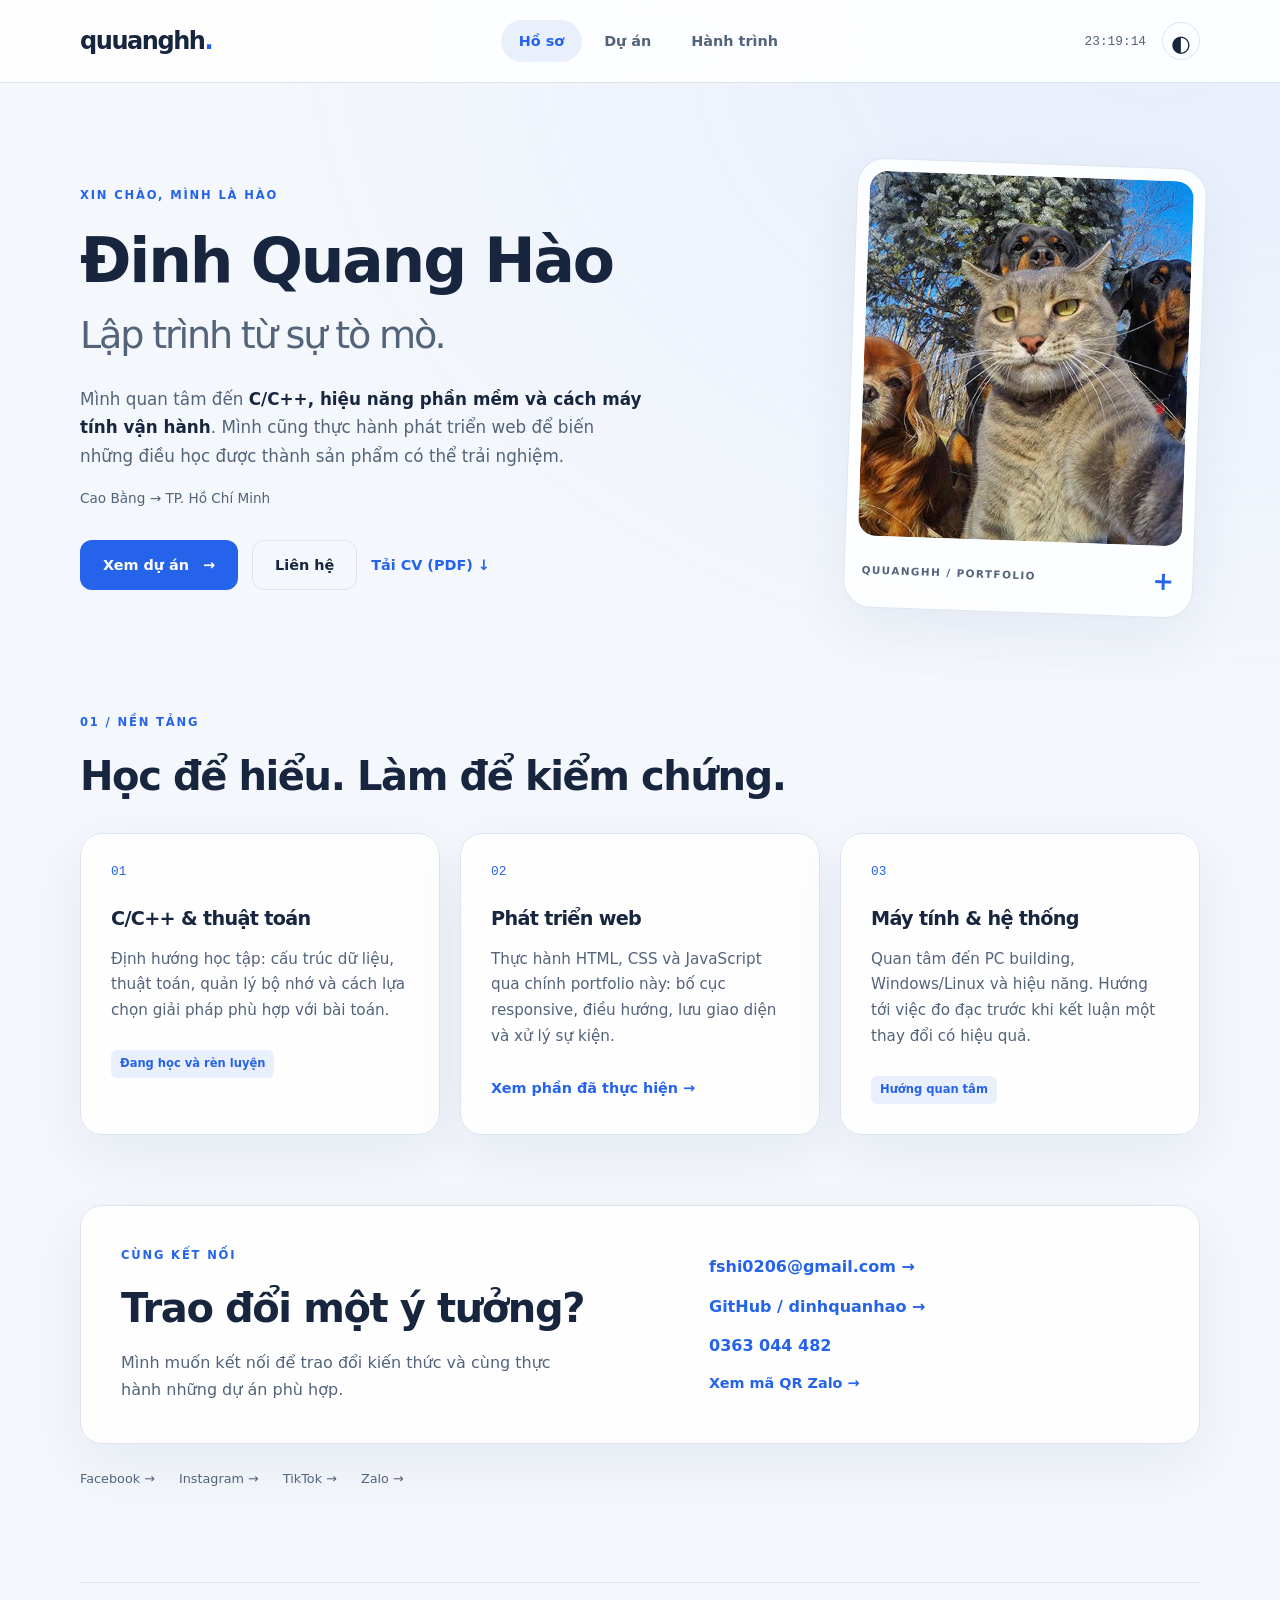
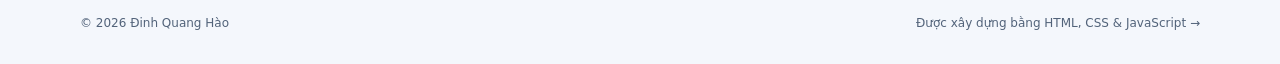
==== commit 7a5de383: "Revamp portfolio with project showcase and downloadable CV" ====
--- a/index.html
+++ b/index.html
@@ -1,6 +1,31 @@
 <!DOCTYPE html>
 <html lang="vi">
 <head>
+    <meta charset="UTF-8">
+    <meta name="viewport" content="width=device-width, initial-scale=1.0">
+    <title>Đinh Quang Hào | C/C++ & Phát triển web</title>
+    <meta name="description" content="Portfolio của Đinh Quang Hào: định hướng C/C++, tối ưu hệ thống và thực hành phát triển web. Xem dự án, hành trình học tập và CV.">
+    <meta name="author" content="Đinh Quang Hào">
+    <meta name="theme-color" content="#2563eb">
+    <meta property="og:type" content="website">
+    <meta property="og:locale" content="vi_VN">
+    <meta property="og:title" content="Đinh Quang Hào | Portfolio">
+    <meta property="og:description" content="Từ sự tò mò về máy tính đến những sản phẩm web có thể trải nghiệm. Xem dự án và kết nối với Hào.">
+    <meta property="og:image" content="https://dinhquanhao.github.io/profileQuuanghh/assets/images/avatar.jpg.png">
+    <meta property="og:url" content="https://dinhquanhao.github.io/profileQuuanghh/">
+    <link rel="canonical" href="https://dinhquanhao.github.io/profileQuuanghh/">
+    <link rel="stylesheet" href="./css/style.css">
+    <script type="application/ld+json">
+    {
+      "@context": "https://schema.org",
+      "@type": "Person",
+      "name": "Đinh Quang Hào",
+      "url": "https://dinhquanhao.github.io/profileQuuanghh/",
+      "image": "https://dinhquanhao.github.io/profileQuuanghh/assets/images/avatar.jpg.png",
+      "knowsAbout": ["C", "C++", "HTML", "CSS", "JavaScript"],
+      "sameAs": ["https://github.com/dinhquanhao", "https://www.facebook.com/share/1Ctb9f6psq/", "https://www.tiktok.com/@hafo10032007"]
+    }
+    </script>
     <script async src="https://www.googletagmanager.com/gtag/js?id=G-XXHK8LHCVC"></script>
     <script>
       window.dataLayer = window.dataLayer || [];
@@ -8,410 +33,148 @@
       gtag('js', new Date());
       gtag('config', 'G-XXHK8LHCVC');
     </script>
-
-    <meta charset="UTF-8">
-    <meta name="viewport" content="width=device-width, initial-scale=1.0">
-    
-    <title>Đinh Quang Hào | Software Engineer & System Optimizer</title>
-    <meta name="description" content="Hồ sơ cá nhân của Đinh Quang Hào - Chuyên gia tối ưu hóa hệ thống, lập trình viên C++ và Full-stack Web tại TP. Hồ Chí Minh.">
-    <meta name="keywords" content="Đinh Quang Hào, Đinh Quang Hào Cao Bằng, Đinh Quang Hào Portfolio, Quuanghh, System Optimizer, C++ Developer">
-    <meta name="author" content="Đinh Quang Hào">
-
-    <meta property="og:title" content="Đinh Quang Hào | Portfolio Cá Nhân">
-    <meta property="og:description" content="Khám phá hành trình và các dự án công nghệ của Đinh Quang Hào.">
-    <meta property="og:image" content="assets/images/avatar.jpg.png">
-    <meta property="og:url" content="https://fshi0206-arch.github.io/profileQuuanghh/"> 
-    <link rel="canonical" href="https://fshi0206-arch.github.io/profileQuuanghh/">
-
-    <script type="application/ld+json">
-    {
-      "@context": "https://schema.org",
-      "@type": "Person",
-      "name": "Đinh Quang Hào",
-      "url": "https://fshi0206-arch.github.io/profileQuuanghh/",
-      "jobTitle": "Software Engineer",
-      "alumniOf": "TP. Hồ Chí Minh",
-      "sameAs": [
-        "https://www.facebook.com/share/1Ctb9f6psq/",
-        "https://github.com/fshi0206-arch",
-        "https://tiktok.com/@quanghao.18",
-        "https://locket.cam/qquanghhao"
-      ]
-    }
-    </script>
-
-    <link rel="stylesheet" href="https://cdnjs.cloudflare.com/ajax/libs/font-awesome/6.4.0/css/all.min.css">
-    <link href="https://fonts.googleapis.com/css2?family=Plus+Jakarta+Sans:wght@300;400;600;700&family=Dancing+Script:wght@700&display=swap" rel="stylesheet">
-    <link rel="stylesheet" href="./css/style.css">
 </head>
 <body>
-
-    <div class="background-animation">
-        <div class="noise-overlay"></div>
-        <div class="particle particle-1"></div>
-        <div class="particle particle-2"></div>
-        <div class="particle particle-3"></div>
-        <div class="particle particle-4"></div>
-        <div class="particle particle-5"></div>
-    </div>
-
-    <div class="scroll-up-btn" onclick="scrollToTop()">
-        <i class="fa-solid fa-arrow-up"></i>
-    </div>
-
+    <a class="skip-link" href="#main">Bỏ qua menu</a>
     <header>
         <div class="container nav-content">
-            <div class="logo" onclick="location.reload()" style="cursor: pointer;">Quuanghh</div>
-            <div class="nav-links">
-                <button class="nav-btn active" onclick="switchPage('home', this)">Hồ Sơ</button>
-                <button class="nav-btn" onclick="switchPage('love', this)">Happy birthday</button>
-                <button class="nav-btn" onclick="switchPage('crush', this)">Love ❤️</button>
-            </div>
+            <a class="logo" href="#home" aria-label="Quuanghh — về hồ sơ">quuanghh<span>.</span></a>
+            <nav class="nav-links" aria-label="Điều hướng chính">
+                <a class="nav-btn active" href="#home" aria-current="page">Hồ sơ</a>
+                <a class="nav-btn" href="#projects">Dự án</a>
+                <a class="nav-btn" href="#journey">Hành trình</a>
+            </nav>
             <div class="header-right">
-                <div class="digital-clock" id="clock">00:00:00</div>
-                <button class="theme-toggle" onclick="toggleTheme()">
-                    <i class="fa-solid fa-moon" id="themeIcon"></i>
+                <time class="digital-clock" id="clock" aria-label="Giờ hiện tại" data-js></time>
+                <button class="theme-toggle" type="button" aria-label="Bật giao diện tối" aria-pressed="false" data-js>
+                    <span id="themeIcon" aria-hidden="true">◐</span>
                 </button>
             </div>
         </div>
     </header>
 
-    <div id="page-home" class="page-section active-page">
-        <section class="hero reveal">
+    <main id="main" tabindex="-1">
+        <section id="home" class="page-section active-page" aria-labelledby="home-title">
             <div class="container">
-                <div class="avatar-wrapper">
-                    <img src="./assets/images/avatar.jpg.png"
-                             onerror="this.src='./assets/images/avatar.jpg'; this.onerror=function(){this.src='https://cdn-icons-png.flaticon.com/512/11498/11498793.png'}" 
-                             alt="Avatar" class="avatar-img">
-                    <div class="status-dot"></div>
-                </div>
-                
-                <h1><span>Đinh Quang Hào</span></h1>
-                
-                <p id="dob-info" style="color: var(--text-sub); margin-top: -10px; font-size: 1.1rem; font-weight: 500;">
-                    Ngày sinh: Đang tính...
-                </p>
-                
-                <p>I am a <span class="typing-text"></span><span class="cursor">|</span></p>
-                
-                <div class="social-links">
-                    <a href="https://www.facebook.com/share/1Ctb9f6psq/" target="_blank" rel="noopener noreferrer" class="social-icon fb" data-title="Facebook"><i class="fa-brands fa-facebook-f"></i></a>
-                    <a href="https://m.me/quanghao0310" target="_blank" rel="noopener noreferrer" class="social-icon mess" data-title="Messenger"><i class="fa-brands fa-facebook-messenger"></i></a>
-                    <a href="https://zalo.me/0363044482" target="_blank" rel="noopener noreferrer" class="social-icon zalo" data-title="Zalo">Z</a>
-                    <a href="https://www.tiktok.com/@hafo10032007" target="_blank" rel="noopener noreferrer" class="social-icon tiktok" data-title="TikTok"><i class="fa-brands fa-tiktok"></i></a>
-                    <a href="https://www.lemon8-app.com/@yourusername" target="_blank" rel="noopener noreferrer" class="social-icon lemon8" data-title="Lemon8"><i class="fas fa-lemon"></i></a>
-                    <a href="https://www.instagram.com/quuanghafo?igsh=M2RwNmR0MXViYng5&utm_source=qr" target="_blank" rel="noopener noreferrer" class="social-icon ig" data-title="Instagram"><i class="fa-brands fa-instagram"></i></a>
-                    <a href="https://discord.com/users/waifanabyss" target="_blank" rel="noopener noreferrer" class="social-icon dc" data-title="Discord"><i class="fa-brands fa-discord"></i></a>
-                    <a href="https://github.com/fshi0206-arch" target="_blank" rel="noopener noreferrer" class="social-icon gh" data-title="GitHub"><i class="fa-brands fa-github"></i></a>
-                    <a href="mailto:fshi0206@gmail.com" target="_blank" rel="noopener noreferrer" class="social-icon mail" data-title="Email"><i class="fas fa-envelope"></i></a>
-                    <a href="https://locket.cam/qquanghhao" target="_blank" rel="noopener noreferrer" class="social-icon locket" data-title="Locket"><div class="locket-box"><i class="fa-solid fa-heart"></i></div></a>
+                <div class="hero">
+                    <div class="hero-copy">
+                        <p class="eyebrow">XIN CHÀO, MÌNH LÀ HÀO</p>
+                        <h1 id="home-title" tabindex="-1">Đinh Quang Hào<span>Lập trình từ sự tò mò.</span></h1>
+                        <p class="hero-description">Mình quan tâm đến <strong>C/C++, hiệu năng phần mềm và cách máy tính vận hành</strong>. Mình cũng thực hành phát triển web để biến những điều học được thành sản phẩm có thể trải nghiệm.</p>
+                        <p class="location">Cao Bằng → TP. Hồ Chí Minh</p>
+                        <div class="hero-actions">
+                            <a class="btn" href="#projects">Xem dự án <span aria-hidden="true">→</span></a>
+                            <a class="btn btn-secondary" href="mailto:fshi0206@gmail.com">Liên hệ</a>
+                            <a class="text-link" href="./assets/dinh-quang-hao-cv.pdf" download>Tải CV (PDF) <span aria-hidden="true">↓</span></a>
+                        </div>
+                    </div>
+                    <div class="portrait-card">
+                        <button class="avatar-wrapper" type="button" aria-label="Phóng to ảnh đại diện" aria-pressed="false" data-avatar>
+                            <img class="avatar-img" src="./assets/images/avatar.jpg.png" alt="Ảnh đại diện Đinh Quang Hào" width="320" height="360">
+                        </button>
+                        <div class="portrait-caption"><span>QUUANGHH / PORTFOLIO</span><span aria-hidden="true">+</span></div>
+                    </div>
                 </div>
 
-                <a href="#journey" class="btn">Xem Hành Trình</a> 
-            </div>
-        </section>
+                <div class="section-heading"><p class="eyebrow">01 / NỀN TẢNG</p><h2>Học để hiểu. Làm để kiểm chứng.</h2></div>
+                <div class="skill-grid">
+                    <article class="glass-card">
+                        <span class="card-number" aria-hidden="true">01</span><h3>C/C++ & thuật toán</h3>
+                        <p>Định hướng học tập: cấu trúc dữ liệu, thuật toán, quản lý bộ nhớ và cách lựa chọn giải pháp phù hợp với bài toán.</p>
+                        <span class="tag">Đang học và rèn luyện</span>
+                    </article>
+                    <article class="glass-card">
+                        <span class="card-number" aria-hidden="true">02</span><h3>Phát triển web</h3>
+                        <p>Thực hành HTML, CSS và JavaScript qua chính portfolio này: bố cục responsive, điều hướng, lưu giao diện và xử lý sự kiện.</p>
+                        <a class="text-link" href="#projects">Xem phần đã thực hiện →</a>
+                    </article>
+                    <article class="glass-card">
+                        <span class="card-number" aria-hidden="true">03</span><h3>Máy tính & hệ thống</h3>
+                        <p>Quan tâm đến PC building, Windows/Linux và hiệu năng. Hướng tới việc đo đạc trước khi kết luận một thay đổi có hiệu quả.</p>
+                        <span class="tag">Hướng quan tâm</span>
+                    </article>
+                </div>
 
-        <section class="container reveal">
-            <div class="grid-2">
-                <div class="glass-card">
-                    <h3><i class="fa-solid fa-user-astronaut"></i> Bản thân</h3>
-                    <p style="margin-top: 15px; color: var(--text-sub);">
-                        Mình là Đinh Quang Hào. Với mình, lập trình không chỉ là viết code, mà là nghệ thuật tinh chỉnh để phần mềm và phần cứng có thể 'giao tiếp' với nhau một cách mượt mà nhất. Là một kỹ sư yêu thích C/C++, mình tin rằng một dòng code hoàn hảo là một dòng code không chỉ chạy đúng, mà còn phải chạy thật nhanh và hiệu quả.
-                    </p>
-                    <div class="stats-row">
-                        <div class="stat"><strong>3+</strong><span>Năm kinh nghiệm</span></div>
-                        <div class="stat"><strong>80.1%</strong><span>Hiệu suất tối ưu</span></div>
-                        <div class="stat"><strong>∞</strong><span>Đam mê</span></div>
+                <section id="contact" class="contact-card glass-card" aria-labelledby="contact-title">
+                    <div><p class="eyebrow">CÙNG KẾT NỐI</p><h2 id="contact-title">Trao đổi một ý tưởng?</h2><p>Mình muốn kết nối để trao đổi kiến thức và cùng thực hành những dự án phù hợp.</p></div>
+                    <div class="contact-links">
+                        <a href="mailto:fshi0206@gmail.com">fshi0206@gmail.com <span aria-hidden="true">→</span></a>
+                        <a href="https://github.com/dinhquanhao" target="_blank" rel="noopener noreferrer">GitHub / dinhquanhao <span aria-hidden="true">→</span></a>
+                        <a href="tel:0363044482">0363 044 482</a>
+                        <button class="text-link" type="button" data-open-qr data-js>Xem mã QR Zalo →</button>
                     </div>
-                </div>
-                <div class="glass-card">
-                    <h3><i class="fa-solid fa-code"></i> Kỹ năng chuyên sâu</h3>
-                    <div class="skill-list">
-                        <div class="skill-item">
-                            <div class="skill-info"><span>C / C++ / DSA (Thuật toán & Hiệu suất)</span><span>90%</span></div>
-                            <div class="progress-bar"><div class="fill" style="width: 90%"></div></div>
-                            <small class="skill-desc">Cốt lõi của mọi dự án. Nắm vững STL, OOP và thiết kế thuật toán tối ưu.</small>
-                        </div>
-                        <div class="skill-item">
-                            <div class="skill-info"><span>PC Building & Tối ưu Hệ thống (Sys. Opt.)</span><span>95%</span></div>
-                            <div class="progress-bar"><div class="fill" style="width: 95%"></div></div>
-                            <small class="skill-desc">Chuyên gia về phần cứng, ép xung (OC) và tinh chỉnh HĐH để tối đa hóa FPS/Hiệu năng Server.</small>
-                        </div>
-                        <div class="skill-item">
-                            <div class="skill-info"><span>Web Development (JS/React/Backend)</span><span>75%</span></div>
-                            <div class="progress-bar"><div class="fill" style="width: 75%"></div></div>
-                            <small class="skill-desc">Phát triển Full-stack cơ bản để tạo ra các ứng dụng hỗ trợ Dev và công cụ quản lý. </small>
-                        </div>
-                    </div>
-                </div>
-            </div>
-            
-            <div class="glass-card full-width-card" style="margin-bottom: 30px;">
-                <h3><i class="fa-solid fa-location-dot"></i> Thông tin Liên hệ & Địa chỉ</h3>
-                <div class="meta-item-grid">
-                    <div class="meta-item-box">
-                        <i class="fa-solid fa-mobile-screen-button"></i>
-                        <h4>Số điện thoại</h4>
-                        <p><a href="tel:0363044482" style="color: var(--primary); font-weight: 600;">0363044482</a></p>
-                    </div>
-                    <div class="meta-item-box">
-                        <i class="fa-solid fa-house-chimney-user"></i>
-                        <h4>Quê quán</h4>
-                        <p>Ngọc Khê, Trùng Khánh, Cao Bằng</p>
-                    </div>
-                    <div class="meta-item-box">
-                        <i class="fa-solid fa-school"></i>
-                        <h4>Hiện tại (Học tập & Làm việc)</h4>
-                        <p>TP. Thủ Đức, TP. Hồ Chí Minh</p>
-                    </div>
-                </div>
-            </div>
-            <div class="glass-card full-width-card" style="margin-bottom: 30px;">
-                <h3><i class="fa-solid fa-bolt"></i> Dự án Nổi bật (Featured Projects)</h3>
-                <div class="project-list">
-                    <div class="project-item">
-                        <h4>1. Server Config Optimizer (C++)</h4>
-                        <p>Công cụ tối ưu hóa hiệu suất và giảm thiểu rò rỉ bộ nhớ cho Game Server (ARK/ZZZ). <strong>Kết quả:</strong> Giảm tải CPU trung bình <strong>15%</strong>, tăng độ ổn định uptime <strong>99.9%</strong>.</p>
-                    </div>
-                    <div class="project-item">
-                        <h4>2. Low-Latency Data Stream (C)</h4>
-                        <p>Thực hiện các cấu trúc dữ liệu và thuật toán cấp thấp để xử lý luồng dữ liệu thời gian thực. <strong>Kết quả:</strong> Tốc độ xử lý <strong>nhanh hơn 2x</strong> so với các thư viện tiêu chuẩn.</p>
-                    </div>
-                    <div class="project-item">
-                        <h4>3. Personal Portfolio (React/JS)</h4>
-                        <p>Xây dựng theo kiến trúc hiện đại, tập trung vào hiệu ứng Glassmorphism và tối ưu hóa tốc độ tải trang (Web Performance).</p>
-                    </div>
-                </div>
-            </div>
-            <div class="glass-card full-width-card" style="margin-bottom: 30px;">
-                <h3><i class="fa-solid fa-screwdriver-wrench"></i> Công cụ (Tooling) & Môi trường Dev</h3>
-                <div class="meta-item-grid">
-                    <div class="meta-item-box">
-                        <i class="fa-brands fa-windows"></i>
-                        <h4>Hệ điều hành</h4>
-                        <p>Windows 11 (Optimized), WSL2/Linux</p>
-                    </div>
-                    <div class="meta-item-box">
-                        <i class="fa-solid fa-code"></i>
-                        <h4>IDE/Editor</h4>
-                        <p>Visual Studio 2022, VS Code, VIM</p>
-                    </div>
-                    <div class="meta-item-box">
-                        <i class="fa-brands fa-github"></i>
-                        <h4>DevOps & Version Control</h4>
-                        <p>Git, GitHub, Docker (Basic)</p>
-                    </div>
-                    <div class="meta-item-box">
-                        <i class="fa-solid fa-microchip"></i>
-                        <h4>Monitoring & Utilities</h4>
-                        <p>HWInfo, AIDA64, Benchmarks</p>
-                    </div>
+                </section>
+                <div class="social-links" aria-label="Mạng xã hội">
+                    <a href="https://www.facebook.com/share/1Ctb9f6psq/" target="_blank" rel="noopener noreferrer">Facebook →</a>
+                    <a href="https://www.instagram.com/quuanghafo" target="_blank" rel="noopener noreferrer">Instagram →</a>
+                    <a href="https://www.tiktok.com/@hafo10032007" target="_blank" rel="noopener noreferrer">TikTok →</a>
+                    <a href="https://zalo.me/0363044482" target="_blank" rel="noopener noreferrer">Zalo →</a>
                 </div>
             </div>
         </section>
 
-        <section class="container reveal" style="margin-bottom: 80px;">
-            <h2 class="section-title">Góc Nhìn & Đời Sống</h2>
-            <div class="grid-2">
-                
-                <div class="glass-card">
-                    <h3><i class="fa-solid fa-headphones-simple"></i> Âm nhạc & Thói quen</h3>
-                    <div class="meta-item">
-                        <h4><i class="fa-solid fa-music"></i> Âm nhạc yêu thích (Chill/Ballad)</h4>
-                        <p style="color: var(--text-sub); font-style: italic; font-size: 0.95rem; margin-bottom: 5px;">
-                             Mình thường code với <strong>Lofi</strong> hoặc <strong>Chill Music</strong> để giữ sự tập trung cao độ. Khi thư giãn.
-                        </p>
-                        <ul id="musicList" class="simple-list-styled music-list">
-                            <li><a href="https://www.youtube.com/results?search_query=Kh%C3%B4ng%20bu%C3%B4ng" target="_blank" rel="noopener noreferrer">Không buông</a></li>
-                            <li><a href="https://www.youtube.com/results?search_query=Ng%C3%A0y%20n%C3%A0y%20n%C4%83m%20%E1%BA%A5y" target="_blank" rel="noopener noreferrer">Ngày này năm ấy</a></li>
-                            <li><a href="https://www.youtube.com/results?search_query=Ng%C3%A0y%20th%C3%A1ng%20sau%20n%C3%A0y" target="_blank" rel="noopener noreferrer">Ngày tháng sau này</a></li>
-                            <li><a href="https://www.youtube.com/results?search_query=Nh%C6%B0%20anh%20%C4%91%C3%A3%20th%E1%BA%A5y%20em" target="_blank" rel="noopener noreferrer">Như anh đã thấy em</a></li>
-                            <li><a href="https://www.youtube.com/results?search_query=Ng%C3%A0y%20em%20%C4%91%E1%BA%B9p%20nh%E1%BA%A5t" target="_blank" rel="noopener noreferrer">Ngày em đẹp nhất</a></li>
+        <section id="projects" class="page-section" aria-labelledby="projects-title">
+            <div class="container">
+                <div class="section-heading"><p class="eyebrow">02 / DỰ ÁN</p><h2 id="projects-title" tabindex="-1">Một sản phẩm, từ mã nguồn đến trải nghiệm.</h2><p>Dự án cá nhân có mã nguồn công khai để bạn xem cách mình tổ chức và xây dựng.</p></div>
+                <article class="project-card glass-card">
+                    <a class="project-preview" href="./index.html#home" aria-label="Mở demo portfolio"><img src="./assets/images/portfolio-preview.png" alt="Ảnh chụp giao diện portfolio Đinh Quang Hào" width="1200" height="800" loading="lazy"></a>
+                    <div class="project-content">
+                        <div class="project-label"><span class="tag">Dự án cá nhân</span><span>01</span></div>
+                        <h3>Quuanghh — Personal Portfolio</h3>
+                        <p>Website giới thiệu bản thân, trình bày dự án và cung cấp kênh liên hệ. Mã nguồn sử dụng HTML, CSS và JavaScript thuần.</p>
+                        <ul class="feature-list">
+                            <li>Giao diện thích ứng với điện thoại và máy tính.</li>
+                            <li>Điều hướng theo mục, hỗ trợ liên kết trực tiếp và nội dung khi tắt JavaScript.</li>
+                            <li>Chế độ sáng/tối được lưu trên trình duyệt.</li>
+                            <li>Bảng quản lý lượt truy cập dùng chung; tích hợp Firebase tùy chọn, mặc định tắt.</li>
                         </ul>
+                        <div class="tech-tags" aria-label="Công nghệ"><span>HTML5</span><span>CSS3</span><span>JavaScript</span><span>Git</span></div>
+                        <div class="project-actions">
+                            <a class="btn" href="https://github.com/dinhquanhao/profileQuuanghh" target="_blank" rel="noopener noreferrer">Xem mã nguồn →</a>
+                            <a class="text-link" href="./index.html#home">Mở demo →</a>
+                        </div>
                     </div>
-                    <div class="meta-item">
-                        <h4><i class="fa-solid fa-bed"></i> Sở thích (Ngủ)</h4>
-                        <p style="color: var(--text-sub); font-size: 0.95rem;">
-                            Tôi là người thích ngủ
-                        </p>
-                    </div>
-                </div>
-
-                <div class="glass-card">
-                    <h3><i class="fa-solid fa-theater-masks"></i> Phim ảnh & Truyện tranh</h3>
-                    <div class="meta-item">
-                        <h4><i class="fa-solid fa-film"></i> Thể loại Phim Kinh dị & Tâm lý</h4>
-                        <ul class="simple-list-styled">
-                            <li>The Exorcist (1973)</li>
-                            <li>Hereditary (2018)</li>
-                            <li>The Babadook (2014)</li>
-                            <li>Get Out (2017)</li>
-                            <li>The Shining</li>
-                            <li>Saw</li>
-                            <li>Martyrs</li>
-                            <li>High Tension</li>
-                            <li>Bone Tomahawk</li>
-                        </ul>
-                    </div>
-                    <!-- <div class="meta-item">
-                        <h4><i class="fa-solid fa-book-open"></i> Truyện tranh/Manga yêu thích</h4>
-                        <ul class="simple-list-styled">
-                            <li>Death Note</li>
-                            <li>Mushoku Tensei: Jobless Reincarnation</li>
-                            <li>The Beginning After the End</li>
-                            <li>Chainsaw Man</li>
-                        </ul>
-                    </div> -->
-                </div>
-
-            </div>
-        </section>
-        <section class="container reveal" id="journey">
-            <h2 class="section-title">Hành Trình Của Tôi</h2>
-            <div class="timeline">
-                <div class="timeline-item left">
-                    <div class="content">
-                        <h3>2022 - Khởi đầu & Dữ liệu</h3>
-                        <p>Tiếp cận lập trình với <b>C/C++</b> và cấu trúc dữ liệu cơ bản. Mở khóa niềm đam mê về logic và hiệu suất thuật toán.</p>
-                    </div>
-                </div>
-                <div class="timeline-item right">
-                    <div class="content">
-                        <h3>2023 - Hardware & Tối ưu hóa</h3>
-                        <p>Bắt đầu xây dựng máy tính hiệu suất cao (PC Building). Học cách tối ưu hóa phần cứng, ép xung (Overclocking), và cân bằng hệ thống để đạt hiệu năng tốt nhất.</p>
-                    </div>
-                </div>
-                <div class="timeline-item left">
-                    <div class="content">
-                        <h3>2024 - Backend & Hệ thống thực</h3>
-                        <p>Tham gia dự án thực tế, tập trung vào lập trình hệ thống và quản lý cơ sở dữ liệu. Bắt đầu nhận công việc Freelance về <b>Config Game Server (ARK/ZZZ)</b>, tối ưu hóa bộ nhớ và giảm latency.</p>
-                    </div>
-                </div>
-                <div class="timeline-item right">
-                    <div class="content">
-                        <h3>2025 - Full-Stack & Thương hiệu</h3>
-                        <p>Phát triển toàn diện sang Full-stack Web (React/JS). Xây dựng thương hiệu cá nhân Quuanghh và đặt mục tiêu trở thành Kỹ sư Phần mềm Chuyên sâu (Senior Dev).</p>
-                    </div>
+                </article>
+                <div class="project-notes">
+                    <div><h3>Bài toán</h3><p>Giữ website đơn giản, dễ chỉnh sửa và chạy được mà không cần công cụ build.</p></div>
+                    <div><h3>Cách thực hiện</h3><p>Tách nội dung, giao diện và tương tác; bổ sung chức năng JavaScript trên nền HTML vẫn đọc được.</p></div>
+                    <div><h3>Hướng phát triển</h3><p>Bổ sung các bài thực hành C/C++ có mã nguồn và kết quả đo cụ thể khi hoàn thành.</p></div>
                 </div>
             </div>
         </section>
 
-        <section class="tech-marquee reveal">
-            <div class="marquee-content">
-                <span><i class="fa-brands fa-cuttlefish"></i> C++</span>
-                <span><i class="fa-brands fa-python"></i> Python</span>
-                <span><i class="fa-brands fa-html5"></i> HTML5</span>
-                <span><i class="fa-brands fa-css3-alt"></i> CSS3</span>
-                <span><i class="fa-brands fa-js"></i> JavaScript</span>
-                <span><i class="fa-brands fa-react"></i> React</span>
-                <span><i class="fa-brands fa-git-alt"></i> Git</span>
-                <span><i class="fa-brands fa-linux"></i> Linux</span>
-                <span><i class="fa-brands fa-cuttlefish"></i> C++</span>
-                <span><i class="fa-brands fa-python"></i> Python</span>
-                <span><i class="fa-brands fa-html5"></i> HTML5</span>
-                <span><i class="fa-brands fa-css3-alt"></i> CSS3</span>
-                <span><i class="fa-brands fa-js"></i> JavaScript</span>
-                <span><i class="fa-brands fa-react"></i> React</span>
+        <section id="journey" class="page-section" aria-labelledby="journey-title">
+            <div class="container">
+                <div class="section-heading"><p class="eyebrow">03 / HÀNH TRÌNH</p><h2 id="journey-title" tabindex="-1">Từng bước xây nền tảng.</h2><p>Những chủ đề mình đã tiếp cận và hướng học tập tiếp theo.</p></div>
+                <div class="journey-grid">
+                    <ol class="timeline">
+                        <li><span class="timeline-year">2022</span><div><h3>Bắt đầu với C/C++</h3><p>Tiếp cận lập trình và cấu trúc dữ liệu cơ bản, hình thành sự quan tâm đến thuật toán và hiệu suất.</p></div></li>
+                        <li><span class="timeline-year">2023</span><div><h3>Tìm hiểu phần cứng</h3><p>Khám phá PC building, cấu hình máy tính và cách phần cứng ảnh hưởng đến trải nghiệm sử dụng.</p></div></li>
+                        <li><span class="timeline-year">2024</span><div><h3>Quan tâm đến hệ thống</h3><p>Tìm hiểu cấu hình game server, quản lý tài nguyên và các yếu tố ảnh hưởng đến độ trễ.</p></div></li>
+                        <li><span class="timeline-year">2025 → nay</span><div><h3>Thực hành qua sản phẩm web</h3><p>Xây dựng portfolio bằng HTML/CSS/JavaScript và tiếp tục rèn luyện lập trình C/C++.</p></div></li>
+                    </ol>
+                    <aside class="glass-card learning-card"><p class="eyebrow">HƯỚNG TIẾP THEO</p><h3>Làm rõ điều mình học bằng sản phẩm.</h3><p>Tập trung vào bài thực hành nhỏ, ghi lại cách giải quyết và đo kết quả khi cần đánh giá hiệu năng.</p><a class="text-link" href="./cv.html">Xem CV dạng web →</a><a class="text-link" href="./assets/dinh-quang-hao-cv.pdf" download>Tải CV (PDF) ↓</a></aside>
+                </div>
+                <details class="personal-notes glass-card">
+                    <summary>Ngoài những dòng code</summary>
+                    <p>Mình thích nghe Lofi, Chill và Ballad khi làm việc hoặc thư giãn; cũng quan tâm đến phim kinh dị và tâm lý.</p>
+                    <ul id="musicList" class="music-list">
+                        <li><a href="https://www.youtube.com/results?search_query=Kh%C3%B4ng%20bu%C3%B4ng" target="_blank" rel="noopener noreferrer">Không buông →</a></li>
+                        <li><a href="https://www.youtube.com/results?search_query=Ng%C3%A0y%20n%C3%A0y%20n%C4%83m%20%E1%BA%A5y" target="_blank" rel="noopener noreferrer">Ngày này năm ấy →</a></li>
+                        <li><a href="https://www.youtube.com/results?search_query=Ng%C3%A0y%20th%C3%A1ng%20sau%20n%C3%A0y" target="_blank" rel="noopener noreferrer">Ngày tháng sau này →</a></li>
+                        <li><a href="https://www.youtube.com/results?search_query=Nh%C6%B0%20anh%20%C4%91%C3%A3%20th%E1%BA%A5y%20em" target="_blank" rel="noopener noreferrer">Như anh đã thấy em →</a></li>
+                        <li><a href="https://www.youtube.com/results?search_query=Ng%C3%A0y%20em%20%C4%91%E1%BA%B9p%20nh%E1%BA%A5t" target="_blank" rel="noopener noreferrer">Ngày em đẹp nhất →</a></li>
+                    </ul>
+                </details>
             </div>
         </section>
-        
-        <footer><p>© 2025 Đinh Quang Hào. Made with <i class="fa-solid fa-heart" style="color: #ff4757;"></i></p></footer>
-    </div>
+    </main>
 
-    <div id="page-love" class="page-section">
-        <div class="love-page-container">
-            <div class="love-card-premium">
-                <div class="love-content">
-
-                    <h2 class="love-title">Hành trình trưởng thành</h2>
-
-                    <div class="main-heart-container">
-                        <i class="fa-solid fa-cake-candles main-heart-icon"></i>
-
-                        <div class="days-counter">
-                            <span id="lifeDays">0</span>
-                            <p class="days-label">Ngày</p>
-                        </div>
-                    </div>
-                        
-                    <div class="love-timer-mini" id="lifeTimer">
-                        <div class="time-unit">
-                            <span id="lifeHours">00</span>
-                            <p>Giờ</p>
-                        </div>
-
-                        <span class="time-divider">:</span>
-
-                        <div class="time-unit">
-                            <span id="lifeMinutes">00</span>
-                            <p>Phút</p>
-                        </div>
-
-                        <span class="time-divider">:</span>
-
-                        <div class="time-unit">
-                            <span id="lifeSeconds">00</span>
-                            <p>Giây</p>
-                        </div>
-                    </div>
-
-                    <div style="margin: 30px 0; font-size: 1.8rem; color: var(--text-sub);">
-                        <i class="fa-solid fa-code" style="margin: 0 15px; color: var(--primary);"></i>
-                        <i class="fa-solid fa-brain" style="margin: 0 15px; color: #ff4757;"></i>
-                    </div>
-
-                    <p class="love-quote-premium">
-                        "Sinh nhật là ngày đánh dấu thêm một tuổi mới.
-                        Đó là dịp để tận hưởng niềm vui và sự quan tâm từ mọi người. 🎉"
-                    </p>
-
-                </div>
-
-                <div class="love-bg-effect"></div>
-
-            </div>
-        </div>
-    </div>
-    <div id="page-crush" class="page-section">
-
-        <section class="container reveal">
-
-            <h2 class="section-title">Người Đặc Biệt</h2>
-
-            <div class="glass-card" style="text-align:center">
-
-
-                <img src="./assets/images/avatar.jpg.png" alt="Ảnh đại diện"
-                style="width:180px;height:180px;border-radius:50%;object-fit:cover;margin-bottom:20px;">
-
-                <h3>Không có</h3>
-
-                <p style="color:var(--text-sub);margin-top:10px;">
-                    Không người yêu, không chú thích
-                </p>
-
-                <div style="margin-top:25px">
-
-                    <p><b>Lần đầu gặp:</b> -- </p>
-                    <p><b>Ấn tượng:</b> -- </p>
-                    <p><b>Sở thích:</b> -- </p>
-
-                </div>
-
-            </div>
-
-        </section>
-
-    </div>
-
-    <div id="zaloModal" class="qr-modal" onclick="toggleZaloQR()">
-        <div class="qr-content" onclick="event.stopPropagation()">
-            <img src="./assets/images/zalo-qr.png.png" alt="Quét Zalo của tôi">
-            <p>Quét mã để kết nối Zalo</p>
-            <button onclick="toggleZaloQR()">Đóng</button>
-        </div>
-    </div>
-
+    <footer class="container"><p>© <span id="currentYear">2026</span> Đinh Quang Hào</p><a href="https://github.com/dinhquanhao/profileQuuanghh" target="_blank" rel="noopener noreferrer">Được xây dựng bằng HTML, CSS & JavaScript →</a></footer>
+    <button class="scroll-up-btn" type="button" aria-label="Về đầu trang" data-js>↑</button>
+    <dialog id="zaloModal" aria-labelledby="qr-title">
+        <div class="qr-content"><h2 id="qr-title">Kết nối qua Zalo</h2><img src="./assets/images/zalo-qr.png.png" alt="Mã QR Zalo của Đinh Quang Hào" width="280" height="280"><form method="dialog"><button class="btn" type="submit">Đóng</button></form></div>
+    </dialog>
     <script src="./js/script.js"></script>
     <script type="module" src="./js/tracker.js"></script>
 </body>
--- a/css/style.css
+++ b/css/style.css
@@ -1,1628 +1,172 @@
+:root {
+    --primary: #2563eb;
+    --primary-hover: #1d4ed8;
+    --text-main: #17263e;
+    --text-sub: #52637a;
+    --bg-main: #f4f7fc;
+    --glass: rgba(255, 255, 255, .85);
+    --border: #dce4ef;
+    --soft: #eaf0fb;
+    --shadow: 0 20px 60px rgba(38, 68, 112, .07);
+}
 body[data-theme="dark"] {
-    background: linear-gradient(135deg, #0f172a 0%, #1e1b4b 50%, #312e81 100%);
+    color-scheme: dark;
+    --primary: #93b8ff;
+    --primary-hover: #b8cfff;
+    --text-main: #eef3fc;
+    --text-sub: #b1c0d6;
+    --bg-main: #101b2d;
+    --glass: rgba(24, 39, 62, .9);
+    --border: #30435f;
+    --soft: #20334f;
+    --shadow: 0 20px 60px rgba(0, 0, 0, .15);
 }
-
-:root { 
-    --primary: #3b82f6; 
-    --accent: #8b5cf6; 
-    --love: #ff4757; 
-    --love-gradient: linear-gradient(135deg, #ff4757, #ff6b81); 
-    --bg-main: #ffffff; 
-    --text-main: #1e293b; 
-    --text-sub: #64748b; 
-    --glass: rgba(255, 255, 255, 0.65); 
-    --border: rgba(0, 0, 0, 0.05); 
-    --card-hover: rgba(0, 0, 0, 0.03); 
-    --neon-glow: 0 5px 15px rgba(0, 0, 0, 0.1); 
-    --music-glow: rgba(59, 130, 246, 0.6); 
+* { box-sizing: border-box; }
+html { scroll-behavior: smooth; scroll-padding-top: 110px; }
+body { margin: 0; background: var(--bg-main); color: var(--text-main); font-family: system-ui, -apple-system, "Segoe UI", sans-serif; line-height: 1.7; }
+body::before { content: ""; position: fixed; inset: 0; z-index: -1; pointer-events: none; background: radial-gradient(ellipse at 90% 5%, #82a9ff1a, transparent 55%); }
+a { color: var(--primary); text-underline-offset: 4px; }
+button, input { font: inherit; }
+button, a { -webkit-tap-highlight-color: transparent; }
+button { cursor: pointer; }
+a:focus-visible, button:focus-visible, summary:focus-visible { outline: 3px solid var(--primary); outline-offset: 5px; }
+[tabindex="-1"]:focus { outline: none; }
+img { max-width: 100%; display: block; }
+h1, h2, h3, p { margin: 0; }
+h1, h2, h3 { line-height: 1.25; letter-spacing: -.035em; }
+h2 { font-size: clamp(1.7rem, 3.3vw, 2.5rem); }
+h3 { font-size: 1.2rem; }
+.container { width: min(1120px, calc(100% - 48px)); margin-inline: auto; }
+.skip-link { position: fixed; top: -100px; left: 20px; padding: 12px 20px; background: var(--glass); z-index: 200; }
+.skip-link:focus { top: 10px; }
+header { position: sticky; top: 0; z-index: 100; background: var(--glass); backdrop-filter: blur(18px); border-bottom: 1px solid var(--border); }
+.nav-content { display: flex; align-items: center; justify-content: space-between; gap: 20px; min-height: 82px; }
+.logo { font-size: 1.5rem; font-weight: 800; letter-spacing: -.06em; color: var(--text-main); text-decoration: none; }
+.logo span { color: var(--primary); }
+.nav-links { display: flex; gap: 4px; }
+.nav-btn { text-decoration: none; color: var(--text-sub); font-size: .9rem; font-weight: 600; padding: 9px 18px; border-radius: 24px; }
+.nav-btn:hover, .nav-btn.active { color: var(--primary); background: var(--soft); }
+.header-right { display: flex; gap: 16px; align-items: center; }
+.digital-clock { font: 500 .8rem ui-monospace, monospace; color: var(--text-sub); font-variant-numeric: tabular-nums; }
+.theme-toggle { display: grid; place-items: center; width: 38px; height: 38px; border: 1px solid var(--border); border-radius: 50%; color: var(--text-main); background: transparent; font-size: 1.4rem; }
+[data-js] { display: none; }
+.js .theme-toggle { display: grid; }
+.js [data-open-qr] { display: inline-block; }
+.js .digital-clock { display: block; }
+.page-section { padding: 64px 0 32px; scroll-margin-top: 20px; }
+.js .page-section { display: none; }
+.js .page-section.active-page { display: block; animation: enter .3s ease-out; }
+@keyframes enter { from { opacity: .3; transform: translateY(8px); } to { opacity: 1; transform: translateY(0); } }
+.hero { display: grid; grid-template-columns: 1.5fr 1fr; gap: 80px; align-items: center; padding: 16px 0 100px; }
+.eyebrow { font-size: .72rem; font-weight: 750; letter-spacing: .16em; color: var(--primary); margin-bottom: 18px; }
+h1 { font-size: clamp(2.5rem, 4.8vw, 4rem); }
+h1 span { display: block; margin-top: 12px; color: var(--text-sub); font-size: .62em; font-weight: 450; }
+.hero-description { color: var(--text-sub); font-size: 1.05rem; margin: 25px 0 16px; max-width: 570px; }
+.hero-description strong { color: var(--text-main); font-weight: 600; }
+.location { font-size: .85rem; color: var(--text-sub); }
+.hero-actions { display: flex; align-items: center; flex-wrap: wrap; gap: 14px; margin-top: 30px; }
+.btn { display: inline-flex; align-items: center; justify-content: center; gap: 14px; border: 1px solid transparent; padding: 12px 22px; background: #2563eb; color: #fff; border-radius: 12px; font-weight: 650; text-decoration: none; font-size: .9rem; }
+.btn:hover { background: #1d4ed8; }
+.btn-secondary { background: transparent; color: var(--text-main); border-color: var(--border); }
+.btn-secondary:hover { background: var(--soft); }
+.text-link { color: var(--primary); background: transparent; border: 0; padding: 0; font-size: .9rem; font-weight: 650; text-align: left; text-decoration: none; }
+.text-link:hover { text-decoration: underline; }
+.portrait-card { width: 100%; max-width: 350px; justify-self: end; transform: rotate(2deg); padding: 12px; background: var(--glass); border: 1px solid var(--border); border-radius: 28px; box-shadow: var(--shadow); }
+.avatar-wrapper { display: block; padding: 0; background: transparent; border: 0; width: 100%; border-radius: 18px; transition: transform .2s; }
+.avatar-wrapper.zoomed { transform: scale(1.1) rotate(-2deg); box-shadow: var(--shadow); }
+.avatar-img { width: 100%; height: auto; aspect-ratio: 8 / 9; object-fit: cover; border-radius: 18px; }
+.portrait-caption { display: flex; align-items: center; justify-content: space-between; padding: 14px 5px 2px; font-size: .65rem; font-weight: 700; letter-spacing: .14em; color: var(--text-sub); }
+.portrait-caption span:last-child { font-size: 1.6rem; color: var(--primary); }
+.section-heading { max-width: 760px; margin-bottom: 32px; }
+.section-heading > p:last-child:not(.eyebrow) { color: var(--text-sub); margin-top: 18px; }
+.glass-card { background: var(--glass); border: 1px solid var(--border); border-radius: 22px; padding: 30px; box-shadow: var(--shadow); }
+.skill-grid { display: grid; grid-template-columns: repeat(3, 1fr); gap: 20px; margin-bottom: 70px; }
+.card-number { display: block; font: .8rem ui-monospace, monospace; color: var(--primary); margin-bottom: 28px; }
+.skill-grid h3 { margin-bottom: 16px; }
+.skill-grid p { color: var(--text-sub); font-size: .95rem; margin-bottom: 24px; }
+.tag { display: inline-block; font-size: .72rem; font-weight: 650; color: var(--primary); background: var(--soft); border-radius: 6px; padding: 4px 9px; }
+.contact-card { display: grid; grid-template-columns: 1.2fr 1fr; gap: 48px; padding: 40px; }
+.contact-card p:not(.eyebrow) { color: var(--text-sub); margin-top: 16px; max-width: 450px; }
+.contact-links { display: flex; flex-direction: column; gap: 12px; align-self: center; align-items: flex-start; min-width: 0; }
+.contact-links a { font-weight: 550; text-decoration: none; overflow-wrap: anywhere; }
+.contact-links a:hover { text-decoration: underline; }
+.social-links { display: flex; gap: 24px; flex-wrap: wrap; margin-top: 24px; }
+.social-links a { font-size: .8rem; text-decoration: none; color: var(--text-sub); }
+.project-card { display: grid; grid-template-columns: 1fr 1.2fr; gap: 40px; align-items: center; padding: 26px; }
+.project-preview { display: block; overflow: hidden; border-radius: 14px; border: 1px solid var(--border); }
+.project-preview img { width: 100%; height: auto; aspect-ratio: 3/2; object-fit: cover; object-position: top; transition: transform .2s; }
+.project-preview:hover img { transform: scale(1.03); }
+.project-label { display: flex; justify-content: space-between; align-items: center; color: var(--text-sub); font-size: .75rem; }
+.project-content h3 { font-size: 1.65rem; margin: 20px 0 16px; }
+.project-content p, .feature-list { color: var(--text-sub); font-size: .9rem; }
+.feature-list { padding-left: 20px; }
+.feature-list li { padding-bottom: 7px; }
+.tech-tags { display: flex; gap: 6px; flex-wrap: wrap; }
+.tech-tags span { font: .7rem ui-monospace, monospace; padding: 5px 9px; border: 1px solid var(--border); border-radius: 6px; }
+.project-actions { display: flex; align-items: center; gap: 24px; flex-wrap: wrap; margin-top: 24px; }
+.project-notes { display: grid; grid-template-columns: repeat(3, 1fr); gap: 30px; margin: 40px 0; }
+.project-notes h3 { font-size: 1rem; margin-bottom: 12px; }
+.project-notes p { color: var(--text-sub); font-size: .9rem; }
+.journey-grid { display: grid; grid-template-columns: 1.4fr 1fr; gap: 70px; }
+.timeline { list-style: none; padding: 0; margin: 0; }
+.timeline li { display: grid; grid-template-columns: 100px 1fr; gap: 20px; padding-bottom: 32px; }
+.timeline-year { color: var(--primary); font-size: .8rem; font-weight: 700; padding-top: 4px; }
+.timeline li > div { border-left: 2px solid var(--border); padding-left: 24px; }
+.timeline h3 { font-size: 1.1rem; margin-bottom: 10px; }
+.timeline p, .learning-card > p:not(.eyebrow) { color: var(--text-sub); font-size: .9rem; }
+.learning-card { align-self: start; }
+.learning-card h3 { font-size: 1.5rem; margin-bottom: 20px; }
+.learning-card a { display: block; margin-top: 22px; }
+.personal-notes { margin-top: 40px; }
+.personal-notes summary { cursor: pointer; font-weight: 650; }
+.personal-notes p { color: var(--text-sub); margin-top: 20px; }
+.music-list { display: flex; flex-wrap: wrap; gap: 12px 25px; padding: 0; list-style: none; font-size: .85rem; }
+footer { display: flex; justify-content: space-between; gap: 20px; flex-wrap: wrap; color: var(--text-sub); font-size: .75rem; border-top: 1px solid var(--border); padding-block: 30px; margin-top: 60px !important; }
+footer a { color: var(--text-sub); text-decoration: none; }
+.scroll-up-btn { position: fixed; bottom: 24px; right: 24px; border: 1px solid var(--border); border-radius: 50%; width: 42px; height: 42px; background: var(--glass); color: var(--primary); box-shadow: var(--shadow); }
+.js .scroll-up-btn.show { display: block; }
+dialog { background: var(--bg-main); color: var(--text-main); border: 1px solid var(--border); border-radius: 22px; max-width: calc(100% - 32px); padding: 28px; }
+dialog::backdrop { background: #071323b3; backdrop-filter: blur(4px); }
+.qr-content { text-align: center; }
+.qr-content img { width: 280px; height: auto; margin: 24px auto; }
+@media (max-width: 900px) {
+    .hero { gap: 40px; }
+    .skill-grid { gap: 14px; }
+    .glass-card { padding: 24px; }
+    .project-card { grid-template-columns: 1fr; }
+    .project-preview { max-height: 340px; }
+    .journey-grid { gap: 32px; }
 }
-[data-theme="dark"] { 
-    --bg-main: #0f172a; 
-    --text-main: #f8fafc; 
-    --text-sub: #94a3b8; 
-    --glass: rgba(30, 41, 59, 0.7); 
-    --border: rgba(255, 255, 255, 0.1); 
-    --card-hover: rgba(255, 255, 255, 0.05); 
-    --neon-glow: 0 0 20px rgba(59, 130, 246, 0.5); 
-    --music-glow: rgba(59, 130, 246, 0.8);  
+@media (max-width: 680px) {
+    .container { width: calc(100% - 36px); }
+    .nav-content { min-height: 104px; gap: 8px; flex-wrap: wrap; padding-block: 12px; }
+    .logo { font-size: 1.3rem; }
+    .nav-links { order: 3; width: 100%; justify-content: center; }
+    .nav-btn { font-size: .8rem; padding: 7px 16px; }
+    .js .digital-clock { display: none; }
+    .theme-toggle { width: 32px; height: 32px; }
+    .page-section { padding-top: 38px; }
+    .hero { grid-template-columns: 1fr; gap: 40px; padding: 10px 0 60px; }
+    h1 { font-size: 2.6rem; }
+    .hero-description { font-size: 1rem; }
+    .portrait-card { justify-self: center; max-width: 260px; }
+    .skill-grid, .contact-card, .project-notes, .journey-grid { grid-template-columns: 1fr; }
+    .skill-grid { gap: 16px; margin-bottom: 44px; }
+    .card-number { margin-bottom: 16px; }
+    .contact-card { gap: 28px; }
+    .project-content h3 { font-size: 1.45rem; }
+    .timeline li { grid-template-columns: 75px 1fr; gap: 10px; }
+    .timeline li > div { padding-left: 16px; }
+    footer { margin-top: 36px !important; }
+    .scroll-up-btn { bottom: 14px; right: 14px; }
 }
-* { margin: 0; 
-    padding: 0; 
-    box-sizing: border-box; 
-    scroll-behavior: smooth; 
+@media (prefers-reduced-motion: reduce) {
+    html { scroll-behavior: auto; }
+    *, *::before, *::after { animation: none !important; transition: none !important; }
 }
-
-body { background:
-    linear-gradient(to top, #dfe9f3 0%, #ffffff 100%); 
-    color: var(--text-main); font-family: 'Plus Jakarta Sans', sans-serif; 
-    overflow-x: hidden; 
-    transition: 0.5s; 
-    line-height: 1.6; 
-    min-height: 100vh;
+@media print {
+    header, .hero-actions, .social-links, [data-js], dialog { display: none !important; }
+    .js .page-section { display: block; }
+    .glass-card { box-shadow: none; break-inside: avoid; }
+    body { background: white; color: #17263e; }
 }
-
-.background-animation {
-    position: fixed;
-    top: 0;
-    left: 0;
-    width: 100%;
-    height: 100%;
-
-    z-index: -1;
-    overflow: hidden;
-    pointer-events: none;
-}
-
-.noise-overlay { position: absolute; 
-    top: 0; 
-    left: 0; 
-    width: 100%; 
-    height: 100%; 
-    opacity: 0.03; 
-    background-image: url("data:image/svg+xml,%3Csvg viewBox='0 0 250 250' xmlns='http://www.w3.org/2000/svg'%3E%3Cfilter id='noiseFilter'%3E%3CfeTurbulence type='fractalNoise' baseFrequency='0.85' numOctaves='3' stitchTiles='stitch'/%3E%3C/filter%3E%3Crect width='100%25' height='100%25' filter='url(%23noiseFilter)'/%3E%3C/svg%3E"); 
-    mix-blend-mode: overlay; 
-}
-
-.particle { position: absolute; 
-    border-radius: 50%; 
-    filter: blur(60px); 
-    opacity: 0.3; 
-    mix-blend-mode: multiply; 
-    animation: drift 25s infinite alternate ease-in-out; 
-}
-
-[data-theme="dark"] .particle { mix-blend-mode: screen; 
-    opacity: 0.4; 
-    filter: blur(50px); 
-}
-.particle-1 { top: 10%; 
-    left: 20%; 
-    width: 300px; 
-    height: 300px; 
-    background: #a2d2ff; 
-    animation-duration: 30s; 
-}
-
-.particle-2 { bottom: 20%; 
-    right: 15%; 
-    width: 250px; 
-    height: 250px; 
-    background: #cdb4db; 
-    animation-delay: -5s; 
-    animation-duration: 35s; 
-}
-
-.particle-3 { top: 40%; 
-    right: 30%; 
-    width: 200px; 
-    height: 200px; 
-    background: #ffc8dd; 
-    opacity: 0.4; 
-    animation-delay: -10s; 
-}
-
-.particle-4 { bottom: 10%; 
-    left: 30%; 
-    width: 180px; 
-    height: 180px; 
-    background: #bde0fe; 
-    animation-delay: -15s; 
-    animation-duration: 28s; 
-}
-
-.particle-5 { top: 50%; 
-    left: 50%; 
-    width: 100px; 
-    height: 100px; 
-    background: #ffafcc; 
-    opacity: 0.3; 
-    animation-delay: -8s; 
-    animation-duration: 20s; 
-}
-
-@keyframes drift {
-     0% {
-         transform: translate(0, 0) scale(1) rotate(0deg); 
-    }
-    100% { 
-         transform: translate(60px, -40px) scale(1.1) rotate(15deg); 
-    } 
-}
-
-.page-section {
-    display: none; 
-    opacity: 0; 
-    transform: translateY(30px) scale(0.98); 
-    transition: all 0.6s cubic-bezier(0.4, 0, 0.2, 1); 
-    padding-top: 80px; 
-    min-height: 100vh; 
-}
-
-.page-section.active-page { 
-    display: block; 
-    opacity: 1; 
-    transform: translateY(0) scale(1);
-    animation: slideUpFade 0.8s ease-out forwards; 
-}
-
-@keyframes fadeIn {
-    from { 
-        opacity: 0; 
-        transform: translateY(20px); 
-    }
-    to { 
-        opacity: 1; 
-        transform: translateY(0); 
-    } 
-}
-
-.love-page-container { 
-    display: flex; 
-    align-items: center; 
-    justify-content: center; 
-    min-height: 80vh;
-    width: 100%; 
-}
-
-.container {
-    max-width: 1100px; 
-    margin: 0 auto; 
-    padding: 0 20px; 
-}
-
-.reveal { 
-    opacity: 1;
-    transform: translateY(0);
-    transition: 1s; 
-}
-
-.reveal.active { 
-    opacity: 1; 
-    transform: translateY(0); 
-}
-
-header { 
-    position: fixed;
-    width: 100%; 
-    top: 0; 
-    z-index: 100; 
-    padding: 15px 0; 
-    background: rgba(255,255,255,0.7); 
-    backdrop-filter: blur(10px); 
-    border-bottom: 1px solid var(--border); 
-}
-
-[data-theme="dark"] header { background: rgba(15,23,42,0.7); }
-
-.nav-content { display: flex; 
-    justify-content: space-between; 
-    align-items: center; 
-}
-
-.logo { 
-    font-size: 1.5rem; 
-    font-weight: 700; 
-}
-
-.nav-links { 
-    display: flex; 
-    gap: 5px; 
-    background: var(--glass); 
-    padding: 5px; 
-    border-radius: 50px; 
-    border: 1px solid var(--border); 
-}
-
-.nav-btn {
-    background: transparent; 
-    border: none; 
-    padding: 8px 20px; 
-    border-radius: 20px; 
-    color: var(--text-sub); 
-    font-weight: 600; 
-    cursor: pointer; 
-    transition: 0.3s; 
-    font-family: inherit; 
-}
-
-.nav-btn:hover { 
-    color: var(--primary); 
-    background: var(--card-hover); 
-}
-
-.nav-btn.active { 
-    background: var(--primary); 
-    color: white; 
-    box-shadow: 0 4px 10px rgba(59, 130, 246, 0.3); 
-}
-
-[data-theme="dark"] .nav-links { background: rgba(30,41,59,0.5); }
-
-.header-right { 
-    display: flex; 
-    gap: 15px; 
-    align-items: center; 
-}
-
-.digital-clock { 
-    font-family: monospace; 
-    font-weight: bold; 
-    color: var(--primary); 
-    background: var(--glass); 
-    padding: 5px 12px; 
-    border-radius: 8px; 
-    border: 1px solid var(--border); 
-    display: none; 
-}
-
-@media (min-width: 768px) { 
-    .digital-clock {
-        display: block; 
-    } 
-}
-
-.theme-toggle { 
-    background: var(--glass); 
-    border: 1px solid var(--border);
-    width: 40px; 
-    height: 40px; 
-    border-radius: 50%; 
-    color: var(--text-main); 
-    cursor: pointer; 
-    transition: 0.3s; 
-    display: flex; 
-    align-items: center; 
-    justify-content: center; 
-}
-
-.theme-toggle:hover { 
-    background: var(--primary); 
-    color: white; 
-}
-
-.hero { 
-    min-height: 80vh; 
-    display: flex; 
-    align-items: center; 
-    justify-content: center; 
-    text-align: center; 
-}
-
-.avatar-wrapper { 
-    position: relative;
-    width: 180px; 
-    height: 180px; 
-    margin: 0 auto 30px; 
-}
-
-.avatar-img {
-    width: 100%; 
-    height: 100%; 
-    border-radius: 50%; 
-    object-fit: cover; 
-    border: 4px solid #fff; 
-    box-shadow: 0 10px 30px rgba(0,0,0,0.1); 
-}
-
-[data-theme="dark"] .avatar-img { 
-    border-color: #0f172a; 
-    box-shadow: var(--neon-glow);
-}
-
-.status-dot { 
-    position: absolute; 
-    bottom: 10px; 
-    right: 10px; 
-    width: 20px; 
-    height: 20px; 
-    background: #2ecc71; 
-    border-radius: 50%; 
-    border: 3px solid #fff; 
-}
-
-[data-theme="dark"] .status-dot { 
-    border-color: #0f172a; 
-}
-
-.hero h1 { 
-    font-size: 3rem; 
-    margin-bottom: 10px; 
-}
-
-.hero span { 
-    color: var(--primary); 
-}
-
-.typing-text { 
-    color: var(--accent); 
-    font-weight: 700; 
-}
-
-.cursor { 
-    animation: blink 1s infinite; 
-    margin-left: 2px; 
-}
-
-@keyframes blink { 
-    50% { opacity: 0; 
-    } 
-}
-
-.social-links {
-    display: flex;
-    gap: 15px;
-    justify-content: center;
-    margin-top: 30px;
-    flex-wrap: wrap;
-}
-.social-icon { 
-    width: 45px; 
-    height: 45px; 
-    border-radius: 50%; 
-    background: var(--glass); 
-    border: 1px solid var(--border); 
-    display: flex; 
-    align-items: center; 
-    justify-content: center;
-     color: var(--text-main); 
-     font-size: 1.2rem; transition: 0.3s; 
-     text-decoration: none; 
-     box-shadow: 0 2px 5px rgba(0,0,0,0.05); 
-}
-
-.social-icon:hover { 
-    transform: translateY(-5px); 
-    color: white; 
-    border-color: 
-    transparent;
-}
-
-.fb:hover { 
-    background: #1877F2;
-} 
-.mess:hover { 
-    background: #00B2FF;
-} 
-
-.zalo:hover {
-    background: #0068ff;
-    color: white;
-    box-shadow: 0 0 15px rgba(0, 104, 255, 0.6);
-    border-color: transparent;
-}
-
-.tiktok:hover { 
-    background: #000000; 
-    color: #ff0050; 
-    box-shadow: 0 0 15px rgba(255, 0, 80, 0.5);
-    border-color: #2af5ff;
-}
-
-.social-icon.lemon8 i {
-    font-size: 1.2em;
-}
-
-.social-icon.lemon8:hover i {
-    color: #FFD700;
-    font-size: 1.2em;
-}
-
-.gh:hover { 
-    background: #24292e; 
-    color: white; 
-    box-shadow: 0 0 15px rgba(36, 41, 46, 0.6); 
-}
-
-.dc:hover { 
-    background: #5865F2; 
-    color: white; 
-    box-shadow: 0 0 15px rgba(88, 101, 242, 0.6); 
-}
-
-.ig:hover{
-    background: radial-gradient(circle at 30% 30%, #feda75, #fa7e1e, #d62976, #962fbf, #4f5bd5);
-    color:white;
-    box-shadow:0 0 15px rgba(214,41,118,0.6);
-    border-color:transparent;
-}
-
-.mail:hover { 
-    background: #EA4335; 
-    color: white; 
-    box-shadow: 0 0 15px rgba(234, 67, 53, 0.6); 
-    border-color: transparent;
-}
-
-.social-icon.locket {
-    position: relative;
-}
-
-.locket-box {
-    width: 26px;
-    height: 26px;
-    background: #0d0d0d;
-    border-radius: 7px;
-    display: flex;
-    align-items: center;
-    justify-content: center;
-    transition: all 0.3s cubic-bezier(0.4, 0, 0.2, 1);
-    opacity: 0.8;
-}
-
-.locket-box i {
-    color: #ffffff !important;
-    font-size: 13px !important;
-}
-
-.social-icon.locket:hover {
-    background: #FFB800 !important;
-    box-shadow: 0 0 20px rgba(255, 184, 0, 0.6);
-    transform: translateY(-5px);
-}
-
-.social-icon.locket:hover .locket-box {
-    background: #000000;
-    opacity: 1;
-    transform: scale(1.05);
-}
-
-.social-icon.locket:hover .locket-box i {
-    color: #FFB800 !important;
-}
-
-.logo {
-    cursor: pointer;
-    user-select: none;
-    transition: all 0.3s cubic-bezier(0.4, 0, 0.2, 1);
-}
-
-.logo:hover {
-    color: var(--primary);
-    text-shadow: 0 0 10px rgba(59, 130, 246, 0.5);
-    transform: translateY(-2px);
-}
-
-.logo:active {
-    transform: scale(0.9) translateY(0);
-    color: var(--accent);
-    text-shadow: 0 0 20px var(--primary);
-    filter: brightness(1.2);
-}
-
-.social-icon {
-    position: relative;
-}
-
-.social-icon::after {
-    content: attr(data-title);
-    position: absolute;
-    bottom: -35px;
-    left: 50%;
-    transform: translateX(-50%);
-    background: #1e293b;
-    color: #ffffff;
-    padding: 6px 12px;
-    border-radius: 6px;
-    font-size: 0.75rem;
-    font-weight: 600;
-    white-space: nowrap;
-    opacity: 0;
-    visibility: hidden;
-    transition: 0.3s ease;
-    z-index: 99;
-    box-shadow: 0 4px 10px rgba(0,0,0,0.2);
-}
-
-.social-icon:hover::after {
-    opacity: 1;
-    visibility: visible;
-    bottom: -45px;
-}
-
-.btn { 
-    display: inline-block; 
-    padding: 12px 28px; 
-    background: linear-gradient(135deg, var(--primary), var(--accent)); 
-    color: white; 
-    border-radius: 50px; text-decoration: none; 
-    font-weight: 600; 
-    transition: 0.3s; border: none; 
-    cursor: pointer; 
-    margin-top: 30px; 
-    box-shadow: 0 4px 15px rgba(59, 130, 246, 0.3); 
-}
-
-.btn:hover { 
-    transform: translateY(-2px); 
-    box-shadow: 0 6px 20px rgba(59, 130, 246, 0.5); 
-}
-
-.grid-2 { 
-    display: grid; 
-    grid-template-columns: 1fr 1fr; 
-    gap: 30px; 
-    margin-bottom: 30px; 
-} 
-
-@media (max-width: 768px) { 
-    .grid-2 { 
-        grid-template-columns: 1fr; 
-    } 
-}
-
-.glass-card { 
-    background: var(--glass); 
-    border: 1px solid var(--border); 
-    padding: 30px; 
-    border-radius: 20px; 
-    transition: 0.3s; 
-    box-shadow: 0 5px 15px rgba(0,0,0,0.05); 
-}
-
-.glass-card:hover { 
-    transform: translateY(-5px); 
-    border-color: var(--primary); 
-    box-shadow: var(--neon-glow); 
-}
-
-.stats-row { 
-    display: flex; 
-    gap: 20px; 
-    margin-top: 20px; 
-}
-
-.stat strong { 
-    font-size: 1.5rem; 
-    color: var(--primary); 
-    display: block; 
-}
-
-.skill-item { 
-    margin-bottom: 15px; 
-    padding-bottom: 15px; 
-    border-bottom: 1px dashed var(--border); 
-} 
-
-.skill-item:last-child { 
-    border-bottom: none; 
-    padding-bottom: 0; 
-    margin-bottom: 0; 
-}
-
-.skill-info { 
-    display: flex; 
-    justify-content: space-between; 
-    margin-bottom: 5px; 
-    font-size: 0.95rem; 
-    font-weight: 600; 
-}
-
-.progress-bar { 
-    width: 100%; 
-    height: 8px; 
-    background: rgba(0,0,0,0.1); 
-    border-radius: 5px; 
-    overflow: hidden; 
-    margin-bottom: 5px; 
-}
-
-[data-theme="dark"] .progress-bar { 
-    background: rgba(255,255,255,0.1); 
-}
-
-.fill { 
-    height: 100%;
-    background: linear-gradient(90deg, var(--primary), var(--accent)); 
-}
-
-.skill-desc { 
-    display: block;
-    font-size: 0.8rem;
-    color: var(--text-sub);
-    line-height: 1.4;
-    margin-top: 5px;
-}
-
-.meta-item {
-    padding: 15px 0;
-    border-bottom: 1px dashed var(--border);
-}
-.meta-item:first-child {
-    padding-top: 0;
-}
-.meta-item:last-child {
-    border-bottom: none;
-    padding-bottom: 0;
-}
-.meta-item h4 {
-    font-size: 1rem;
-    font-weight: 700;
-    color: var(--primary);
-    margin-bottom: 5px;
-    display: flex;
-    align-items: center;
-    gap: 8px;
-}
-.simple-list-styled {
-    list-style: none;
-    padding-left: 0;
-    margin-top: 5px;
-    font-size: 0.95rem;
-    color: var(--text-sub);
-}
-.simple-list-styled li {
-    position: relative;
-    padding-left: 15px;
-    margin-bottom: 3px;
-    line-height: 1.4;
-    cursor: pointer;
-    transition: color 0.2s;
-}
-.simple-list-styled li:hover {
-    color: var(--primary); 
-}
-.simple-list-styled li.playing {
-    color: var(--love);
-    font-weight: 600;
-}
-.simple-list-styled li::before {
-    content: "⚡"; 
-    position: absolute;
-    left: 0;
-    color: var(--accent);
-    font-size: 0.8rem;
-}
-
-
-.meta-item-grid {
-    display: flex;
-    gap: 20px;
-    margin-top: 15px;
-    flex-wrap: wrap; 
-}
-.meta-item-box {
-    flex: 1;
-    min-width: 150px; 
-    text-align: center;
-    padding: 15px 10px;
-    background: var(--card-hover);
-    border-radius: 10px;
-    border: 1px solid var(--border);
-}
-.meta-item-box i {
-    font-size: 1.8rem;
-    color: var(--accent);
-    margin-bottom: 5px;
-}
-.meta-item-box h4 {
-    font-size: 0.9rem;
-    font-weight: 600;
-    color: var(--text-sub);
-    margin-bottom: 5px;
-}
-.meta-item-box p {
-    font-size: 1rem;
-    font-weight: 700;
-    color: var(--text-main);
-    margin: 0;
-}
-@media (max-width: 600px) {
-    .meta-item-grid {
-        flex-direction: column;
-        gap: 15px;
-    }
-}
-
-.project-list {
-    margin-top: 15px;
-    padding-left: 15px;
-    border-left: 4px solid var(--primary);
-}
-.project-item {
-    margin-bottom: 20px;
-}
-.project-item h4 {
-    font-size: 1.1rem;
-    color: var(--text-main);
-    margin-bottom: 5px;
-}
-.project-item p {
-    font-size: 0.95rem;
-    color: var(--text-sub);
-    line-height: 1.4;
-}
-.project-item strong {
-    color: var(--accent);
-}
-
-.section-title { 
-    text-align: center; 
-    font-size: 2rem; 
-    margin-bottom: 40px; 
-}
-
-.love-card-premium { 
-    width: 100%; 
-    max-width: 700px; 
-    background: transparent; 
-    backdrop-filter: none; 
-    border: none;
-    border-radius: 30px; 
-    padding: 0;
-    text-align: center; 
-    margin-bottom: 50px; 
-    position: relative; 
-    overflow: hidden; 
-    box-shadow: 0 5px 15px rgba(255, 71, 87, 0.2); 
-    display: flex;
-    justify-content: center;
-    align-items: center;
-    min-height: 500px;
-}
-
-.love-circle-wrapper {
-    width: 90%; 
-    height: 90%; 
-    max-width: 550px;
-    max-height: 550px;
-    
-    background: var(--glass);
-    backdrop-filter: blur(20px); 
-    -webkit-backdrop-filter: blur(20px); 
-    border: 1px solid rgba(255, 71, 87, 0.2); 
-    border-radius: 50%;
-    padding: 50px 30px;
-    transition: 0.3s;
-    position: relative;
-    z-index: 1;
-    box-shadow: 0 10px 40px rgba(255, 71, 87, 0.3);
-    
-    display: flex; 
-    flex-direction: column;
-    justify-content: center;
-    align-items: center;
-}
-
-.love-card-premium:hover .love-circle-wrapper {
-    transform: scale(1.03);
-    border-color: var(--love);
-}
-
-.love-content {
-    position: relative; 
-    z-index: 2; 
-    width: 100%;
-}
-
-.love-bg-effect { 
-    position: absolute; 
-    top: -50%; left: -50%; 
-    width: 200%; height: 200%; 
-    background: radial-gradient(circle, rgba(255, 71, 87, 0.05) 0%, rgba(0,0,0,0) 60%); 
-    animation: rotate-bg 20s linear infinite; 
-    z-index: 0; 
-}
-@keyframes rotate-bg { 
-    0% { 
-        transform: rotate(0deg); 
-    } 
-    100% { 
-        transform: rotate(360deg); 
-    } 
-}
-
-
-.love-title { 
-    font-family: 'Dancing Script', cursive; 
-    font-size: 3rem; 
-    color: var(--love); 
-    margin-bottom: 30px; 
-}
-
-.main-heart-container { 
-    position: relative; 
-    display: inline-block; 
-    margin-bottom: 40px; 
-}
-
-.main-heart-icon { 
-    font-size: 10rem; 
-    color: var(--love); 
-    opacity: 0.25; 
-    text-shadow: 0 0 10px var(--love), 0 0 20px var(--love);
-    position: absolute; 
-    top: 50%; left: 50%; 
-    transform: translate(-50%, -50%);
-    animation: none; 
-}
-
-@keyframes pulse-beat { 
-    0% { transform: translate(-50%, -50%) scale(0.85);
-        opacity: 0.25; 
-    } 
-    20% { transform: translate(-50%, -50%) scale(1.2); 
-        opacity: 0.45; 
-        text-shadow: 0 0 20px var(--love); 
-    } 
-    40% { transform: translate(-50%, -50%) scale(0.9); 
-        opacity: 0.3; 
-    }
-    60% { transform: translate(-50%, -50%) scale(1.1); 
-        opacity: 0.4; 
-    }
-    100% { transform: translate(-50%, -50%) scale(0.85); 
-        opacity: 0.25; 
-    } 
-}
-
-
-.days-counter { position: relative; z-index: 2; }
-
-#loveDays { 
-    font-size: 4.5rem; 
-    font-weight: 800; 
-    background: var(--love-gradient); 
-    -webkit-background-clip: text; 
-    -webkit-text-fill-color: transparent; 
-    display: block; 
-    line-height: 1.2;
-}
-
-.days-label { 
-    font-size: 1.2rem; 
-    font-weight: 600; 
-    color: var(--text-sub); 
-    margin-top: 10px; 
-    text-transform: uppercase; 
-    letter-spacing: 2px; 
-}
-
-.love-timer-mini { 
-    display: flex; 
-    justify-content: center; 
-    gap: 15px; 
-    align-items: center; 
-    margin-bottom: 30px; 
-    padding: 15px 0;
-    border-top: 1px dashed rgba(255, 71, 87, 0.3);
-    border-bottom: 1px dashed rgba(255, 71, 87, 0.3);
-    margin-top: 10px;
-}
-
-.time-unit { 
-    background: rgba(255, 71, 87, 0.05); 
-    padding: 10px 15px; 
-    border-radius: 15px; 
-    border: 1px solid rgba(255, 71, 87, 0.1); 
-    min-width: 70px; 
-    box-shadow: 0 2px 5px rgba(0,0,0,0.05);
-}
-[data-theme="dark"] .time-unit { 
-    background: rgba(255, 71, 87, 0.05); 
-}
-
-.time-unit span { 
-    font-size: 1.5rem; 
-    font-weight: 700; 
-    color: var(--text-main); 
-    display: block; 
-    line-height: 1.2;
-}
-
-.time-unit p { 
-    font-size: 0.7rem; 
-    color: var(--text-sub); 
-    margin-top: 5px; 
-    text-transform: uppercase;
-}
-
-.time-divider { 
-    font-size: 1.8rem; 
-    font-weight: bold; 
-    color: var(--love); 
-    opacity: 0.7; 
-    padding-bottom: 15px; 
-}
-
-.love-quote-premium { 
-    font-style: italic; 
-    color: var(--text-main); 
-    font-size: 1.1rem; 
-    opacity: 0.9; 
-    max-width: 600px; 
-    margin: 0 auto; 
-}
-
-.qr-modal {
-    position: fixed;
-    z-index: 1000;
-    left: 0;
-    top: 0;
-    width: 100%;
-    height: 100%;
-    background-color: rgba(0, 0, 0, 0.7);
-    display: none; 
-    justify-content: center;
-    align-items: center;
-}
-.qr-modal.active {
-    display: flex;
-}
-.qr-content {
-    background: var(--bg-main);
-    padding: 30px;
-    border-radius: 20px;
-    text-align: center;
-    box-shadow: 0 10px 30px rgba(0, 0, 0, 0.4);
-    max-width: 90%;
-}
-.qr-content img {
-    width: 250px;
-    height: 250px;
-    max-width: 100%;
-    border-radius: 10px;
-    margin-bottom: 15px;
-}
-.qr-content button {
-    margin-top: 15px;
-    padding: 10px 20px;
-    background: var(--primary);
-    color: white;
-    border: none;
-    border-radius: 10px;
-    cursor: pointer;
-    transition: 0.2s;
-}
-.qr-content button:hover {
-    background: var(--accent);
-}
-
-.player-toggle-wrapper {
-    position: fixed;
-    bottom: 20px;
-    left: 20px;
-    display: flex;
-    flex-direction: column;
-    align-items: flex-start;
-    z-index: 999;
-}
-
-.vinyl-wrapper { 
-    position: relative; 
-    width: 85px; 
-    height: 85px; 
-    display: flex; 
-    align-items: center; 
-    justify-content: center; 
-    cursor: pointer;
-    z-index: 10;
-    transition: transform 0.3s;
-    margin-bottom: 15px;
-}
-.vinyl-wrapper:hover {
-    transform: scale(1.05);
-}
-
-.vinyl-container {
-    width: 70px; 
-    height: 70px; 
-    border-radius: 50%;
-    background: #2c3e50; 
-    box-shadow: 0 5px 15px rgba(0,0,0,0.5);
-    display: flex;
-    align-items: center;
-    justify-content: center;
-    position: relative;
-    overflow: hidden;
-}
-
-.vinyl-disk {
-    width: 65px;
-    height: 65px;
-    background: radial-gradient(circle, #34495e 0%, #1e2a36 100%);
-    border-radius: 50%;
-    position: relative;
-    border: 3px solid #000;
-}
-.vinyl-disk.spinning {
-    animation: spin 3s linear infinite;
-}
-.vinyl-label {
-    position: absolute;
-    top: 50%;
-    left: 50%;
-    transform: translate(-50%, -50%);
-    width: 20px;
-    height: 20px;
-    border-radius: 50%;
-    background: #e74c3c;
-    color: white;
-    font-size: 0.6rem;
-    display: flex;
-    align-items: center;
-    justify-content: center;
-    border: 2px solid white;
-}
-.vinyl-arm {
-    position: absolute;
-    top: -5px;
-    right: -10px;
-    width: 40px;
-    height: 10px;
-    background: #7f8c8d;
-    transform: rotate(45deg);
-    transform-origin: 100% 100%;
-    z-index: 10;
-}
-.vinyl-glow {
-    position: absolute;
-    width: 100%;
-    height: 100%;
-    border-radius: 50%;
-    box-shadow: 0 0 15px var(--primary);
-    opacity: 0.7;
-    animation: pulse-glow 2s infinite alternate;
-}
-
-.avatar-wrapper {
-    transition: transform 0.4s cubic-bezier(0.34, 1.56, 0.64, 1);
-    z-index: 100; 
-    cursor: pointer;
-    user-select: none;
-}
-
-.avatar-wrapper:active {
-    transform: scale(1.6);
-}
-
-.avatar-img {
-    transition: box-shadow 0.4s ease;
-}
-
-.avatar-wrapper:active .avatar-img {
-    box-shadow: 0 0 40px var(--primary); 
-}
-
-@keyframes spin {
-    0% { transform: rotate(0deg); }
-    100% { transform: rotate(360deg); }
-}
-@keyframes pulse-glow {
-    from { opacity: 0.7; transform: scale(1); }
-    to { opacity: 0.9; transform: scale(1.05); }
-}
-
-.player-controls { 
-    background: rgba(255, 255, 255, 0.1); 
-    backdrop-filter: blur(20px); 
-    -webkit-backdrop-filter: blur(20px); 
-    padding: 20px; 
-    border-radius: 20px; 
-    width: 250px; 
-    border: 1px solid rgba(255, 255, 255, 0.2); 
-    box-shadow: 0 10px 30px rgba(0,0,0,0.3); 
-
-    position: absolute;
-    bottom: 95px; 
-    left: 0;
-    
-    opacity: 0; 
-    visibility: hidden; 
-    transform: translateY(20px); 
-    pointer-events: none; 
-    transition: 0.4s cubic-bezier(0.34, 1.56, 0.64, 1);
-}
-.player-controls.active {
-    opacity: 1;
-    visibility: visible;
-    transform: translateY(0);
-    pointer-events: all;
-}
-
-.song-info {
-    text-align: center;
-    margin-bottom: 15px;
-}
-.song-info h4 {
-    font-size: 1rem;
-    font-weight: 700;
-    color: var(--primary);
-    margin-bottom: 3px;
-}
-.song-info p {
-    font-size: 0.8rem;
-    color: var(--text-sub);
-}
-
-.main-controls {
-    display: flex;
-    justify-content: center;
-    align-items: center;
-    margin-bottom: 15px;
-}
-.play-btn-large {
-    width: 45px;
-    height: 45px;
-    border-radius: 50%;
-    background: var(--primary);
-    color: white;
-    display: flex;
-    align-items: center;
-    justify-content: center;
-    font-size: 1.2rem;
-    cursor: pointer;
-    box-shadow: 0 4px 10px rgba(59, 130, 246, 0.4);
-    transition: background 0.2s;
-}
-.play-btn-large:hover {
-    background: var(--accent);
-}
-
-.progress-area {
-    margin-bottom: 15px;
-}
-#progressBar {
-    width: 100%;
-    -webkit-appearance: none;
-    appearance: none;
-    height: 5px;
-    background: var(--border);
-    border-radius: 5px;
-    cursor: pointer;
-    margin-bottom: 5px;
-}
-#progressBar::-webkit-slider-thumb {
-    -webkit-appearance: none;
-    appearance: none;
-    width: 12px;
-    height: 12px;
-    border-radius: 50%;
-    background: var(--primary);
-    box-shadow: 0 0 5px var(--primary);
-    transition: 0.2s;
-}
-#progressBar:active::-webkit-slider-thumb {
-    width: 15px;
-    height: 15px;
-}
-
-.time-display {
-    display: flex;
-    justify-content: space-between;
-    font-size: 0.75rem;
-    color: var(--text-sub);
-}
-
-.volume-container {
-    display: flex;
-    align-items: center;
-    gap: 10px;
-}
-#volumeSlider {
-    flex-grow: 1;
-    -webkit-appearance: none;
-    appearance: none;
-    height: 5px;
-    background: var(--border);
-    border-radius: 5px;
-    cursor: pointer;
-}
-#volumeSlider::-webkit-slider-thumb {
-    -webkit-appearance: none;
-    appearance: none;
-    width: 15px;
-    height: 15px;
-    border-radius: 50%;
-    background: var(--primary);
-    box-shadow: 0 0 5px var(--primary);
-}
-.volume-container i {
-    color: var(--text-sub);
-}
-
-
-@media (max-width: 768px) { 
-    .grid-2 { grid-template-columns: 1fr; } 
-    .love-title { font-size: 2.5rem; } 
-    #loveDays { font-size: 3.5rem; } 
-    .time-unit { min-width: 60px; padding: 8px 12px; } 
-    .time-unit span { font-size: 1.2rem; }
-    .time-divider { font-size: 1.5rem; }
-    
-    .player-toggle-wrapper {
-        left: 10px;
-        bottom: 10px;
-    }
-    .player-controls {
-        width: 230px;
-    }
-
-    .love-card-premium {
-        min-height: 400px;
-    }
-    .love-circle-wrapper {
-        width: 100%;
-        height: 100%;
-        max-width: 350px;
-        max-height: 350px;
-        padding: 40px 15px;
-    }
-}
-
-.timeline { 
-    position: relative; 
-    max-width: 800px; 
-    margin: 0 auto 80px; 
-} 
-
-.timeline::after { 
-    content: ''; 
-    position: absolute; 
-    width: 4px; 
-    background: var(--primary); 
-    top: 0; 
-    bottom: 0; 
-    left: 50%; 
-    margin-left: -2px; 
-    border-radius: 5px; 
-}
-
-.timeline-item { 
-    padding: 10px 40px; 
-    position: relative; 
-    width: 50%; 
-    box-sizing: border-box; 
-}
-
-.timeline-item::after { 
-    content: ''; 
-    position: absolute;
-     width: 20px; 
-     height: 20px; 
-     right: -10px; 
-     top: 20px; 
-     background: var(--bg-main); 
-     border: 4px solid var(--accent);
-      border-radius: 50%;
-      z-index: 1; 
-    }
-
-.left { 
-    left: 0; 
-}
-
-.right { 
-    left: 50%; 
-}
-
-.right::after { 
-    left: -10px; 
-}
-
-.left::before { 
-    content: " ";
-    position: absolute; 
-    top: 22px; 
-    right: 30px; 
-    border: medium solid white; 
-    border-width: 10px 0 10px 10px; 
-    border-color: transparent transparent transparent var(--glass); 
-}
-
-.right::before { 
-    content: " "; 
-    position: absolute; 
-    top: 22px; 
-    left: 30px; 
-    border: medium solid white; 
-    border-width: 10px 10px 10px 0; 
-    border-color: transparent var(--glass) transparent transparent; 
-}
-
-.timeline-item .content { 
-    padding: 20px 30px; 
-    background: var(--glass); 
-    border: 1px solid var(--border); 
-    position: relative; 
-    border-radius: 15px; 
-    transition: 0.3s; 
-}
-
-.timeline-item:hover .content { 
-    transform: scale(1.03); 
-    box-shadow: var(--neon-glow); 
-    border-color: var(--primary); 
-}
-
-.timeline-item h3 { 
-    color: var(--primary); 
-    font-size: 1.2rem; 
-    font-weight: bold; 
-    margin-bottom: 10px; 
-}
-
-@media (max-width: 600px) { 
-    .timeline::after { 
-        left: 31px; 
-    }
-    .timeline-item { 
-        width: 100%; 
-        padding-left: 70px; 
-        padding-right: 25px; 
-    } 
-    .timeline-item::after { 
-        left: 21px; 
-    } 
-    .left::after, .right::after 
-    { 
-        left: 21px; 
-    } 
-    .right { 
-        left: 0%; 
-    } 
-}
-
-.tech-marquee { 
-    background: var(--glass); 
-    padding: 20px 0; 
-    border-top: 1px solid var(--border); 
-    border-bottom: 1px solid var(--border); 
-    overflow: hidden; 
-    white-space: nowrap; 
-    margin-bottom: 0; 
-} 
-.marquee-content { 
-    display: inline-block; 
-    animation: marquee 20s linear infinite; 
-}
-
-.marquee-content span { 
-    font-size: 1.5rem; 
-    font-weight: bold; 
-    color: var(--text-sub); 
-    margin: 0 30px; 
-    transition: 0.3s; 
-}
-
-.marquee-content span:hover {
-     color: var(--primary); 
-     text-shadow: 0 0 10px var(--primary); 
-    }
-
-@keyframes marquee {
-     0% { 
-        transform: translateX(0); 
-    } 
-    100% { 
-        transform: translateX(-50%); 
-    } 
-}
-
-footer { 
-    text-align: center; 
-    padding: 20px; 
-    color: var(--text-sub); 
-    font-size: 0.9rem;
-    margin-bottom: 0; 
-    border-top: none; 
-    margin-top: 0; 
-}
-
-.scroll-up-btn {
-    position: fixed;
-    right: 30px;
-    bottom: 30px;
-    width: 45px;
-    height: 45px;
-    background: var(--primary);
-    color: white;
-    border-radius: 50%;
-    display: flex;
-    align-items: center;
-    justify-content: center;
-    font-size: 1.2rem;
-    cursor: pointer;
-    z-index: 99;
-    opacity: 0;
-    pointer-events: none;
-    transition: 0.3s ease-in-out;
-    box-shadow: 0 4px 10px rgba(59, 130, 246, 0.4);
-}
-.scroll-up-btn.show { 
-    opacity: 1;
-    pointer-events: all;
-}
-.scroll-up-btn:hover {
-    background: var(--accent);
-}
-
-#player { 
-    position: fixed;
-    bottom: -100px; 
-    left: 0;
-    width: 1px;
-    height: 1px;
-    overflow: hidden;
-    opacity: 0;
-    pointer-events: none;
-}
-@keyframes slideUpFade { 
-    from { 
-        opacity: 0; 
-        transform: translateY(30px) scale(0.95); 
-    } 
-    to { 
-        opacity: 1; 
-        transform: translateY(0) scale(1); 
-    } 
-}
- 
-#page-love.active-page .love-circle-wrapper {
-    animation: heartPop 0.8s cubic-bezier(0.175, 0.885, 0.32, 1.275) 0.2s both;
-}
-
-@keyframes heartPop {
-    0% { transform: scale(0.5); opacity: 0; }
-    100% { transform: scale(1); opacity: 1; }
-}
-
-@keyframes slideUpFade {
-    from {
-        opacity: 0;
-        transform: translateY(30px) scale(0.98);
-    }
-    to {
-        opacity: 1;
-        transform: translateY(0) scale(1);
-    }
-}
-
-.avatar-wrapper.zoomed {
-    transform: scale(1.8);
-    z-index: 999;
-}
-
-
-@media (max-width: 768px) {
-
-    body{
-        font-size:14px;
-    }
-
-    /* header */
-    header{
-        padding:10px 0;
-    }
-
-    .logo{
-        font-size:1.2rem;
-    }
-
-    .nav-links{
-        gap:3px;
-        padding:3px;
-    }
-
-    .nav-btn{
-        padding:6px 10px;
-        font-size:0.8rem;
-    }
-
-    .digital-clock{
-        display:none;
-    }
-
-    .hero{
-        min-height:70vh;
-        padding:20px 0;
-    }
-
-    .hero h1{
-        font-size:2rem;
-    }
-
-    .avatar-wrapper{
-        width:130px;
-        height:130px;
-        margin-bottom:20px;
-    }
-
-    .social-links{
-        gap:10px;
-    }
-
-    .social-icon{
-        width:40px;
-        height:40px;
-        font-size:1rem;
-    }
-
-    .btn{
-        padding:10px 20px;
-        font-size:0.9rem;
-    }
-
-    .container{
-        padding:0 15px;
-    }
-
-    .glass-card{
-        padding:20px;
-    }
-
-    .grid-2{
-        grid-template-columns:1fr;
-        gap:20px;
-    }
-
-    .stats-row{
-        flex-direction:column;
-        gap:10px;
-    }
-
-    .skill-info{
-        font-size:0.85rem;
-    }
-
-    .timeline::after{
-        left:20px;
-    }
-
-    .timeline-item{
-        width:100%;
-        padding-left:60px;
-        padding-right:10px;
-    }
-
-    .timeline-item::after{
-        left:10px;
-    }
-
-    .left,
-    .right{
-        left:0;
-    }
-
-    .left::before,
-    .right::before{
-        display:none;
-    }
-
-    .marquee-content span{
-        font-size:1.2rem;
-        margin:0 20px;
-    }
-
-    .love-title{
-        font-size:2rem;
-    }
-
-    #loveDays{
-        font-size:3rem;
-    }
-
-    .time-unit{
-        min-width:50px;
-        padding:6px 10px;
-    }
-
-    .time-unit span{
-        font-size:1rem;
-    }
-
-    #page-crush img{
-        width:140px;
-        height:140px;
-    }
-
-    .scroll-up-btn{
-        right:15px;
-        bottom:15px;
-        width:40px;
-        height:40px;
-    }
-
-    .main-heart-icon{
-        font-size:6rem;
-    }
-}
